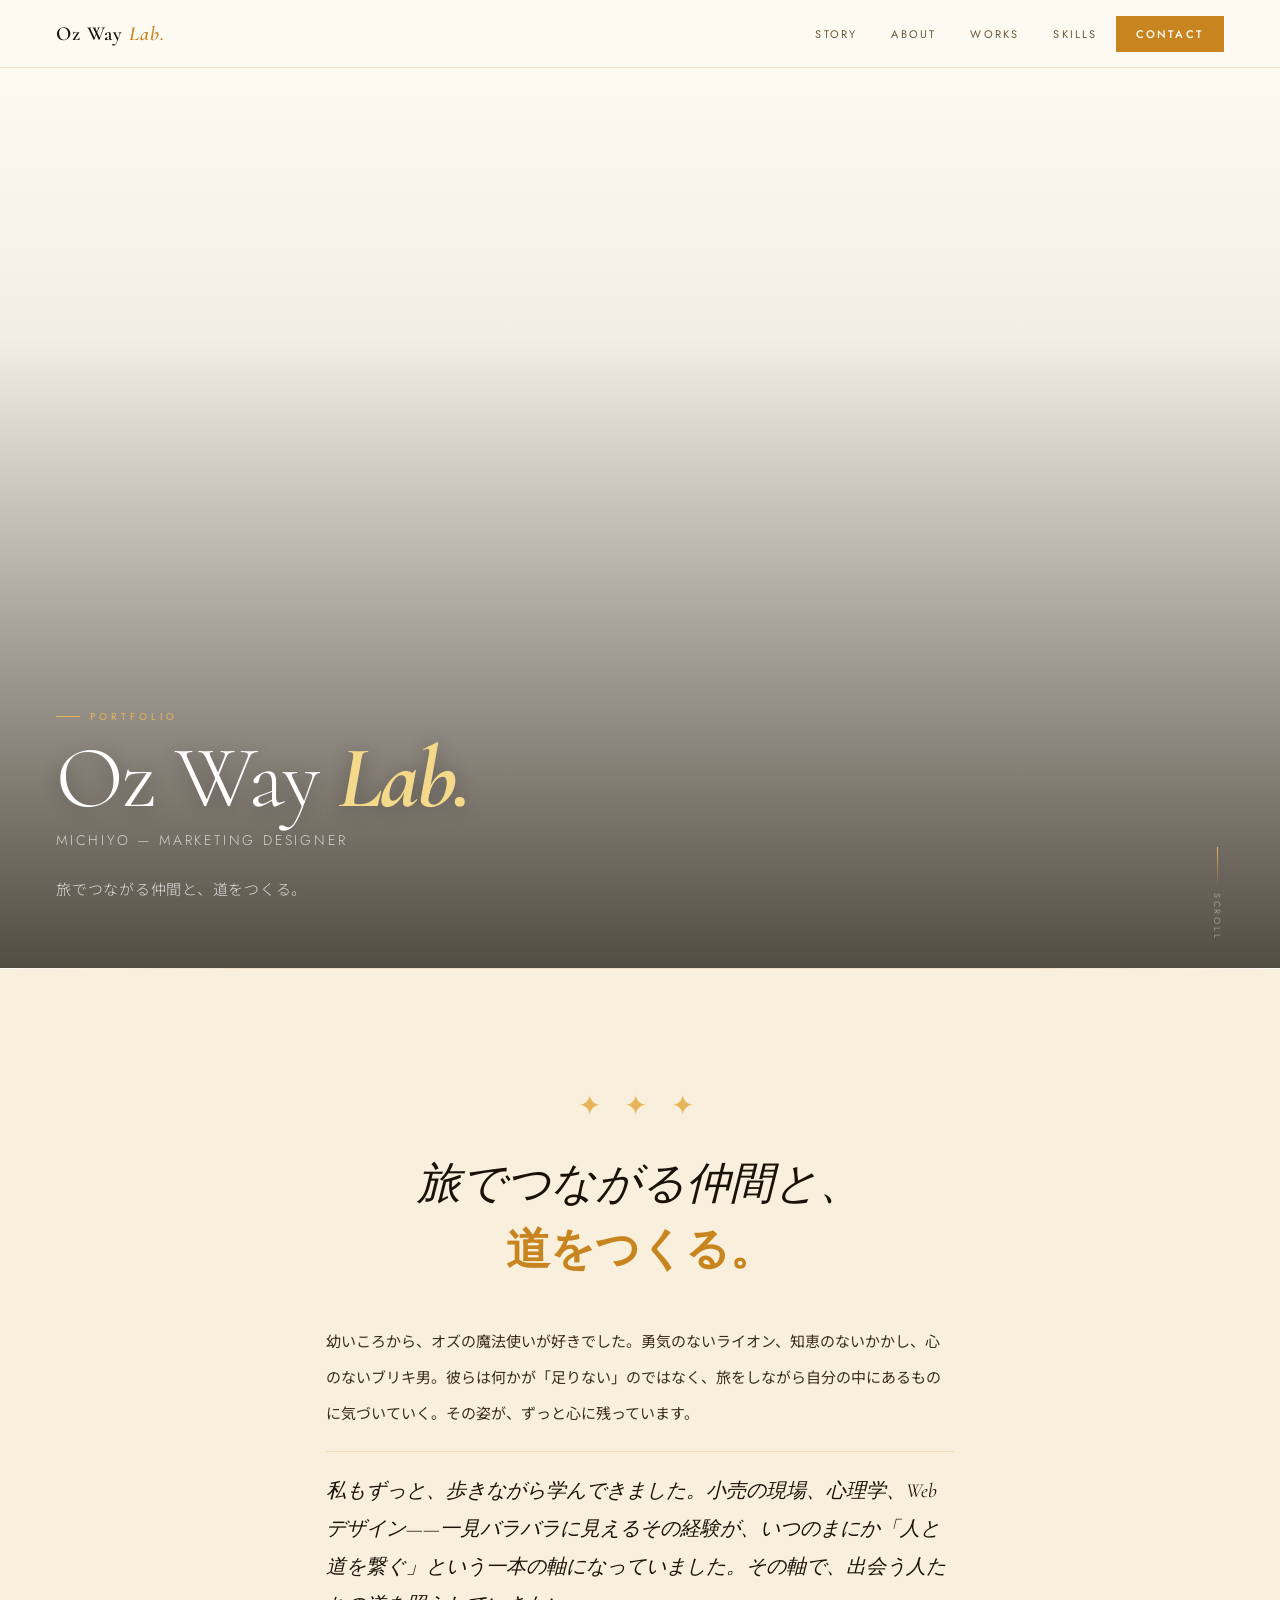
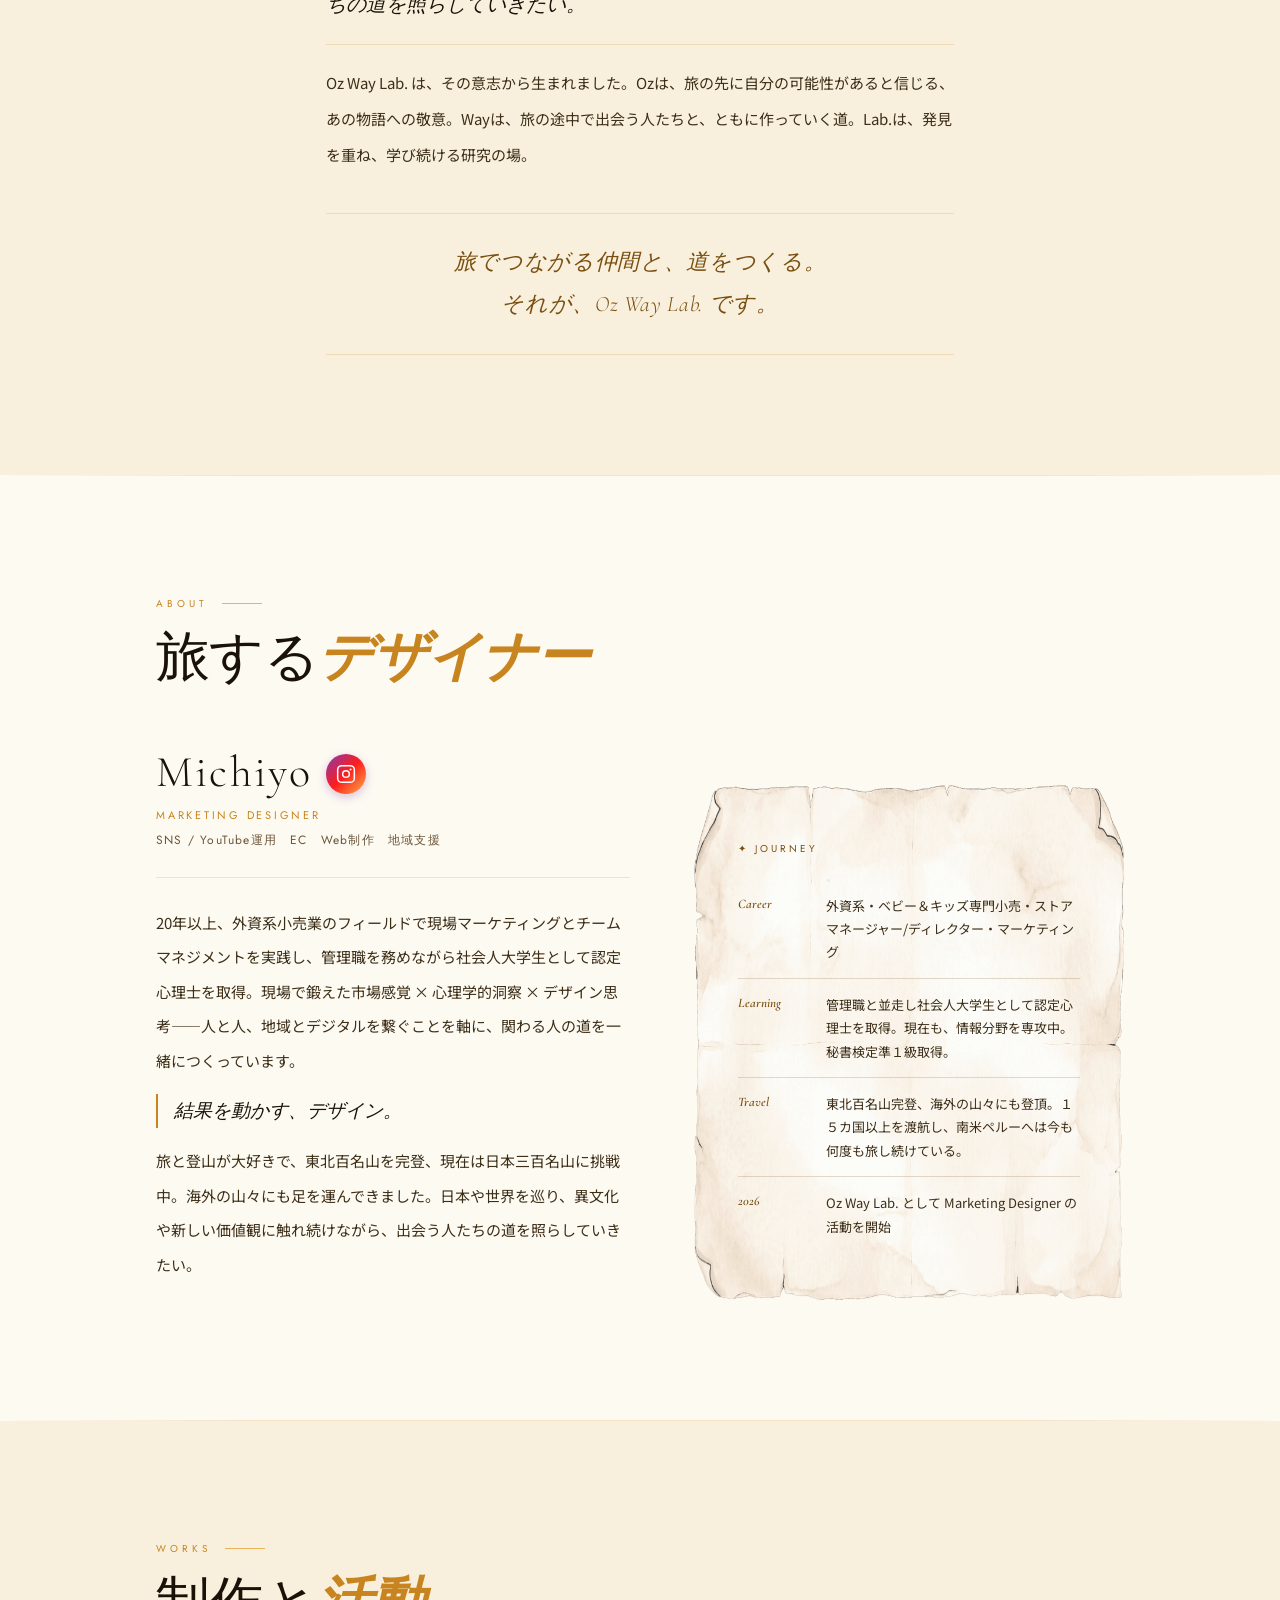
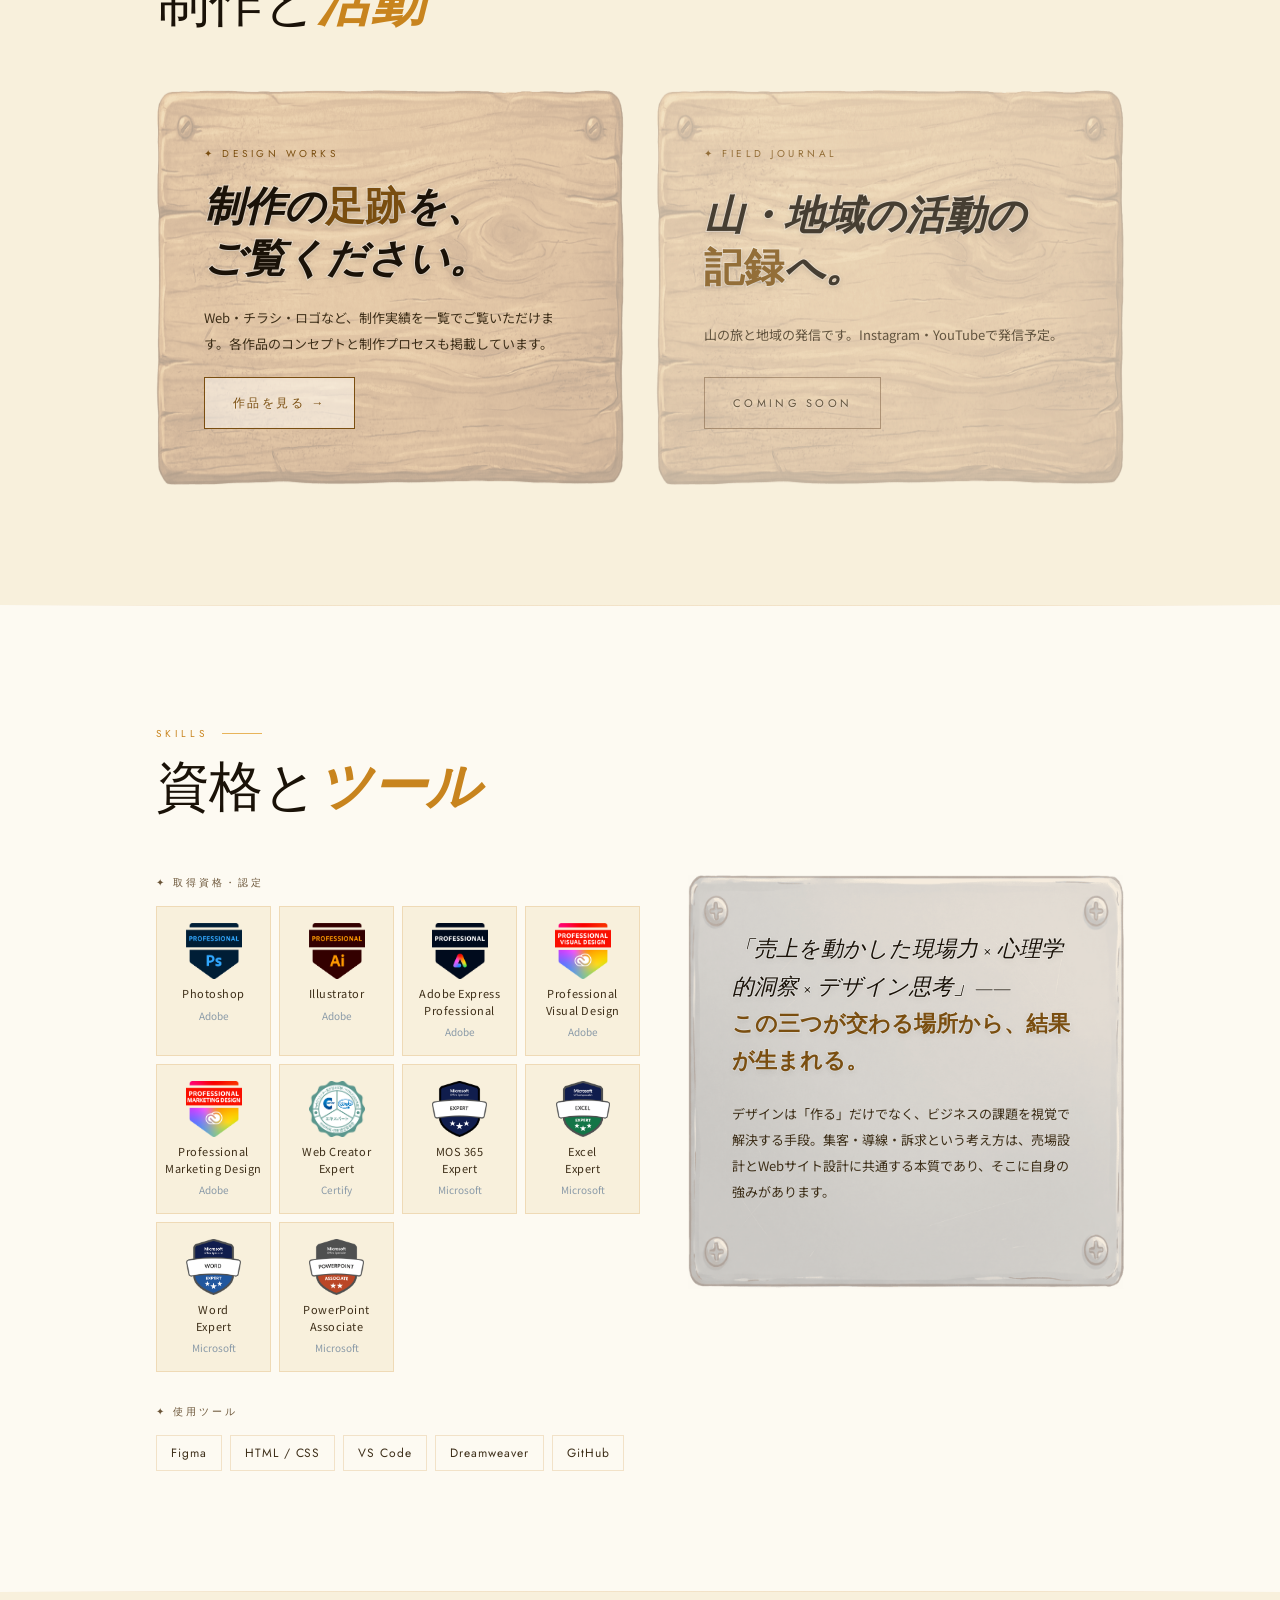
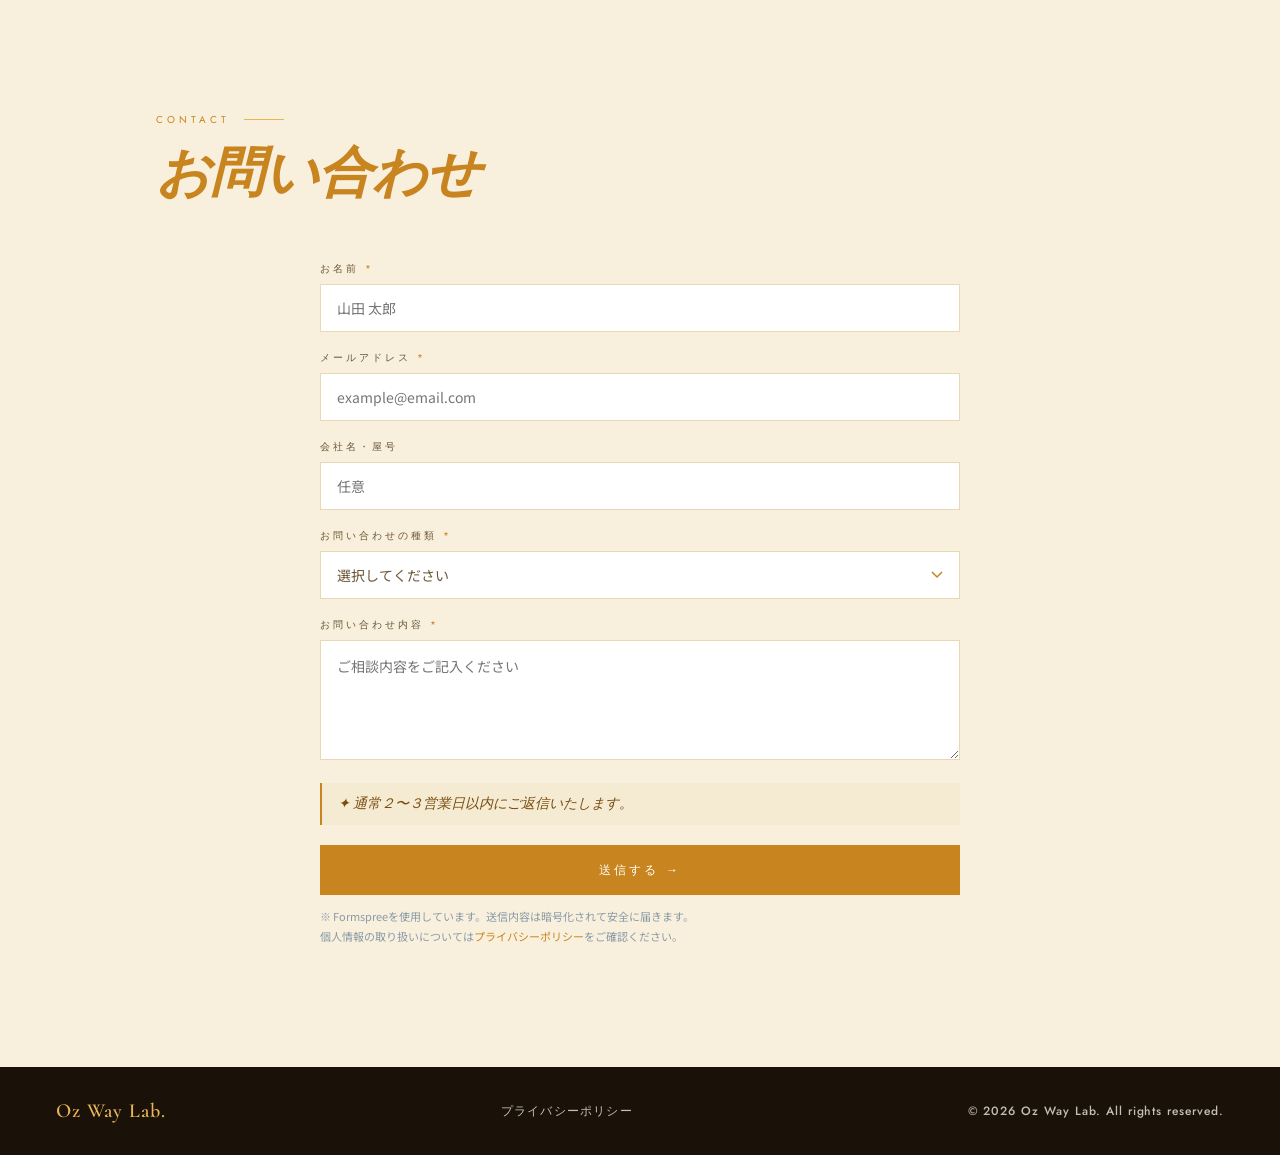
==== index.html @ de1e9f5f "Update index.html" ====
<!DOCTYPE html>
<html lang="ja">
<head>
<meta charset="UTF-8">
<meta name="viewport" content="width=device-width, initial-scale=1.0">
<title>Oz Way Lab. | Michiyo — Marketing Designer</title>
<link href="https://fonts.googleapis.com/css2?family=Cormorant:ital,wght@0,300;0,400;0,600;0,700;1,300;1,400;1,600&family=Jost:wght@200;300;400;500&family=Noto+Sans+JP:wght@300;400;500&display=swap" rel="stylesheet">
<link rel="icon" href="favicon.png" type="image/png"> <link rel="stylesheet" href="style.css">
</head>
<body>

<!-- ===== NAV ===== -->
<header class="nav">
  <div class="nav__inner">
    <a href="#" class="nav__logo">Oz Way <em>Lab.</em></a>

    <!-- PC用リンク -->
    <ul class="nav__links">
      <li><a href="#story">Story</a></li>
      <li><a href="#about">About</a></li>
      <li><a href="#works">Works</a></li>
      <li><a href="#skills">Skills</a></li>
      <li><a href="#contact" class="nav__cta">Contact</a></li>
    </ul>

    <!-- ハンバーガー（モバイル） -->
    <button class="nav__hamburger" id="hamburger" aria-label="メニューを開く">
      <span></span>
      <span></span>
      <span></span>
    </button>
  </div>
</header>

<!-- ドロワー（モバイル） -->
<nav class="nav__drawer" id="drawer">
  <ul>
    <li><a href="#story">Story</a></li>
    <li><a href="#about">About</a></li>
    <li><a href="#works">Works</a></li>
    <li><a href="#skills">Skills</a></li>
  </ul>
  <a href="#contact" class="nav__cta-mobile">Contact</a>
</nav>

<!-- ===== HERO ===== -->
<section class="hero" id="hero">
  <!-- 背景画像：images/hero.png に差し替えてください -->
  <div class="hero__bg"></div>
  <div class="hero__overlay"></div>

  <div class="hero__content">
    <p class="hero__eyebrow">Portfolio</p>
    <h1 class="hero__title">Oz Way <strong>Lab.</strong></h1>
    <p class="hero__sub">Michiyo — Marketing Designer</p>
    <p class="hero__tagline">
      旅でつながる仲間と、道をつくる。
    </p>
  </div>

  <div class="hero__scroll">
    <div class="hero__scroll-line"></div>
    <span>Scroll</span>
  </div>
</section>

<div class="divider"></div>

<!-- ===== BRAND STORY ===== -->
<section class="story" id="story">
  <div class="story__inner">
    <span class="story__ornament">✦ ✦ ✦</span>
    <h2 class="story__heading">旅でつながる仲間と、<br><strong>道をつくる。</strong></h2>

    <div class="story__body">
      <p>幼いころから、オズの魔法使いが好きでした。勇気のないライオン、知恵のないかかし、心のないブリキ男。彼らは何かが「足りない」のではなく、旅をしながら自分の中にあるものに気づいていく。その姿が、ずっと心に残っています。</p>
      <p class="story__highlight">私もずっと、歩きながら学んできました。小売の現場、心理学、Webデザイン——一見バラバラに見えるその経験が、いつのまにか「人と道を繋ぐ」という一本の軸になっていました。その軸で、出会う人たちの道を照らしていきたい。</p>
      <p>Oz Way Lab. は、その意志から生まれました。Ozは、旅の先に自分の可能性があると信じる、あの物語への敬意。Wayは、旅の途中で出会う人たちと、ともに作っていく道。Lab.は、発見を重ね、学び続ける研究の場。</p>
    </div>

    <div class="story__sign">
      <p class="story__sign-text">旅でつながる仲間と、道をつくる。<br>それが、Oz Way Lab. です。</p>
    </div>
  </div>
</section>

<div class="divider"></div>

<!-- ===== ABOUT ===== -->
<section class="about" id="about">
  <div class="container">
    <div class="section-label">About</div>
    <h2 class="section-heading">旅する<em>デザイナー</em></h2>

    <div class="about__grid">
      <div>
        <div class="about__name-row">
          <p class="about__name">Michiyo</p>
          <a href="https://www.instagram.com/michiyo.kus?igsh=MWtmdW4xaXFlOHZxbQ%3D%3D&utm_source=qr" target="_blank" rel="noopener" class="instagram-btn" aria-label="Instagramを見る">
            <svg width="20" height="20" viewBox="0 0 24 24" fill="none" stroke="currentColor" stroke-width="1.8" stroke-linecap="round" stroke-linejoin="round"><rect x="2" y="2" width="20" height="20" rx="5"/><circle cx="12" cy="12" r="4"/><circle cx="17.5" cy="6.5" r="1.2" fill="currentColor" stroke="none"/></svg>
          </a>
        </div>
        <p class="about__role">Marketing Designer</p>
        <p class="about__services">SNS / YouTube運用　EC　Web制作　地域支援</p>
        <div class="about__bio">
          <p>20年以上、外資系小売業のフィールドで現場マーケティングとチームマネジメントを実践し、管理職を務めながら社会人大学生として認定心理士を取得。現場で鍛えた市場感覚 × 心理学的洞察 × デザイン思考——人と人、地域とデジタルを繋ぐことを軸に、関わる人の道を一緒につくっています。</p>
          <p class="about__feature">結果を動かす、デザイン。</p>
          <p>旅と登山が大好きで、東北百名山を完登、現在は日本三百名山に挑戦中。海外の山々にも足を運んできました。日本や世界を巡り、異文化や新しい価値観に触れ続けながら、出会う人たちの道を照らしていきたい。</p>
        </div>
      </div>

      <div class="about__sidebar">
        <div class="about__timeline">
          <p class="about__timeline-label">✦ Journey</p>
          <div class="about__timeline-item">
            <span class="timeline__year">Career</span>
            <span class="timeline__text">外資系・ベビー＆キッズ専門小売・ストアマネージャー/ディレクター・マーケティング</span>
          </div>
          <div class="about__timeline-item">
            <span class="timeline__year">Learning</span>
            <span class="timeline__text">管理職と並走し社会人大学生として認定心理士を取得。現在も、情報分野を専攻中。秘書検定準１級取得。</span>
          </div>
          <div class="about__timeline-item">
            <span class="timeline__year">Travel</span>
            <span class="timeline__text">東北百名山完登、海外の山々にも登頂。１５カ国以上を渡航し、南米ペルーへは今も何度も旅し続けている。</span>
          </div>
          <div class="about__timeline-item">
            <span class="timeline__year">2026</span>
            <span class="timeline__text">Oz Way Lab. として Marketing Designer の活動を開始</span>
          </div>
        </div>
      </div>
    </div>
  </div>
</section>

<div class="divider"></div>

<!-- ===== WORKS ===== -->
<section class="works" id="works">
  <div class="container">
    <div class="section-label">Works</div>
    <h2 class="section-heading">制作と<em>活動</em></h2>

    <div class="works__layout">
      <div class="works__cta">
        <p class="works__cta-label">✦ Design Works</p>
        <h3 class="works__cta-heading">制作の<strong>足跡</strong>を、<br>ご覧ください。</h3>
        <p class="works__cta-desc">Web・チラシ・ロゴなど、制作実績を一覧でご覧いただけます。各作品のコンセプトと制作プロセスも掲載しています。</p>
        <a href="portfolio.html" class="works__cta-btn">作品を見る →</a>
      </div>

      <div class="works__cta works__cta--soon">
        <p class="works__cta-label">✦ Field Journal</p>
        <h3 class="works__cta-heading">山・地域の活動の<br><strong>記録</strong>へ。</h3>
        <p class="works__cta-desc">山の旅と地域の発信です。Instagram・YouTubeで発信予定。</p>
        <span class="works__coming">Coming Soon</span>
      </div>
    </div>
  </div>
</section>

<div class="divider"></div>

<!-- ===== SKILLS ===== -->
<section class="skills" id="skills">
  <div class="container">
    <div class="section-label">Skills</div>
    <h2 class="section-heading">資格と<em>ツール</em></h2>

    <div class="skills__layout">
      <div>
        <p class="skills__sub-label">✦ 取得資格・認定</p>
        <div class="skills__badges">
          <div class="badge">
            <div class="badge__icon"><img src="images/badge_ps.png" alt="Photoshop Professional"></div>
            <p class="badge__name">Photoshop</p>
            <p class="badge__issuer">Adobe</p>
          </div>
          <div class="badge">
            <div class="badge__icon"><img src="images/badge_ai.png" alt="Illustrator Professional"></div>
            <p class="badge__name">Illustrator</p>
            <p class="badge__issuer">Adobe</p>
          </div>
          <div class="badge">
            <div class="badge__icon"><img src="images/badge_express.png" alt="Adobe Express Professional"></div>
            <p class="badge__name">Adobe Express<br>Professional</p>
            <p class="badge__issuer">Adobe</p>
          </div>
          <div class="badge">
            <div class="badge__icon"><img src="images/badge_visual.png" alt="Professional Visual Design"></div>
            <p class="badge__name">Professional<br>Visual Design</p>
            <p class="badge__issuer">Adobe</p>
          </div>
          <div class="badge">
            <div class="badge__icon"><img src="images/badge_marketing.png" alt="Professional Marketing Design"></div>
            <p class="badge__name">Professional<br>Marketing Design</p>
            <p class="badge__issuer">Adobe</p>
          </div>
          <div class="badge">
            <div class="badge__icon"><img src="images/badge_web.png" alt="Webクリエイター能力認定"></div>
            <p class="badge__name">Web Creator<br>Expert</p>
            <p class="badge__issuer">Certify</p>
          </div>
          <div class="badge">
            <div class="badge__icon"><img src="images/badge_mos_expert.png" alt="MOS 365 Expert"></div>
            <p class="badge__name">MOS 365<br>Expert</p>
            <p class="badge__issuer">Microsoft</p>
          </div>
          <div class="badge">
            <div class="badge__icon"><img src="images/badge_mos_excel.png" alt="MOS Excel Expert"></div>
            <p class="badge__name">Excel<br>Expert</p>
            <p class="badge__issuer">Microsoft</p>
          </div>
          <div class="badge">
            <div class="badge__icon"><img src="images/badge_mos_word.png" alt="MOS Word Expert"></div>
            <p class="badge__name">Word<br>Expert</p>
            <p class="badge__issuer">Microsoft</p>
          </div>
          <div class="badge">
            <div class="badge__icon"><img src="images/badge_mos_pow.png" alt="MOS PowerPoint Associate"></div>
            <p class="badge__name">PowerPoint<br>Associate</p>
            <p class="badge__issuer">Microsoft</p>
          </div>
        </div>

        <p class="skills__sub-label">✦ 使用ツール</p>
        <div class="skills__tools">
          <span class="tool">Figma</span>
          <span class="tool">HTML / CSS</span>
          <span class="tool">VS Code</span>
          <span class="tool">Dreamweaver</span>
          <span class="tool">GitHub</span>
        </div>
      </div>

      <div class="skills__feature">
        <p class="skills__quote">「売上を動かした現場力 × 心理学的洞察 × デザイン思考」——<br><strong>この三つが交わる場所から、結果が生まれる。</strong></p>
        <p class="skills__desc">デザインは「作る」だけでなく、ビジネスの課題を視覚で解決する手段。集客・導線・訴求という考え方は、売場設計とWebサイト設計に共通する本質であり、そこに自身の強みがあります。</p>
      </div>
    </div>
  </div>
</section>

<div class="divider"></div>

<!-- ===== CONTACT ===== -->
<section class="contact" id="contact">
  <div class="container">
    <div class="section-label">Contact</div>
    <h2 class="section-heading"><em>お問い合わせ</em></h2>

    <div class="contact__layout">
      <!-- ★ TODO: FormspreeでフォームIDを取得し、下記のYOUR_FORM_IDを置き換えてください
           手順: https://formspree.io/ でアカウント作成 → New Form → 発行されたIDをコピー
           例: https://formspree.io/f/xpwzabcd  ← この「xpwzabcd」部分 -->
      <form action="https://formspree.io/f/mdajnlqb" method="POST">
        <div class="form__row">
          <label class="form__label">お名前<span> *</span></label>
          <input class="form__input" type="text" name="name" placeholder="山田 太郎" required>
        </div>
        <div class="form__row">
          <label class="form__label">メールアドレス<span> *</span></label>
          <input class="form__input" type="email" name="email" placeholder="example@email.com" required>
        </div>
        <div class="form__row">
          <label class="form__label">会社名・屋号</label>
          <input class="form__input" type="text" name="company" placeholder="任意">
        </div>
        <div class="form__row">
          <label class="form__label">お問い合わせの種類<span> *</span></label>
          <select class="form__select" name="type" required>
            <option value="">選択してください</option>
            <option value="web">Web制作</option>
            <option value="graphic">グラフィックデザイン</option>
            <option value="estimate">お見積もり</option>
            <option value="other">その他</option>
          </select>
        </div>
        <div class="form__row">
          <label class="form__label">お問い合わせ内容<span> *</span></label>
          <textarea class="form__textarea" name="message" placeholder="ご相談内容をご記入ください" required></textarea>
        </div>
        <p class="form__reply-note">✦ 通常２〜３営業日以内にご返信いたします。</p>
        <button type="submit" class="form__submit">送信する →</button>
        <p class="form__note">※ Formspreeを使用しています。送信内容は暗号化されて安全に届きます。<br>個人情報の取り扱いについては<a href="privacy.html" style="color:var(--amber);">プライバシーポリシー</a>をご確認ください。</p>
      </form>
    </div>
  </div>
</section>

<!-- ===== TOPに戻るボタン ===== -->
<div class="top-btn" id="topBtn">
  <a href="#hero" aria-label="TOPに戻る"></a>
  <span class="top-btn__label">Top</span>
</div>

<!-- ===== FOOTER ===== -->
<footer class="footer">
  <div class="footer__logo">Oz Way Lab.</div>
  <div class="footer__links">
    <a href="privacy.html" class="footer__link">プライバシーポリシー</a>
  </div>
  <p class="footer__copy">© 2026 Oz Way Lab. All rights reserved.</p>
</footer>

<!-- ===== JS ===== -->
<script>
  // ハンバーガーメニュー
  const hamburger = document.getElementById('hamburger');
  const drawer = document.getElementById('drawer');

  hamburger.addEventListener('click', function() {
    hamburger.classList.toggle('is-open');
    drawer.classList.toggle('is-open');
  });

  // TOPボタン表示制御
  const topBtn = document.getElementById('topBtn');
  window.addEventListener('scroll', function() {
    if (window.scrollY > 400) {
      topBtn.classList.add('is-visible');
    } else {
      topBtn.classList.remove('is-visible');
    }
  });
</script>

</body>
</html>
---- style.css ----
/* ============================================
   CSS変数
============================================ */
:root {
  --amber: #C8841E;
  --amber-light: #E8B45A;
  --amber-pale: #F5D98A;
  --amber-ultra: #FDF3DC;
  --amber-dark: #7A4E10;
  --terracotta: #B85A2A;
  --forest: #3A6148;
  --forest-light: #5A8A68;
  --sky: #4A8AA8;
  --cream: #FDFAF2;
  --cream-warm: #F8F0DC;
  --cream-deep: #EFE4C4;
  --parchment: #E8D9B4;
  --ink: #1A1208;
  --ink-mid: #3D2E18;
  --ink-light: #6B5538;
  --silver: #8A9AA8;
  --gold-line: rgba(200,132,30,0.2);

  /* スペーシング */
  --section-py: clamp(64px, 10vw, 120px);
  --container-px: clamp(20px, 5vw, 56px);
  --max-width: 1080px;
}

/* ============================================
   リセット・ベース
============================================ */
*, *::before, *::after { margin: 0; padding: 0; box-sizing: border-box; }
html { scroll-behavior: smooth; }

body {
  background: var(--cream);
  color: var(--ink);
  font-family: 'Noto Sans JP', sans-serif;
  font-weight: 400;
  overflow-x: hidden;
  -webkit-font-smoothing: antialiased;
}

img { max-width: 100%; height: auto; display: block; }

a { color: inherit; text-decoration: none; }

/* ============================================
   共通レイアウト
============================================ */
.container {
  max-width: var(--max-width);
  margin: 0 auto;
  padding: 0 var(--container-px);
}

.section-label {
  font-family: 'Jost', sans-serif;
  font-size: 10px;
  font-weight: 400;
  letter-spacing: 0.4em;
  text-transform: uppercase;
  color: var(--amber);
  display: flex;
  align-items: center;
  gap: 14px;
  margin-bottom: 16px;
}

.section-label::after {
  content: '';
  display: block;
  width: 40px;
  height: 1px;
  background: var(--amber-light);
}

.section-heading {
  font-family: 'Cormorant', serif;
  font-size: clamp(32px, 5vw, 54px);
  font-weight: 300;
  line-height: 1.15;
  color: var(--ink);
  letter-spacing: -0.01em;
}

.section-heading em {
  font-style: italic;
  font-weight: 600;
  color: var(--amber);
}

.divider {
  height: 1px;
  background: linear-gradient(90deg, transparent, var(--gold-line) 20%, var(--gold-line) 80%, transparent);
}

/* ============================================
   ナビゲーション（モバイルファースト）
============================================ */
.nav {
  position: fixed;
  top: 0; left: 0; right: 0;
  z-index: 500;
  background: rgba(253,250,242,0.95);
  backdrop-filter: blur(12px);
  -webkit-backdrop-filter: blur(12px);
  border-bottom: 1px solid var(--gold-line);
  height: 60px;
  display: flex;
  align-items: center;
}

.nav__inner {
  width: 100%;
  padding: 0 var(--container-px);
  display: flex;
  align-items: center;
  justify-content: space-between;
}

.nav__logo {
  font-family: 'Cormorant', serif;
  font-size: 20px;
  font-weight: 600;
  letter-spacing: 0.05em;
  color: var(--ink);
  line-height: 1;
}

.nav__logo em {
  font-style: italic;
  color: var(--amber);
}

/* ハンバーガー（モバイル） */
.nav__hamburger {
  display: flex;
  flex-direction: column;
  justify-content: center;
  gap: 5px;
  width: 32px;
  height: 32px;
  background: none;
  border: none;
  cursor: pointer;
  padding: 4px;
}

.nav__hamburger span {
  display: block;
  width: 100%;
  height: 1.5px;
  background: var(--ink);
  transition: all 0.3s;
  transform-origin: center;
}

.nav__hamburger.is-open span:nth-child(1) { transform: translateY(6.5px) rotate(45deg); }
.nav__hamburger.is-open span:nth-child(2) { opacity: 0; }
.nav__hamburger.is-open span:nth-child(3) { transform: translateY(-6.5px) rotate(-45deg); }

/* ドロワー（モバイル） */
.nav__drawer {
  position: fixed;
  top: 60px; left: 0; right: 0;
  background: var(--cream);
  border-bottom: 1px solid var(--gold-line);
  padding: 0;
  max-height: 0;
  overflow: hidden;
  transition: max-height 0.4s ease, padding 0.3s;
  z-index: 490;
}

.nav__drawer.is-open {
  max-height: 400px;
  padding: 8px 0 16px;
}

.nav__drawer ul { list-style: none; }

.nav__drawer a {
  display: block;
  padding: 14px var(--container-px);
  font-family: 'Jost', sans-serif;
  font-size: 13px;
  letter-spacing: 0.15em;
  text-transform: uppercase;
  color: var(--ink-mid);
  border-bottom: 1px solid var(--gold-line);
  transition: color 0.2s;
}

.nav__drawer a:hover { color: var(--amber); }

.nav__drawer .nav__cta-mobile {
  margin: 12px var(--container-px) 0;
  display: block;
  padding: 14px 24px;
  background: var(--amber);
  color: white;
  text-align: center;
  font-family: 'Jost', sans-serif;
  font-size: 12px;
  letter-spacing: 0.2em;
  text-transform: uppercase;
  font-weight: 500;
  border-bottom: none;
}

/* PCナビリンク（デスクトップのみ） */
.nav__links {
  display: none;
}

/* ============================================
   HERO（モバイルファースト）
============================================ */
.hero {
  position: relative;
  width: 100%;
  height: 100svh;
  min-height: 500px;
  overflow: hidden;
  margin-top: 60px; /* nav分 */
}

/* Hero背景画像 */
.hero__bg {
  position: absolute;
  inset: 0;
  background-image: url('images/hero.png');
  background-size: cover;
  background-position: center center;
  background-repeat: no-repeat;
  /* モバイルではキャラクターと道が見えるよう中央寄せ */
  transition: background-position 0.3s;
}

/* オーバーレイ：テキスト読みやすさのため */
.hero__overlay {
  position: absolute;
  inset: 0;
  background: linear-gradient(
    to top,
    rgba(26,18,8,0.75) 0%,
    rgba(26,18,8,0.35) 40%,
    rgba(26,18,8,0.05) 70%,
    transparent 100%
  );
}

/* Hero テキストエリア */
.hero__content {
  position: absolute;
  bottom: 0;
  left: 0;
  right: 0;
  padding: clamp(24px, 5vw, 56px) var(--container-px) clamp(32px, 6vw, 64px);
}

.hero__eyebrow {
  font-family: 'Jost', sans-serif;
  font-size: 10px;
  font-weight: 400;
  letter-spacing: 0.4em;
  text-transform: uppercase;
  color: var(--amber-light);
  display: flex;
  align-items: center;
  gap: 10px;
  margin-bottom: 10px;
  animation: fadeUp 0.8s ease 0.1s both;
}

.hero__eyebrow::before {
  content: '';
  display: block;
  width: 24px;
  height: 1px;
  background: var(--amber-light);
}

.hero__title {
  font-family: 'Cormorant', serif;
  font-size: clamp(42px, 10vw, 88px);
  font-weight: 300;
  line-height: 1.0;
  color: white;
  letter-spacing: -0.02em;
  margin-bottom: 8px;
  animation: fadeUp 0.8s ease 0.25s both;
  text-shadow: 0 2px 20px rgba(0,0,0,0.3);
}

.hero__title strong {
  font-weight: 700;
  font-style: italic;
  color: var(--amber-pale);
}

.hero__sub {
  font-family: 'Jost', sans-serif;
  font-size: clamp(11px, 2.5vw, 14px);
  font-weight: 300;
  letter-spacing: 0.2em;
  text-transform: uppercase;
  color: rgba(255,255,255,0.7);
  margin-bottom: 24px;
  animation: fadeUp 0.8s ease 0.4s both;
}

.hero__tagline {
  font-family: 'Noto Sans JP', sans-serif;
  font-size: clamp(12px, 2.5vw, 15px);
  font-weight: 300;
  line-height: 2;
  color: rgba(255,255,255,0.8);
  letter-spacing: 0.05em;
  animation: fadeUp 0.8s ease 0.55s both;
}

/* スクロールヒント */
.hero__scroll {
  position: absolute;
  bottom: clamp(16px, 3vw, 28px);
  right: var(--container-px);
  display: flex;
  flex-direction: column;
  align-items: center;
  gap: 6px;
  animation: fadeUp 0.8s ease 0.7s both;
}

.hero__scroll span {
  font-family: 'Jost', sans-serif;
  font-size: 9px;
  letter-spacing: 0.3em;
  text-transform: uppercase;
  color: rgba(255,255,255,0.4);
  writing-mode: vertical-rl;
}

.hero__scroll-line {
  width: 1px;
  height: 40px;
  background: linear-gradient(to bottom, var(--amber-light), transparent);
  animation: scrollPulse 2s ease infinite;
}

/* ============================================
   BRAND STORY
============================================ */
.story {
  padding: var(--section-py) 0;
  background: var(--cream-warm);
  position: relative;
  overflow: hidden;
}

/* 背景イラスト（マンチキンの町） */
.story::before {
  content: '';
  position: absolute;
  top: -10%;
  left: -10%;
  width: 120%;
  height: 120%;
  background-image: url('images/bg_munchkin.png');
  background-size: cover;
  background-position: center center;
  background-repeat: no-repeat;
  opacity: 0.18;
  pointer-events: none;
  z-index: 0;
}

.story__inner {
  max-width: 740px;
  margin: 0 auto;
  padding: 0 var(--container-px);
  text-align: center;
  position: relative;
}

.story__ornament {
  font-family: 'Cormorant', serif;
  font-size: clamp(20px, 4vw, 28px);
  color: var(--amber-light);
  letter-spacing: 0.3em;
  margin-bottom: 28px;
  display: block;
}

.story__heading {
  font-family: 'Cormorant', serif;
  font-size: clamp(24px, 5vw, 44px);
  font-weight: 300;
  font-style: italic;
  line-height: 1.5;
  color: var(--ink);
  margin-bottom: 40px;
}

.story__heading strong {
  font-weight: 700;
  font-style: normal;
  color: var(--amber);
}

.story__body {
  text-align: left;
  display: flex;
  flex-direction: column;
  gap: 20px;
}

.story__body p {
  font-size: clamp(13px, 2.5vw, 15px);
  line-height: 2.4;
  color: var(--ink-mid);
}

.story__body p.story__highlight {
  font-family: 'Cormorant', serif;
  font-size: clamp(16px, 3vw, 20px);
  font-style: italic;
  line-height: 1.9;
  color: var(--ink);
  padding: 20px 0;
  border-top: 1px solid var(--gold-line);
  border-bottom: 1px solid var(--gold-line);
}

.story__keywords {
  display: flex;
  justify-content: center;
  margin-top: 40px;
  border-top: 1px solid var(--gold-line);
  border-bottom: 1px solid var(--gold-line);
}

.story__keyword {
  flex: 1;
  padding: clamp(16px, 3vw, 24px) 16px;
  text-align: center;
  border-right: 1px solid var(--gold-line);
}

.story__keyword:last-child { border-right: none; }

.story__keyword-en {
  font-family: 'Cormorant', serif;
  font-size: clamp(18px, 3.5vw, 24px);
  font-weight: 600;
  font-style: italic;
  color: var(--amber);
  display: block;
  margin-bottom: 4px;
}

.story__keyword-jp {
  font-size: clamp(9px, 1.5vw, 11px);
  letter-spacing: 0.1em;
  color: var(--ink-light);
}

/* ============================================
   ABOUT
============================================ */
.about {
  padding: var(--section-py) 0;
  background: var(--cream);
}

.about__grid {
  margin-top: clamp(32px, 5vw, 56px);
  display: flex;
  flex-direction: column;
  gap: 40px;
}

.about__name {
  font-family: 'Cormorant', serif;
  font-size: clamp(32px, 6vw, 44px);
  font-weight: 300;
  letter-spacing: 0.05em;
  color: var(--ink);
  margin-bottom: 4px;
}

.about__role {
  font-family: 'Jost', sans-serif;
  font-size: 11px;
  font-weight: 400;
  letter-spacing: 0.25em;
  text-transform: uppercase;
  color: var(--amber);
  margin-bottom: 8px;
}

.about__services {
  font-family: 'Jost', sans-serif;
  font-size: 12px;
  letter-spacing: 0.1em;
  color: var(--ink-light);
  margin-bottom: 28px;
  padding-bottom: 28px;
  border-bottom: 1px solid var(--gold-line);
}

.about__bio {
  display: flex;
  flex-direction: column;
  gap: 16px;
}

.about__bio p {
  font-size: clamp(13px, 2.5vw, 15px);
  line-height: 2.3;
  color: var(--ink-mid);
}

.about__bio p.about__feature {
  font-family: 'Cormorant', serif;
  font-size: clamp(16px, 3vw, 19px);
  font-style: italic;
  line-height: 1.8;
  color: var(--ink);
  padding-left: 16px;
  border-left: 2px solid var(--amber);
}

.about__sidebar {
  display: flex;
  flex-direction: column;
  gap: 16px;
}

.about__strength {
  background: var(--cream-warm);
  border: 1px solid var(--gold-line);
  border-left: 3px solid var(--amber);
  padding: clamp(20px, 4vw, 32px);
}

.strength__formula {
  font-family: 'Cormorant', serif;
  font-size: clamp(14px, 2.5vw, 17px);
  font-weight: 600;
  color: var(--ink);
  line-height: 1.8;
  margin-bottom: 12px;
}

.strength__formula span { color: var(--amber); font-style: italic; }

.strength__desc {
  font-size: 13px;
  line-height: 2;
  color: var(--ink-light);
}

.about__adventure {
  background: var(--ink);
  padding: clamp(20px, 4vw, 32px);
  position: relative;
  overflow: hidden;
}

.about__adventure::after {
  content: '⛰';
  position: absolute;
  right: 12px;
  bottom: 4px;
  font-size: 70px;
  opacity: 0.05;
  pointer-events: none;
}

.adventure__label {
  font-family: 'Jost', sans-serif;
  font-size: 10px;
  letter-spacing: 0.3em;
  text-transform: uppercase;
  color: var(--amber-light);
  margin-bottom: 10px;
}

.adventure__text {
  font-size: 13px;
  line-height: 2.2;
  color: rgba(253,250,242,0.65);
}

.adventure__text strong { color: var(--amber-pale); font-weight: 500; }

/* Story サイン */
.story__sign {
  margin-top: 40px;
  padding: 28px 32px;
  border-top: 1px solid var(--gold-line);
  border-bottom: 1px solid var(--gold-line);
  text-align: center;
}

.story__sign-text {
  font-family: 'Cormorant', serif;
  font-size: clamp(16px, 3vw, 22px);
  font-style: italic;
  font-weight: 300;
  line-height: 1.9;
  color: var(--amber-dark);
  letter-spacing: 0.03em;
}

/* Aboutタイムライン（張り紙スタイル） */
.about__timeline {
  position: relative;
  background-image: url('images/bg_notice_paper.png');
  background-size: 100% 100%;
  background-repeat: no-repeat;
  background-color: transparent;
  padding: clamp(40px, 6vw, 56px) clamp(28px, 4vw, 44px) clamp(32px, 5vw, 48px);
  margin-top: 40px;
  border: none;
  border-radius: 0;
  box-shadow: none;
}

/* 画鋲・上下装飾は非表示 */
.about__timeline::before,
.about__timeline::after {
  display: none;
}

@media (max-width: 767px) {
  .about__timeline {
    margin-top: 24px;
    padding: 40px 20px 32px;
  }
  .works__layout {
    grid-template-columns: 1fr;
  }
}

.about__timeline-label {
  font-family: 'Jost', sans-serif;
  font-size: 10px;
  letter-spacing: 0.3em;
  text-transform: uppercase;
  color: var(--amber-dark);
  margin-bottom: 24px;
}

.about__timeline-item {
  display: grid;
  grid-template-columns: 72px 1fr;
  gap: 16px;
  padding: 14px 0;
  border-bottom: 1px solid rgba(122,78,16,0.2);
  align-items: start;
}

.about__timeline-item:last-child { border-bottom: none; }

.timeline__year {
  font-family: 'Cormorant', serif;
  font-size: 13px;
  font-weight: 600;
  font-style: italic;
  color: var(--amber-dark);
  padding-top: 1px;
  line-height: 1.4;
}

.timeline__text {
  font-size: 13px;
  line-height: 1.8;
  color: var(--ink-mid);
}

/* ============================================
   WORKS
============================================ */
.works {
  padding: var(--section-py) 0;
  background: var(--cream-warm);
}

.works__layout {
  margin-top: clamp(32px, 5vw, 56px);
  display: grid;
  grid-template-columns: 1fr;
  gap: 32px;
  align-items: stretch;
}

.works__desc p {
  font-size: clamp(13px, 2.5vw, 15px);
  line-height: 2.3;
  color: var(--ink-mid);
  margin-bottom: 24px;
}

.works__cats {
  display: flex;
  flex-direction: column;
}

.works__cat {
  display: flex;
  align-items: center;
  gap: 16px;
  padding: 14px 0;
  border-bottom: 1px solid var(--gold-line);
  font-family: 'Cormorant', serif;
  font-size: clamp(16px, 3vw, 20px);
  font-weight: 300;
  color: var(--ink);
  transition: color 0.3s;
}

.works__cat:first-child { border-top: 1px solid var(--gold-line); }
.works__cat:hover { color: var(--amber); }

.works__cat-num {
  font-family: 'Jost', sans-serif;
  font-size: 11px;
  letter-spacing: 0.1em;
  color: var(--amber);
  min-width: 28px;
}

/* CTAボックス */
.works__cta {
  background-color: transparent;
  padding: clamp(36px, 7vw, 56px) clamp(24px, 5vw, 48px);
  position: relative;
  overflow: visible;
  display: flex;
  flex-direction: column;
  gap: 20px;
  border: none;
  box-shadow: none;
}

/* 看板画像を::beforeで敷いてblend-mode適用 → 四隅が背景に馴染む＋薄く見せる */
.works__cta::before {
  content: '';
  position: absolute;
  inset: 0;
  background-image: url('images/bg_wood_sign.png');
  background-size: 100% 100%;
  background-repeat: no-repeat;
  opacity: 0.4;
  mix-blend-mode: multiply;
  z-index: 0;
  pointer-events: none;
}

/* テキストを看板画像の前面に */
.works__cta::after {
  display: none;
}

.works__cta > * {
  position: relative;
  z-index: 1;
}

.works__cta-label {
  font-family: 'Jost', sans-serif;
  font-size: 10px;
  letter-spacing: 0.35em;
  text-transform: uppercase;
  color: var(--amber-dark);
  text-shadow: none;
}

.works__cta-heading {
  font-family: 'Cormorant', serif;
  font-size: clamp(28px, 6vw, 40px);
  font-weight: 700;
  font-style: italic;
  color: var(--ink);
  line-height: 1.3;
  -webkit-text-stroke: 2px rgba(255,255,255,0.45);
  paint-order: stroke fill;
  text-shadow:
    0 2px 6px rgba(0,0,0,0.18);
}

.works__cta-heading strong {
  font-weight: 700;
  color: var(--amber-dark);
  font-style: normal;
  -webkit-text-stroke: 2px rgba(255,255,255,0.45);
  paint-order: stroke fill;
  text-shadow:
    0 2px 6px rgba(0,0,0,0.18);
}

.works__cta-desc {
  font-size: 13px;
  line-height: 2;
  color: var(--ink-mid);
  text-shadow: none;
}

.works__cta-btn {
  display: inline-flex;
  align-items: center;
  justify-content: center;
  gap: 10px;
  padding: 0 28px;
  height: 52px;
  border: 1px solid var(--amber-dark);
  background: rgba(253,250,242,0.55);
  font-family: 'Jost', sans-serif;
  font-size: 12px;
  font-weight: 400;
  letter-spacing: 0.2em;
  text-transform: uppercase;
  color: var(--amber-dark);
  transition: all 0.3s;
  align-self: flex-start;
  position: relative;
  z-index: 1;
}

.works__cta-btn:hover {
  background: var(--amber);
  color: white;
  border-color: var(--amber);
}

.works__cta--soon {
  opacity: 0.85;
  justify-content: space-between;
}

.works__coming {
  display: inline-flex;
  align-items: center;
  justify-content: center;
  height: 52px;
  padding: 0 28px;
  border: 1px solid rgba(90,56,20,0.5);
  font-family: 'Jost', sans-serif;
  font-size: 11px;
  letter-spacing: 0.3em;
  text-transform: uppercase;
  color: var(--ink-mid);
  text-shadow: 0 1px 2px rgba(255,255,255,0.5);
  align-self: flex-start;
  position: relative;
  z-index: 1;
}

/* ============================================
   SKILLS
============================================ */
.skills {
  padding: var(--section-py) 0;
  background: var(--cream);
}

.skills__layout {
  margin-top: clamp(32px, 5vw, 56px);
  display: flex;
  flex-direction: column;
  gap: 40px;
}

.skills__sub-label {
  font-family: 'Jost', sans-serif;
  font-size: 10px;
  letter-spacing: 0.3em;
  text-transform: uppercase;
  color: var(--ink-light);
  margin-bottom: 16px;
}

.skills__badges {
  display: grid;
  grid-template-columns: repeat(4, 1fr);
  gap: 8px;
  margin-bottom: 32px;
}

.badge {
  background: var(--cream-warm);
  border: 1px solid var(--gold-line);
  padding: clamp(10px, 2vw, 16px) 8px;
  display: flex;
  flex-direction: column;
  align-items: center;
  gap: 6px;
  transition: border-color 0.3s, transform 0.3s;
  text-align: center;
}

.badge:hover {
  border-color: var(--amber);
  transform: translateY(-2px);
}

.badge__icon {
  width: 56px;
  height: 56px;
  display: flex;
  align-items: center;
  justify-content: center;
}

.badge__icon img {
  width: 100%;
  height: 100%;
  object-fit: contain;
}

.badge__name {
  font-size: 11px;
  letter-spacing: 0.05em;
  color: var(--ink-mid);
  line-height: 1.5;
}

.badge__issuer {
  font-size: 10px;
  color: var(--silver);
}

.skills__tools {
  display: flex;
  flex-wrap: wrap;
  gap: 8px;
}

.tool {
  padding: 8px 14px;
  border: 1px solid var(--gold-line);
  font-family: 'Jost', sans-serif;
  font-size: 12px;
  letter-spacing: 0.08em;
  color: var(--ink-mid);
  transition: all 0.2s;
}

.tool:hover {
  border-color: var(--amber);
  color: var(--amber);
}

/* スキルフィーチャーカード */
.skills__feature {
  background-color: transparent;
  border: none;
  border-top: none;
  padding: clamp(40px, 6vw, 56px) clamp(28px, 4vw, 44px);
  display: flex;
  flex-direction: column;
  justify-content: center;
  position: relative;
}

/* ブリキ看板画像をmix-blend-modeで背景に馴染ませる */
.skills__feature::before {
  content: '';
  position: absolute;
  inset: 0;
  background-image: url('images/bg_tin_sign.png');
  background-size: 100% 100%;
  background-repeat: no-repeat;
  opacity: 0.45;
  mix-blend-mode: multiply;
  z-index: 0;
  pointer-events: none;
}

/* テキストを看板より前面に */
.skills__feature > * {
  position: relative;
  z-index: 1;
}

.skills__quote {
  font-family: 'Cormorant', serif;
  font-size: clamp(18px, 3.5vw, 22px);
  font-style: italic;
  font-weight: 300;
  line-height: 1.7;
  color: var(--ink);
  margin-bottom: 20px;
  -webkit-text-stroke: 1.5px rgba(255,255,255,0.4);
  paint-order: stroke fill;
  text-shadow: 0 2px 6px rgba(0,0,0,0.12);
}

.skills__quote strong {
  font-weight: 600;
  color: var(--amber-dark);
  font-style: normal;
  -webkit-text-stroke: 1.5px rgba(255,255,255,0.4);
  paint-order: stroke fill;
}

.skills__desc {
  font-size: 13px;
  line-height: 2;
  color: var(--ink-mid);
  margin-bottom: 28px;
}

.skills__pillars {
  display: grid;
  grid-template-columns: repeat(3, 1fr);
  gap: 1px;
  background: var(--gold-line);
  border: 1px solid var(--gold-line);
}

.pillar {
  background: var(--cream);
  padding: clamp(16px, 3vw, 24px) 12px;
  text-align: center;
}

.pillar__icon { font-size: 24px; margin-bottom: 8px; display: block; }
.pillar__name {
  font-family: 'Cormorant', serif;
  font-size: clamp(13px, 2.5vw, 15px);
  font-weight: 600;
  color: var(--ink);
  margin-bottom: 4px;
}
.pillar__desc { font-size: 10px; color: var(--silver); line-height: 1.6; }

/* ============================================
   CONTACT
============================================ */
.contact {
  padding: var(--section-py) 0;
  background: var(--cream-warm);
}

.contact__layout {
  margin-top: clamp(32px, 5vw, 56px);
  display: flex;
  flex-direction: column;
  gap: 40px;
  max-width: 640px;
  margin-left: auto;
  margin-right: auto;
}

.contact__headline {
  font-family: 'Cormorant', serif;
  font-size: clamp(28px, 5vw, 48px);
  font-weight: 300;
  line-height: 1.3;
  color: var(--ink);
  margin-bottom: 20px;
}

.contact__headline em {
  font-style: italic;
  font-weight: 600;
  color: var(--amber);
}

.contact__desc {
  font-size: clamp(13px, 2.5vw, 15px);
  line-height: 2.3;
  color: var(--ink-mid);
  margin-bottom: 28px;
}

.contact__services {
  display: flex;
  flex-direction: column;
}

.contact__service {
  display: flex;
  align-items: center;
  gap: 14px;
  padding: 12px 0;
  border-bottom: 1px solid var(--gold-line);
  font-family: 'Cormorant', serif;
  font-size: clamp(15px, 2.5vw, 17px);
  color: var(--ink-mid);
}

.contact__service-dot {
  width: 5px; height: 5px;
  border-radius: 50%;
  background: var(--amber);
  flex-shrink: 0;
}

/* フォーム */
.form__row { margin-bottom: 18px; }

.form__label {
  display: block;
  font-family: 'Jost', sans-serif;
  font-size: 10px;
  font-weight: 400;
  letter-spacing: 0.3em;
  text-transform: uppercase;
  color: var(--ink-light);
  margin-bottom: 8px;
}

.form__label span { color: var(--amber); }

.form__input,
.form__select,
.form__textarea {
  width: 100%;
  background: white;
  border: 1px solid var(--parchment);
  padding: 13px 16px;
  font-size: 14px;
  font-family: 'Noto Sans JP', sans-serif;
  color: var(--ink);
  outline: none;
  transition: border-color 0.2s;
  border-radius: 0;
  -webkit-appearance: none;
  appearance: none;
}

.form__input:focus,
.form__select:focus,
.form__textarea:focus { border-color: var(--amber); }

.form__select {
  background-image: url("data:image/svg+xml,%3Csvg xmlns='http://www.w3.org/2000/svg' width='12' height='8' viewBox='0 0 12 8'%3E%3Cpath d='M1 1l5 5 5-5' stroke='%23C8841E' stroke-width='1.5' fill='none'/%3E%3C/svg%3E");
  background-repeat: no-repeat;
  background-position: right 16px center;
  background-color: white;
  cursor: pointer;
  color: var(--ink-light);
}

.form__textarea {
  resize: vertical;
  min-height: 120px;
  line-height: 1.8;
}

.form__submit {
  width: 100%;
  padding: 16px;
  background: var(--amber);
  border: none;
  font-family: 'Jost', sans-serif;
  font-size: 12px;
  font-weight: 500;
  letter-spacing: 0.25em;
  text-transform: uppercase;
  color: white;
  cursor: pointer;
  transition: background 0.3s;
  margin-top: 8px;
  -webkit-appearance: none;
  appearance: none;
}

.form__submit:hover { background: var(--amber-dark); }

.form__note {
  font-size: 11px;
  color: var(--silver);
  margin-top: 12px;
  line-height: 1.8;
}

/* ============================================
   セクション背景イラスト
============================================ */

/* story__innerのz-index（背景より前面に） */
.story__inner {
  position: relative;
  z-index: 1;
}

/* About — 希望の一本道 */
.about {
  position: relative;
  overflow: hidden;
}
.about::before {
  content: '';
  position: absolute;
  top: -10%;
  left: -10%;
  width: 120%;
  height: 120%;
  background-image: url('images/bg_about.png');
  background-size: cover;
  background-position: center center;
  opacity: 0.13;
  pointer-events: none;
  z-index: 0;
}
.about .container {
  position: relative;
  z-index: 1;
}

/* Works — リンゴの木 */
.works {
  position: relative;
  overflow: hidden;
}
.works::before {
  content: '';
  position: absolute;
  top: -10%;
  left: -10%;
  width: 120%;
  height: 120%;
  background-image: url('images/bg_works.png');
  background-size: cover;
  background-position: center center;
  opacity: 0.13;
  pointer-events: none;
  z-index: 0;
}
.works .container {
  position: relative;
  z-index: 1;
}

/* Skills — ケシの花畑 */
.skills {
  position: relative;
  overflow: hidden;
}
.skills::before {
  content: '';
  position: absolute;
  top: -10%;
  left: -10%;
  width: 120%;
  height: 120%;
  background-image: url('images/bg_skills.png');
  background-size: cover;
  background-position: center center;
  opacity: 0.13;
  pointer-events: none;
  z-index: 0;
}
.skills .container {
  position: relative;
  z-index: 1;
}

/* Contact — エメラルドシティ */
.contact {
  position: relative;
  overflow: hidden;
}
.contact::before {
  content: '';
  position: absolute;
  top: -10%;
  left: -10%;
  width: 120%;
  height: 120%;
  background-image: url('images/bg_contact.png');
  background-size: cover;
  background-position: center center;
  opacity: 0.13;
  pointer-events: none;
  z-index: 0;
}
.contact .container {
  position: relative;
  z-index: 1;
}

.form__reply-note {
  font-family: 'Cormorant', serif;
  font-size: 14px;
  font-style: italic;
  color: var(--amber-dark);
  margin-bottom: 12px;
  padding: 12px 16px;
  border-left: 2px solid var(--amber);
  background: rgba(200,132,30,0.05);
}

/* 名前横レイアウト */
.about__name-row {
  display: flex;
  align-items: center;
  gap: 14px;
  margin-bottom: 4px;
}

/* Instagramボタン（名前横・小さめ） */
.about__instagram {
  display: none; /* 旧位置は非表示 */
}

.instagram-btn {
  display: inline-flex;
  align-items: center;
  justify-content: center;
  width: 40px;
  height: 40px;
  border-radius: 50%;
  background: linear-gradient(135deg, #833ab4, #fd1d1d, #fcb045);
  color: white;
  text-decoration: none;
  transition: opacity 0.3s, transform 0.2s;
  box-shadow: 0 3px 10px rgba(131,58,180,0.3);
  flex-shrink: 0;
}

.instagram-btn:hover {
  opacity: 0.85;
  transform: translateY(-2px);
  box-shadow: 0 6px 16px rgba(131,58,180,0.4);
}

/* ============================================
   Works・Skillsの木製風ブロック
============================================ */

.works__cta--soon {
  opacity: 0.8;
}

/* ツールチップ背景色追加 */
.tool {
  padding: 8px 14px;
  border: 1px solid var(--gold-line);
  font-family: 'Jost', sans-serif;
  font-size: 12px;
  letter-spacing: 0.08em;
  color: var(--ink-mid);
  font-weight: 400;
  transition: all 0.2s;
  background: rgba(253,250,242,0.85);
  backdrop-filter: blur(4px);
}

.tool:hover {
  border-color: var(--amber);
  color: var(--amber);
  background: rgba(253,250,242,0.95);
}

/* フッターリンク */
.footer__links {
  display: flex;
  gap: 20px;
}

.footer__link {
  font-family: 'Jost', sans-serif;
  font-size: 12px;
  font-weight: 500;
  letter-spacing: 0.1em;
  color: rgba(253,250,242,0.75);
  text-decoration: none;
  transition: color 0.2s;
}

.footer__link:hover { color: var(--amber-light); }

/* ============================================
   TOPに戻るボタン
============================================ */
.top-btn {
  position: fixed;
  bottom: 24px;
  right: 24px;
  width: 100px;
  height: 120px;
  z-index: 200;
  opacity: 0;
  pointer-events: none;
  transition: opacity 0.4s, transform 0.3s;
  display: flex;
  flex-direction: column;
  align-items: center;
  gap: 6px;
}

.top-btn.is-visible {
  opacity: 1;
  pointer-events: auto;
}

.top-btn a {
  display: block;
  width: 100px;
  height: 100px;
  background-image: url('images/btn_top_normal.png');
  background-size: contain;
  background-repeat: no-repeat;
  background-position: center;
  transition: transform 0.3s, background-image 0.1s;
  filter: drop-shadow(2px 4px 6px rgba(0,0,0,0.25));
}

.top-btn a:hover {
  background-image: url('images/btn_top_hover.png');
  transform: translateY(-4px);
  filter: drop-shadow(2px 8px 10px rgba(0,0,0,0.3));
}

.top-btn__label {
  font-family: 'Jost', sans-serif;
  font-size: 10px;
  font-weight: 400;
  letter-spacing: 0.3em;
  text-transform: uppercase;
  color: var(--ink-light);
}

/* ホバー画像をプリロードしてちかちかを防ぐ */
.top-btn::after {
  content: url('images/btn_top_hover.png');
  display: none;
}

@media (min-width: 768px) {
  .top-btn {
    width: 120px;
    height: 140px;
    bottom: 32px;
    right: 32px;
  }

  .top-btn a {
    width: 120px;
    height: 120px;
  }
}

/* ============================================
   FOOTER
============================================ */
.footer {
  background: var(--ink);
  padding: 32px var(--container-px);
  display: flex;
  flex-direction: column;
  gap: 12px;
  align-items: center;
  text-align: center;
}

.footer__logo {
  font-family: 'Cormorant', serif;
  font-size: 20px;
  font-weight: 600;
  color: var(--amber-light);
  letter-spacing: 0.05em;
}

.footer__logo em {
  font-style: italic;
  color: rgba(253,250,242,0.4);
  font-size: 14px;
  margin-left: 10px;
  font-weight: 300;
}

.footer__copy {
  font-family: 'Jost', sans-serif;
  font-size: 12px;
  font-weight: 500;
  letter-spacing: 0.08em;
  color: rgba(253,250,242,0.75);
}

/* ============================================
   アニメーション
============================================ */
@keyframes fadeUp {
  from { opacity: 0; transform: translateY(24px); }
  to { opacity: 1; transform: translateY(0); }
}

@keyframes scrollPulse {
  0%, 100% { opacity: 1; transform: scaleY(1); }
  50% { opacity: 0.3; transform: scaleY(0.7); }
}

/* ============================================
   デスクトップ（768px以上）
============================================ */
@media (min-width: 768px) {

  /* ナビ */
  .nav { height: 68px; }
  .nav__hamburger { display: none; }
  .nav__drawer { display: none; }

  .nav__links {
    display: flex;
    align-items: center;
    gap: 2px;
    list-style: none;
  }

  .nav__links a {
    display: block;
    padding: 8px 16px;
    font-family: 'Jost', sans-serif;
    font-size: 11px;
    font-weight: 400;
    letter-spacing: 0.2em;
    text-transform: uppercase;
    color: var(--ink-light);
    position: relative;
    transition: color 0.3s;
  }

  .nav__links a::after {
    content: '';
    position: absolute;
    bottom: 4px; left: 16px; right: 16px;
    height: 1px;
    background: var(--amber);
    transform: scaleX(0);
    transition: transform 0.3s;
  }

  .nav__links a:hover { color: var(--amber); }
  .nav__links a:hover::after { transform: scaleX(1); }

  .nav__links .nav__cta {
    padding: 10px 20px;
    background: var(--amber);
    color: white;
    font-weight: 500;
  }
  .nav__links .nav__cta::after { display: none; }
  .nav__links .nav__cta:hover { background: var(--amber-dark); color: white; }

  /* Hero */
  .hero { margin-top: 68px; }

  /* Hero: モバイルではキャラが左にいるので左寄せに */
  .hero__bg { background-position: center center; }

  /* About グリッド */
  .about__grid {
    display: grid;
    grid-template-columns: 1.1fr 1fr;
    gap: 64px;
    align-items: start;
  }

  /* Works */
  .works__layout {
    grid-template-columns: 1fr 1fr;
  }
  .works__cta {
    min-height: 340px;
  }
   
  /* Skills */
  .skills__layout {
    display: grid;
    grid-template-columns: 1fr 0.9fr;
    gap: 48px;
    align-items: start;
  }

  /* Contact */
  .contact__layout {
    display: block;
    max-width: 640px;
    margin-left: auto;
    margin-right: auto;
  }

  /* Footer */
  .footer {
    flex-direction: row;
    justify-content: space-between;
    text-align: left;
  }
}

/* ============================================
   大画面（1200px以上）
============================================ */
@media (min-width: 1200px) {
  .hero__bg { background-position: center 30%; }
}
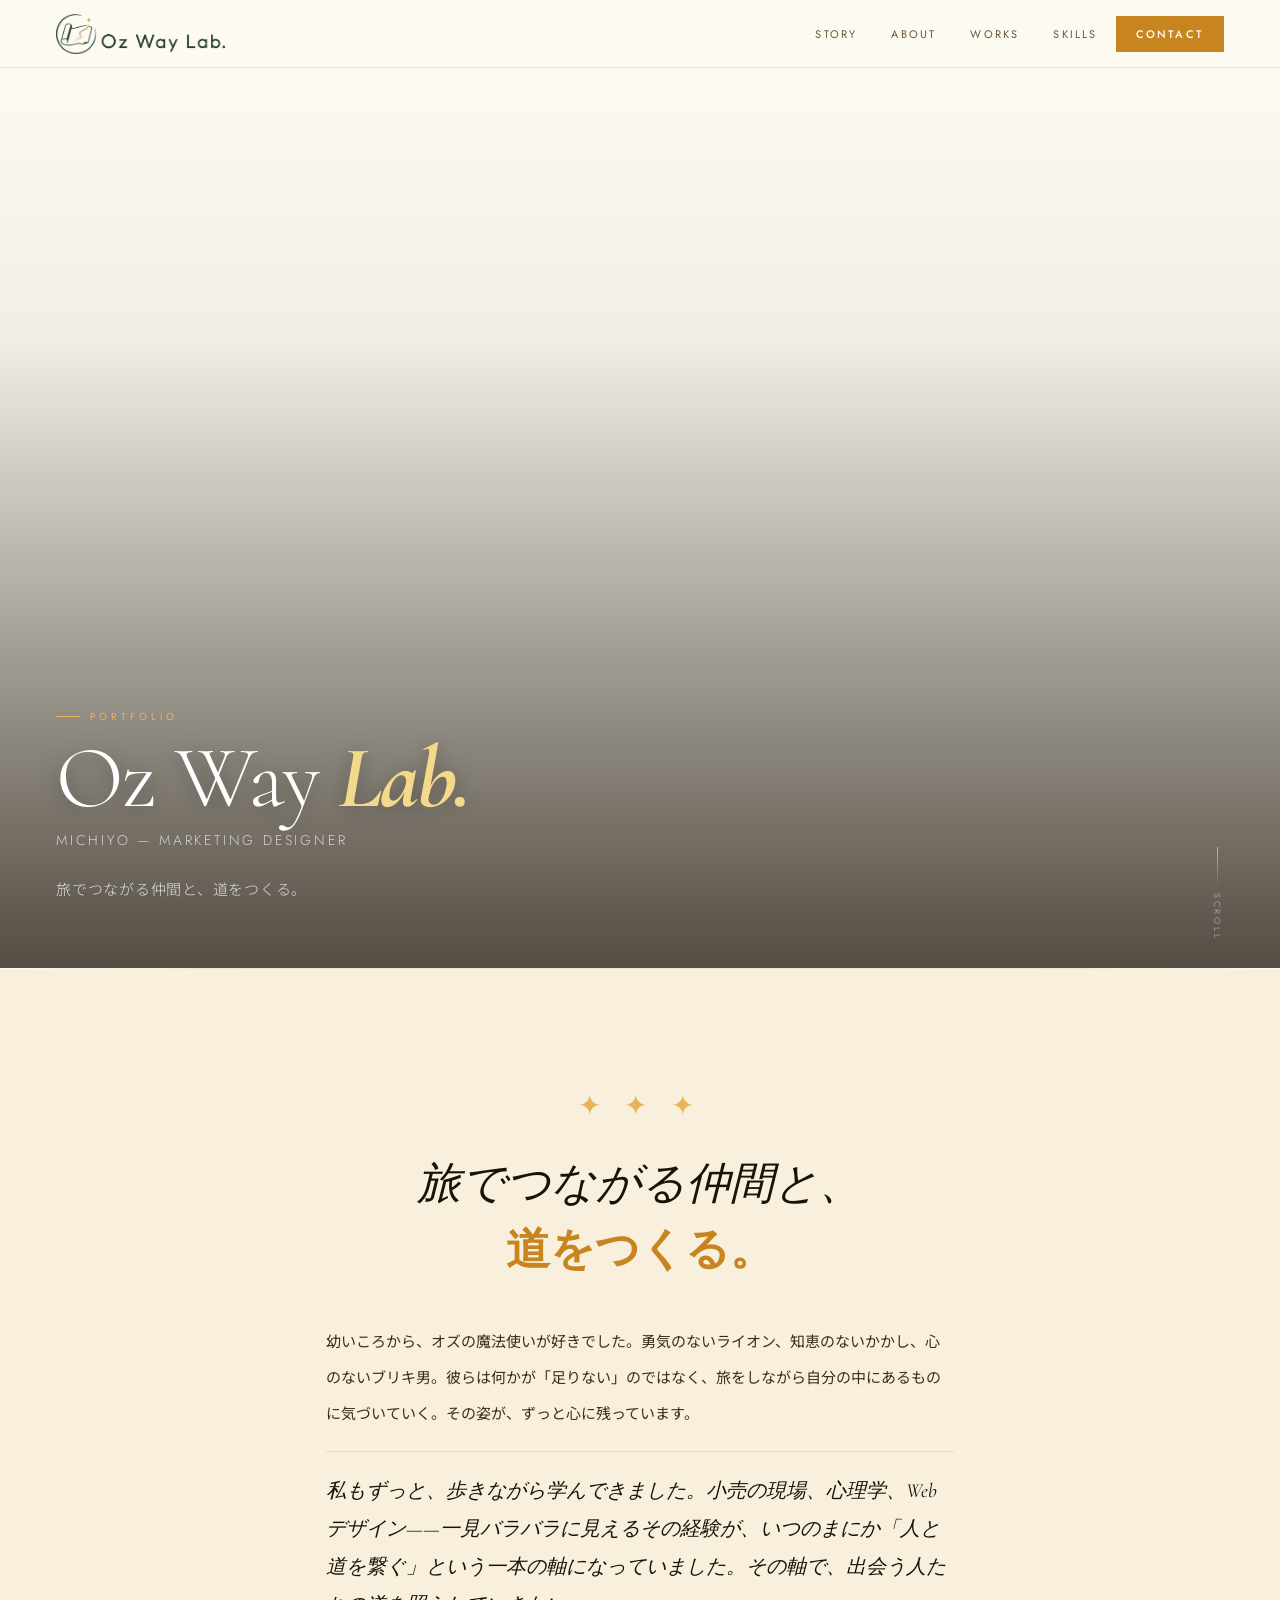
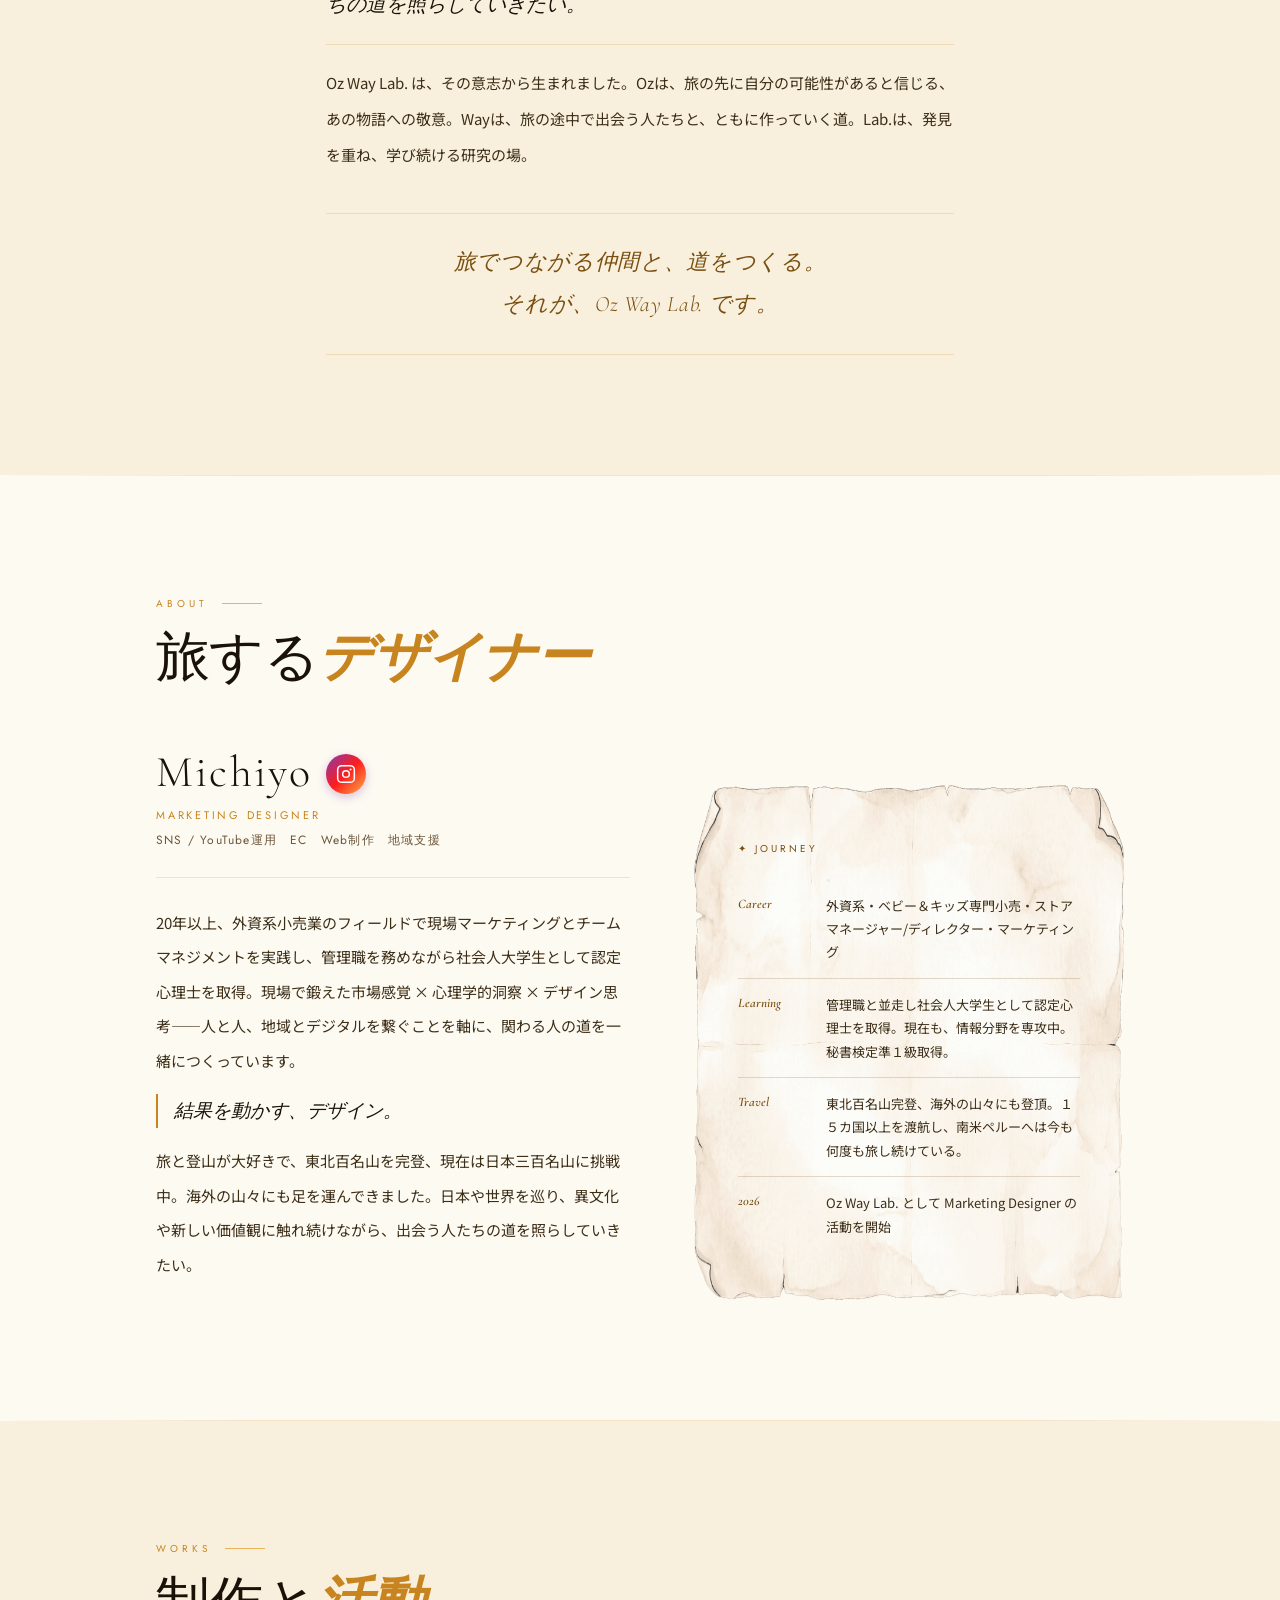
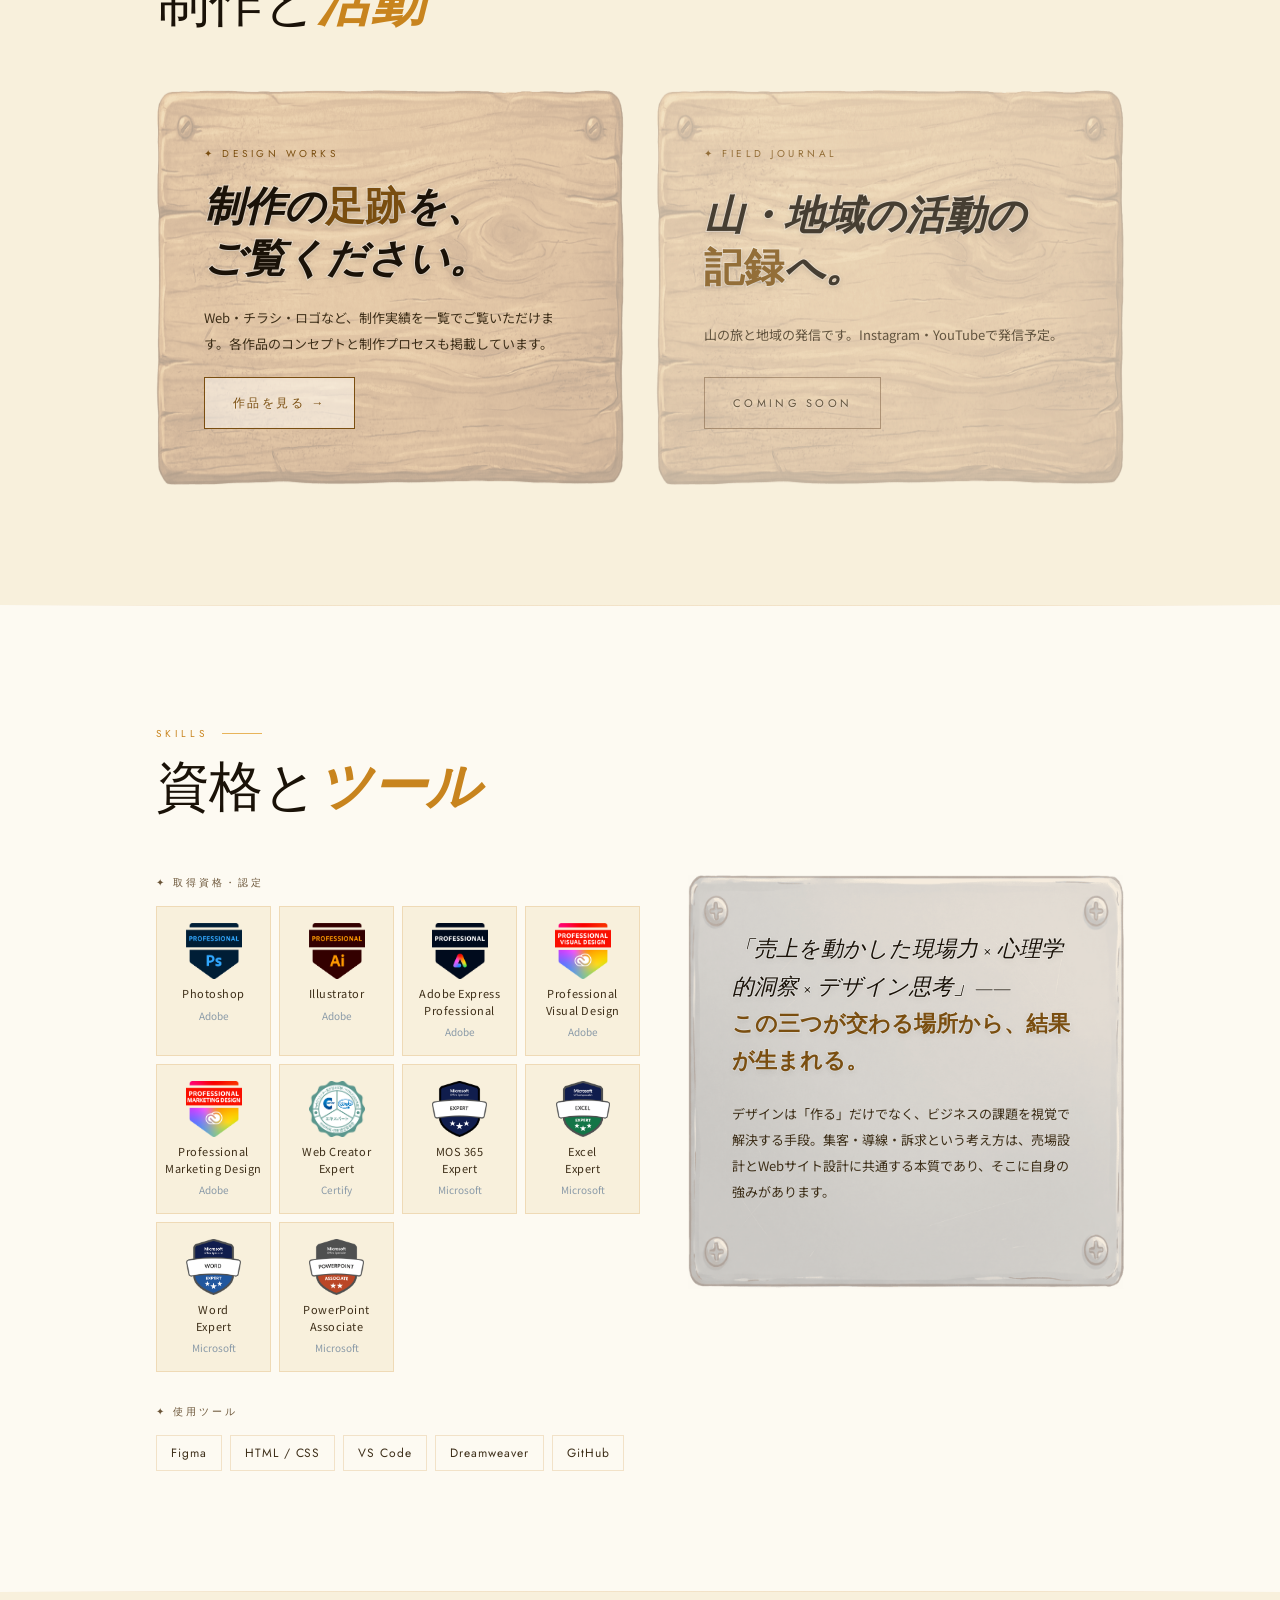
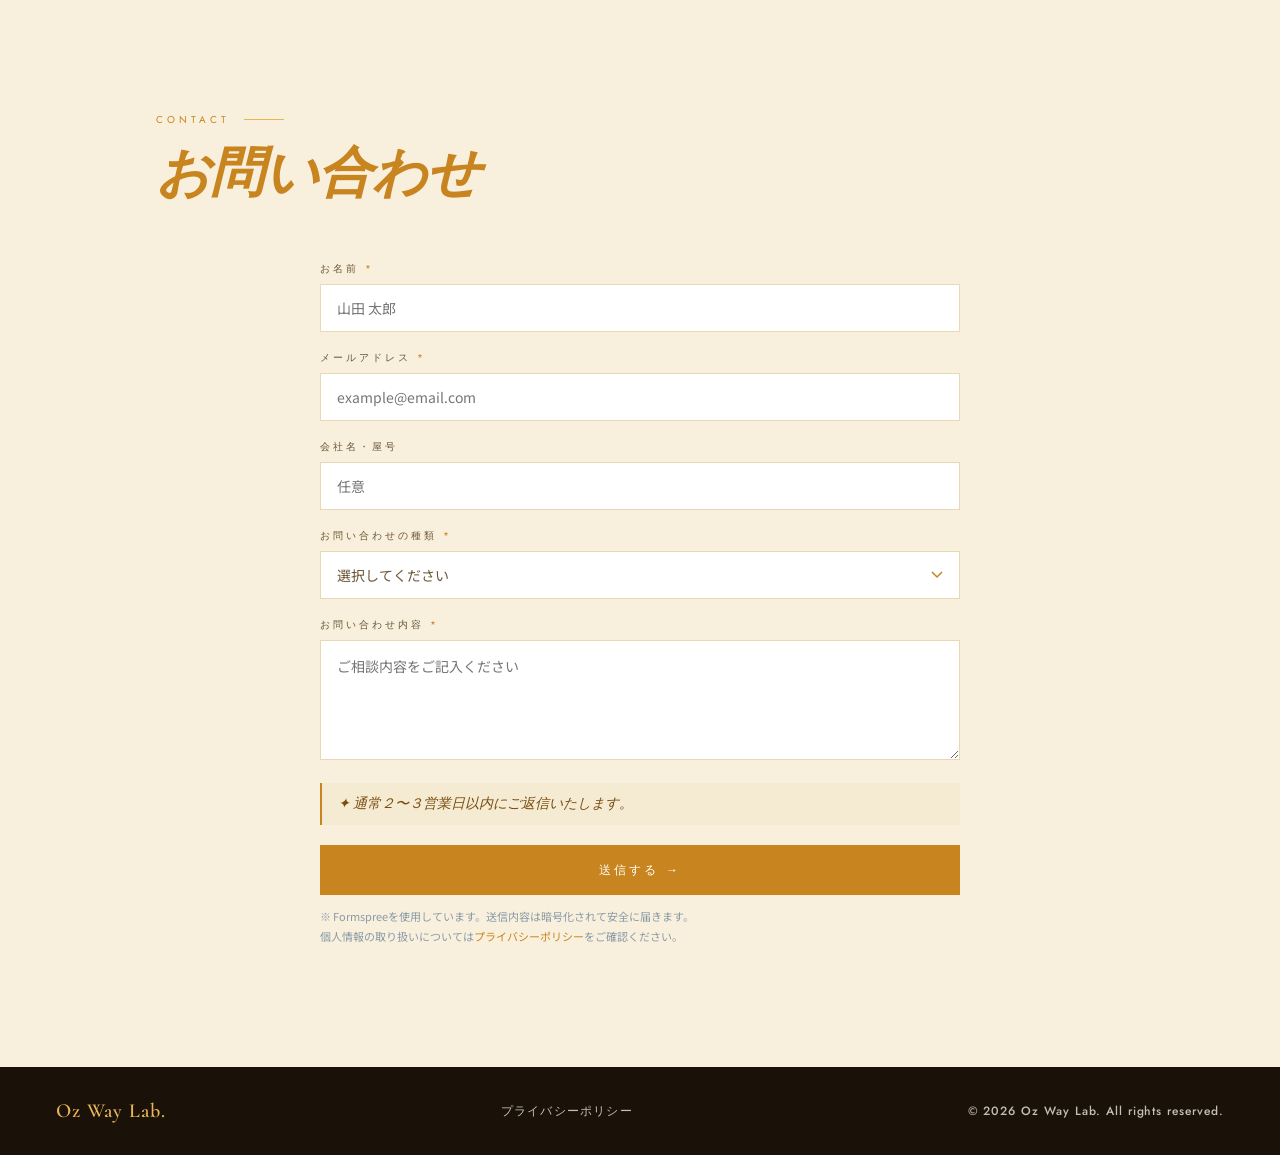
==== commit 687e99bb: "Update index.html" ====
--- a/index.html
+++ b/index.html
@@ -12,7 +12,7 @@
 <!-- ===== NAV ===== -->
 <header class="nav">
   <div class="nav__inner">
-    <a href="#" class="nav__logo">Oz Way <em>Lab.</em></a>
+    <a href="#" class="nav__logo"><img src="logo_nav.png" alt="Oz Way Lab." style="height:40px;width:auto;display:block;"></a>
 
     <!-- PC用リンク -->
     <ul class="nav__links">
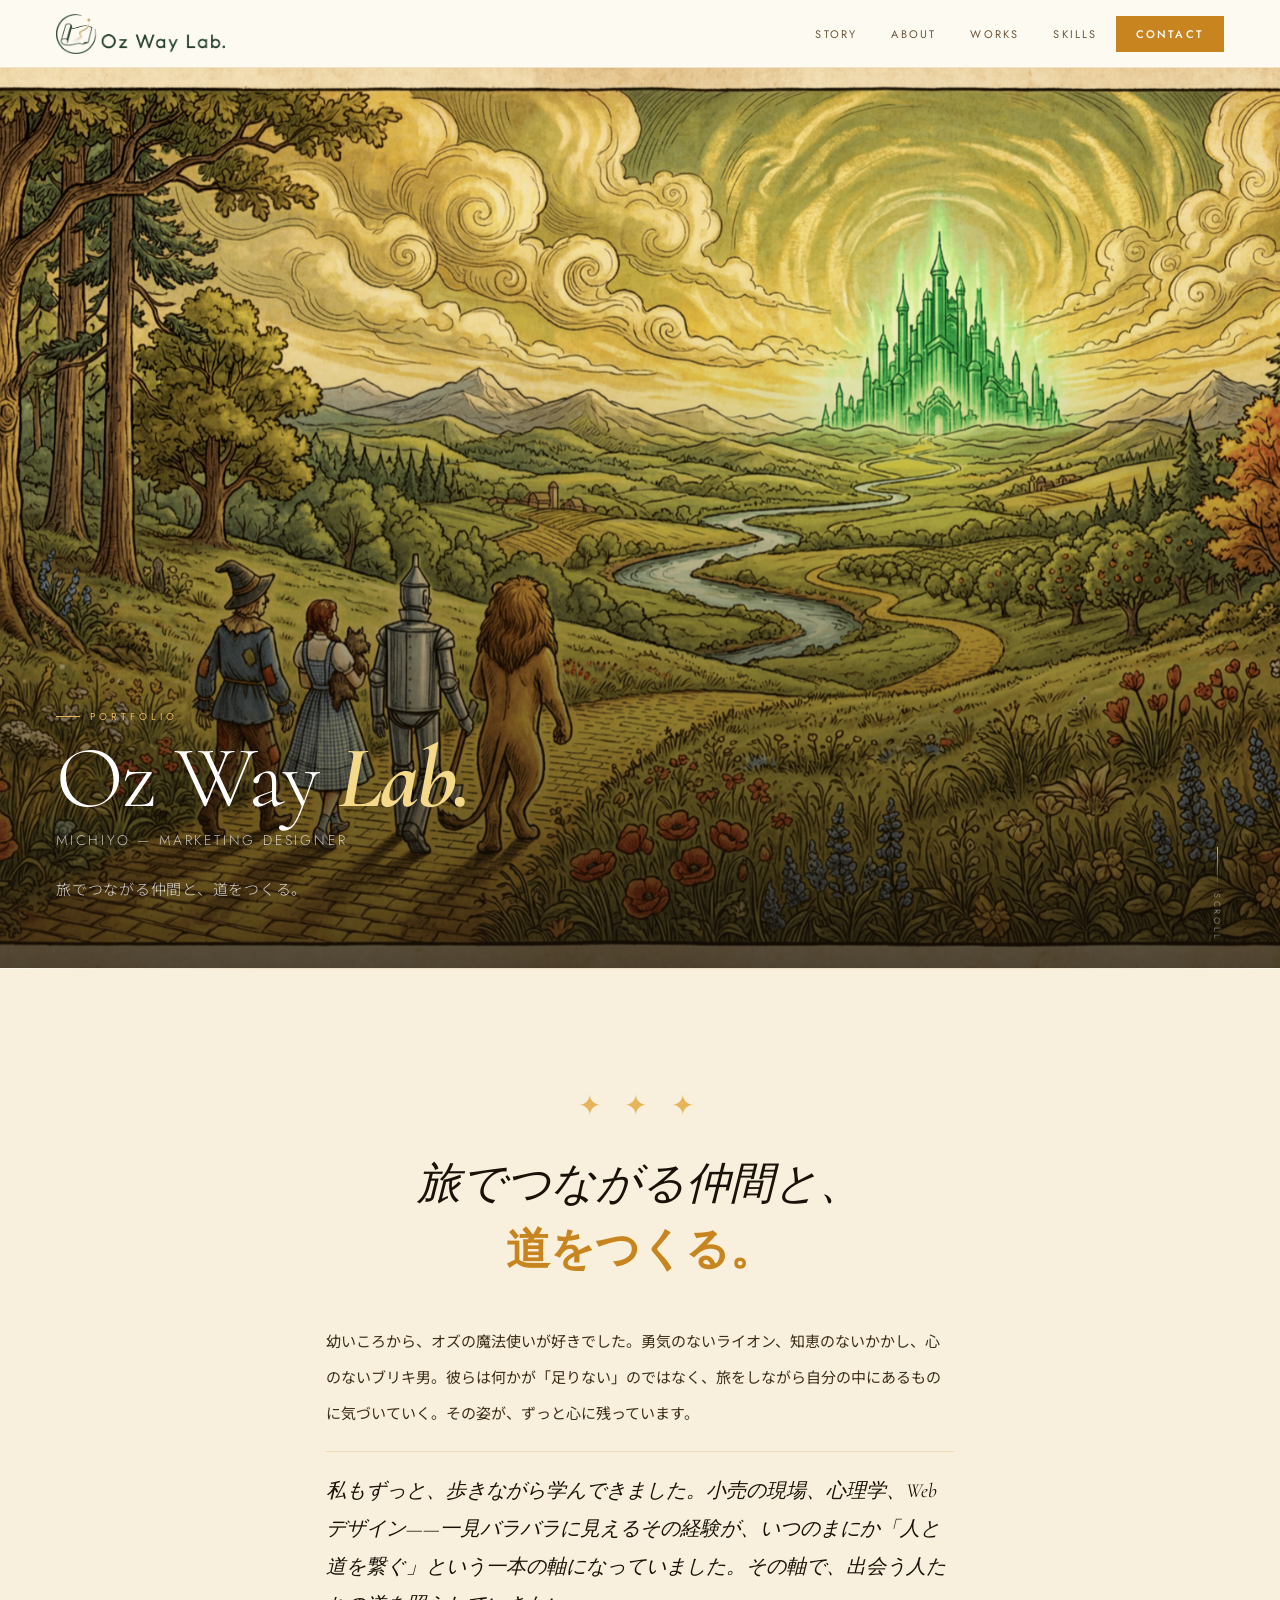
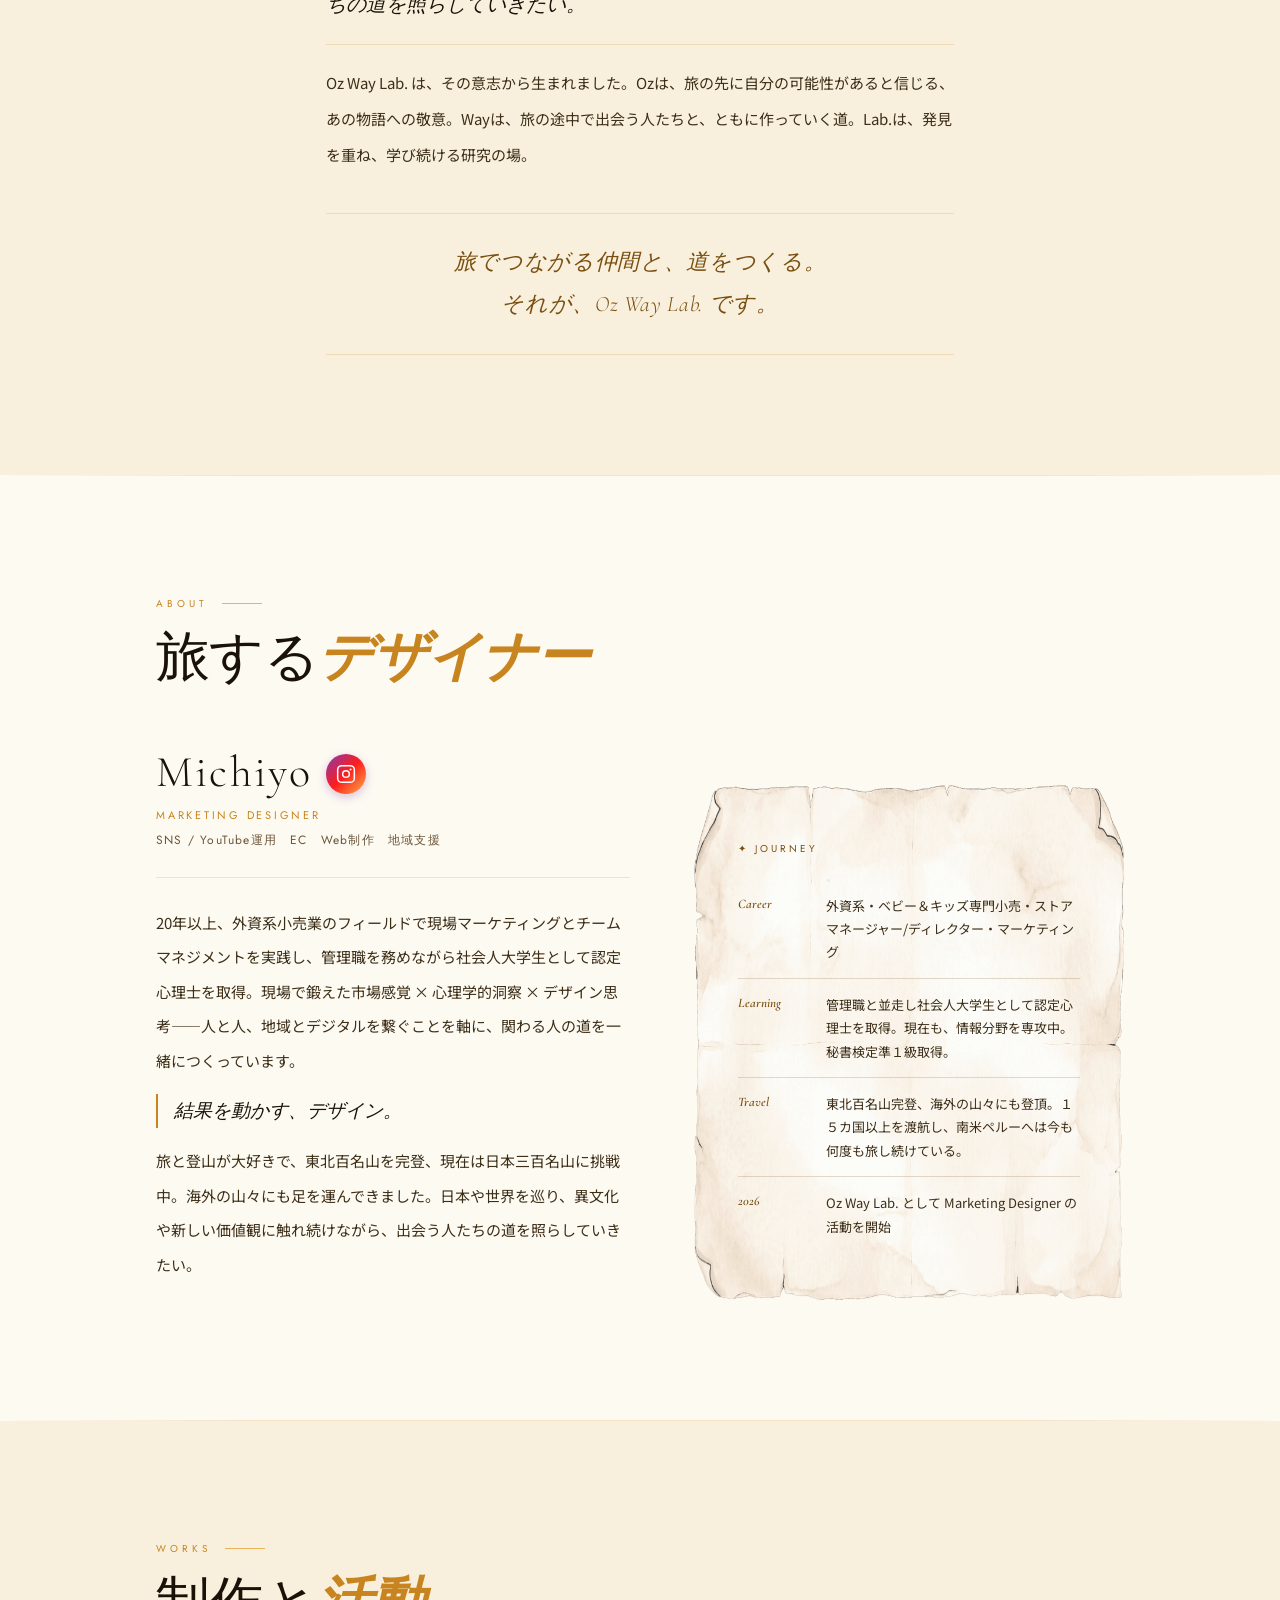
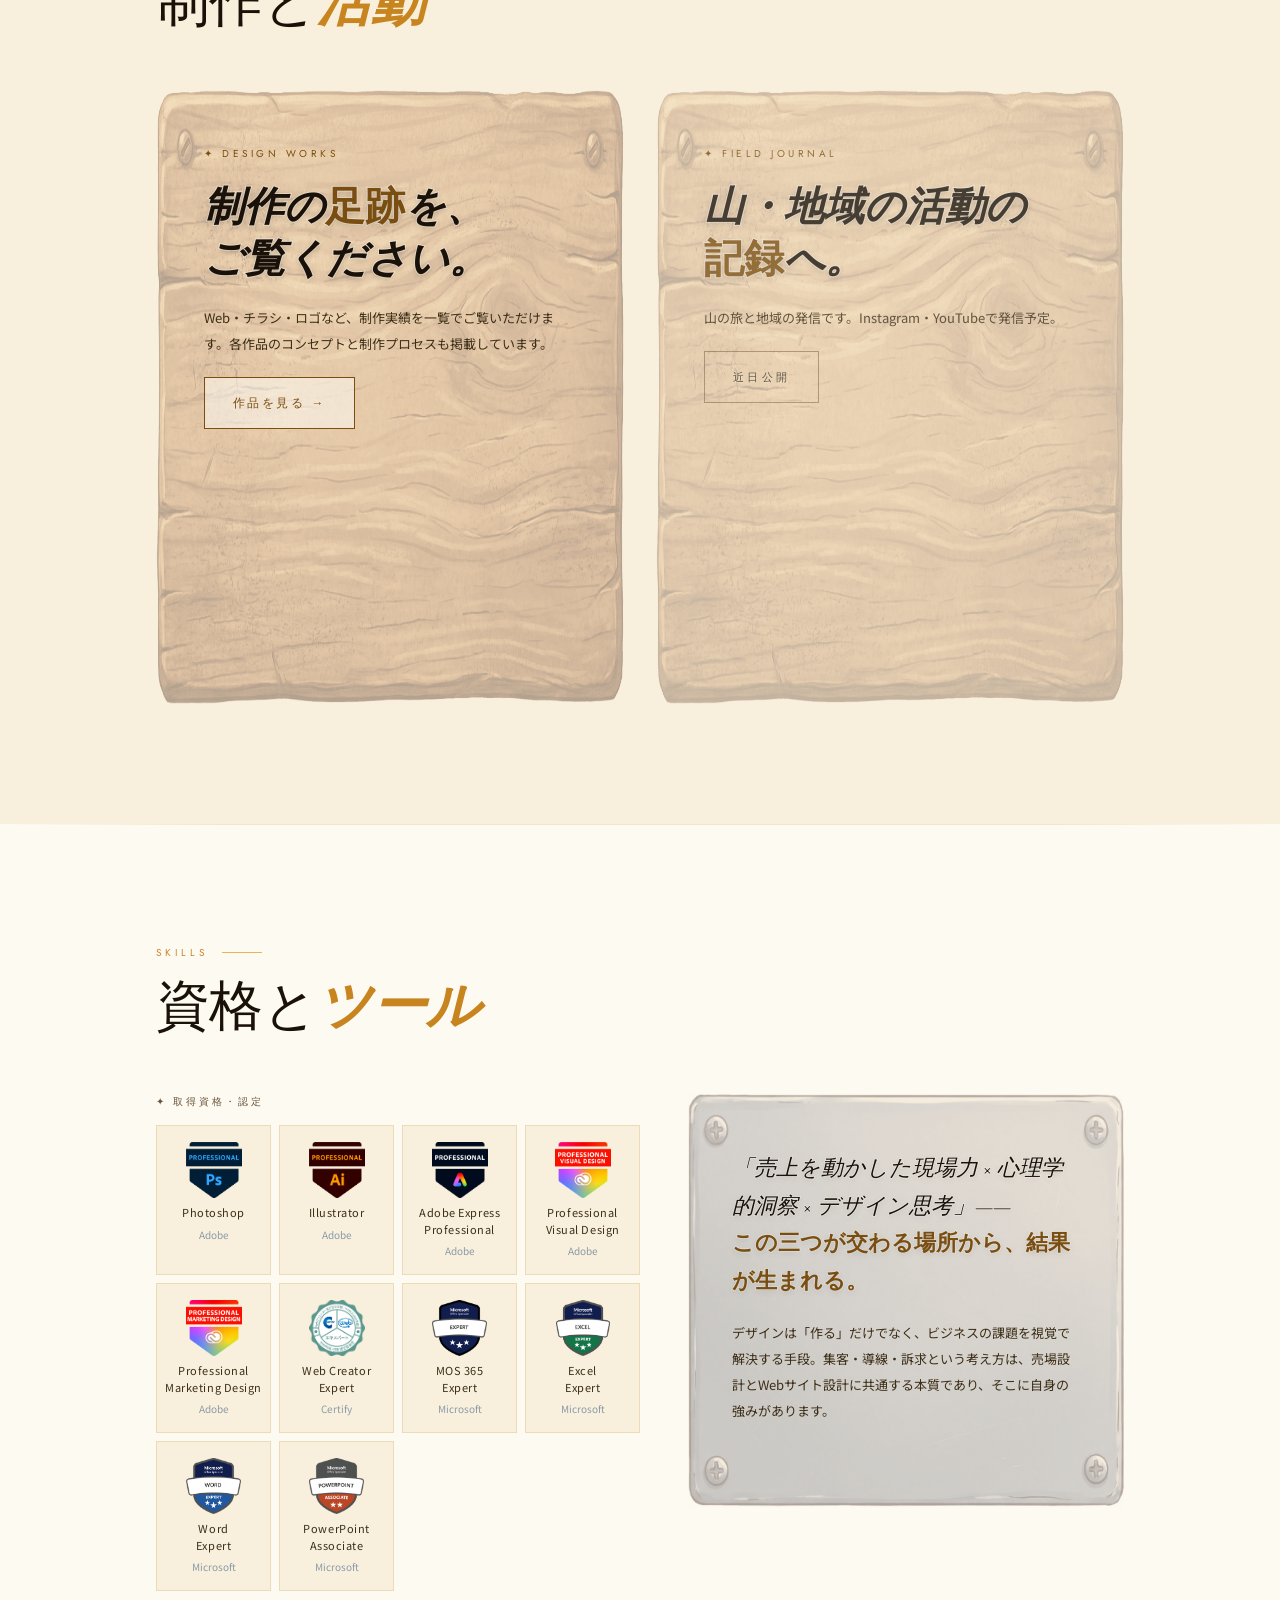
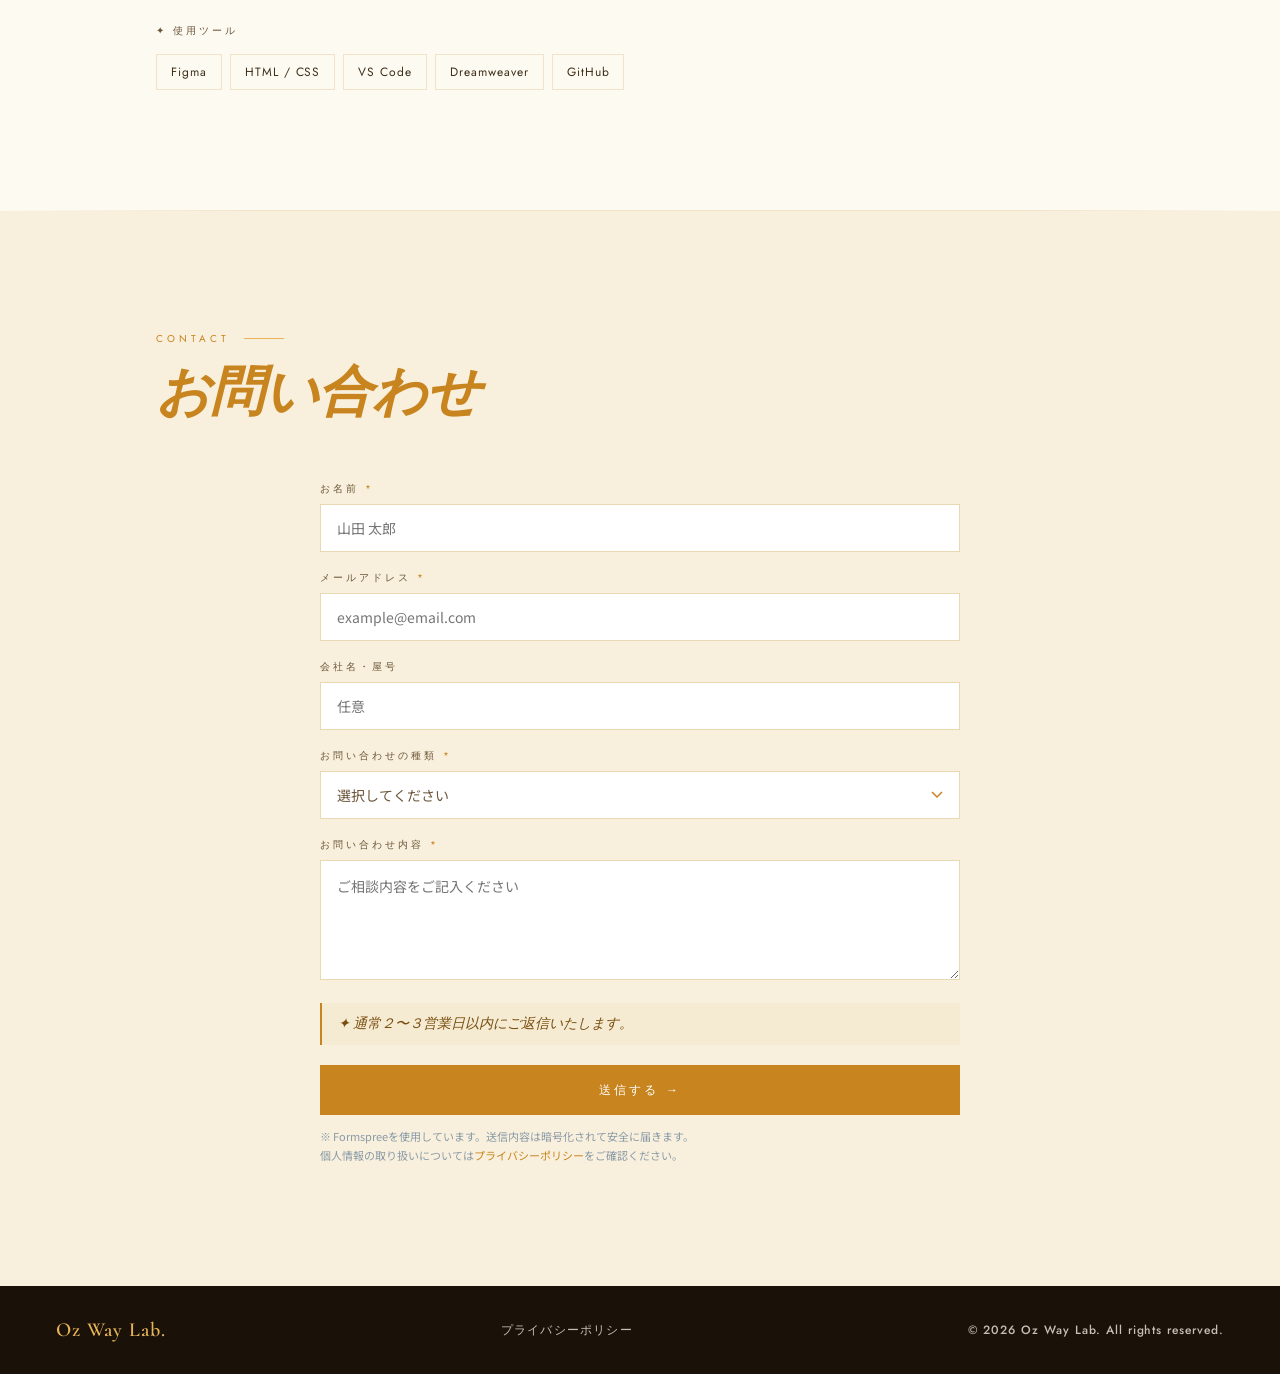
==== commit 0f927e3a: "Change 'Coming Soon' to '近日公開' in index.html" ====
--- a/index.html
+++ b/index.html
@@ -154,7 +154,10 @@
         <p class="works__cta-label">✦ Field Journal</p>
         <h3 class="works__cta-heading">山・地域の活動の<br><strong>記録</strong>へ。</h3>
         <p class="works__cta-desc">山の旅と地域の発信です。Instagram・YouTubeで発信予定。</p>
-        <span class="works__coming">Coming Soon</span>
+        <span class="works__coming">近日公開</span>
+        <div style="margin-top:16px;position:relative;aspect-ratio:16/9;overflow:hidden;border-radius:4px;">
+          <iframe src="https://www.youtube.com/embed/4cswBFP6F7g" width="100%" height="100%" frameborder="0" allow="accelerometer; autoplay; clipboard-write; encrypted-media; gyroscope; picture-in-picture" allowfullscreen style="position:absolute;inset:0;width:100%;height:100%;"></iframe>
+        </div>
       </div>
     </div>
   </div>
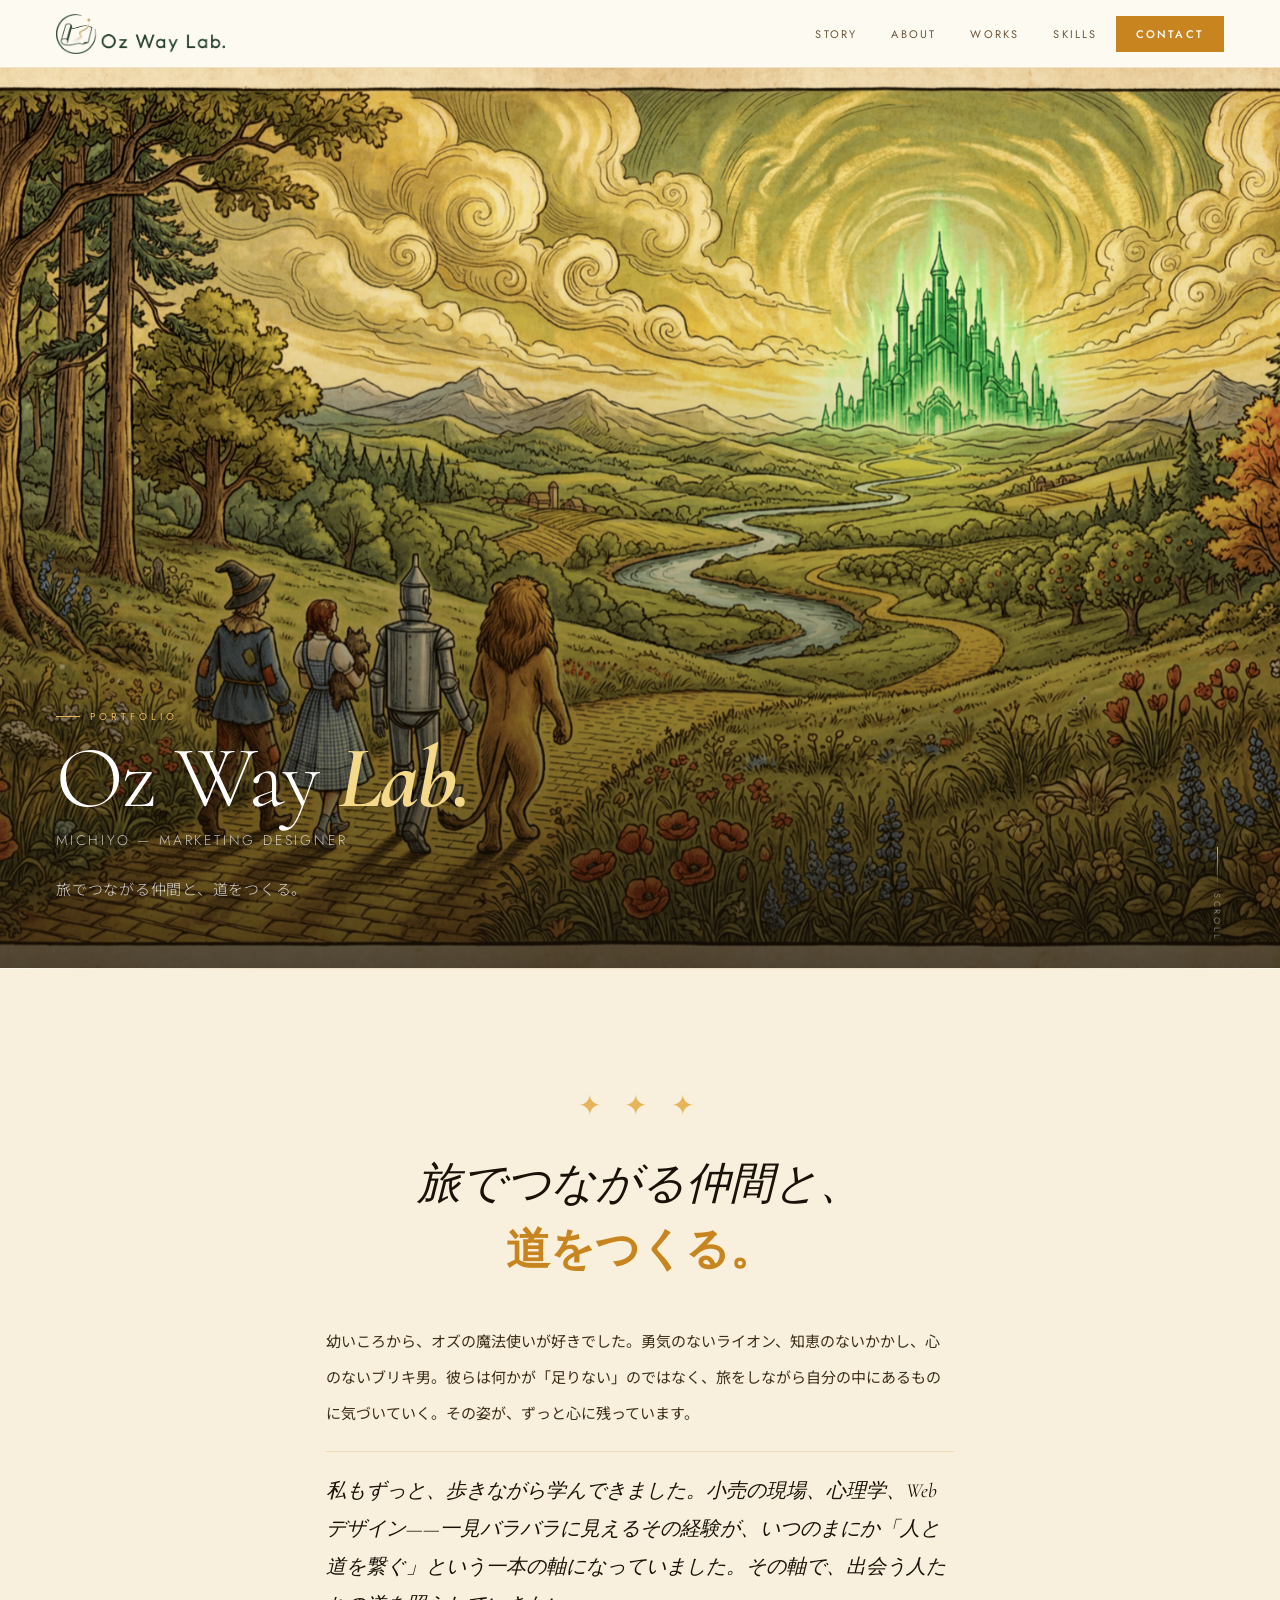
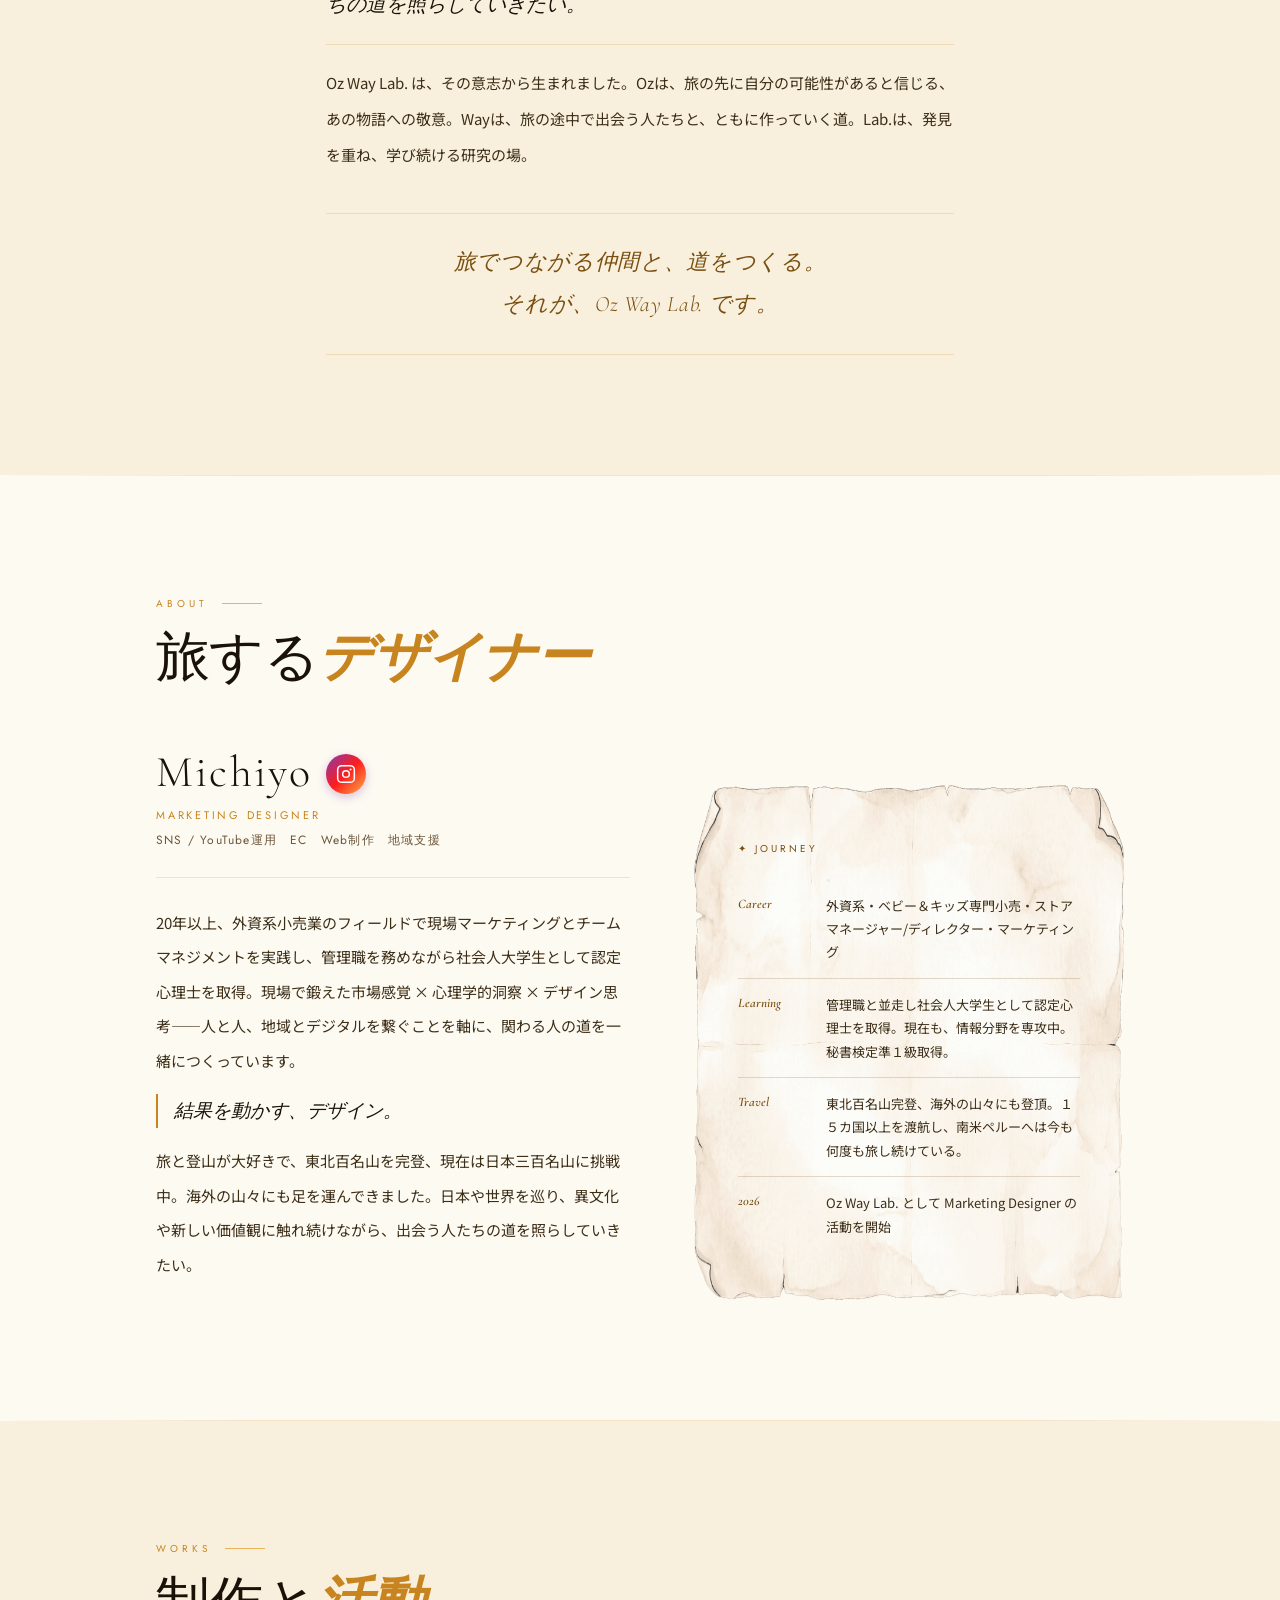
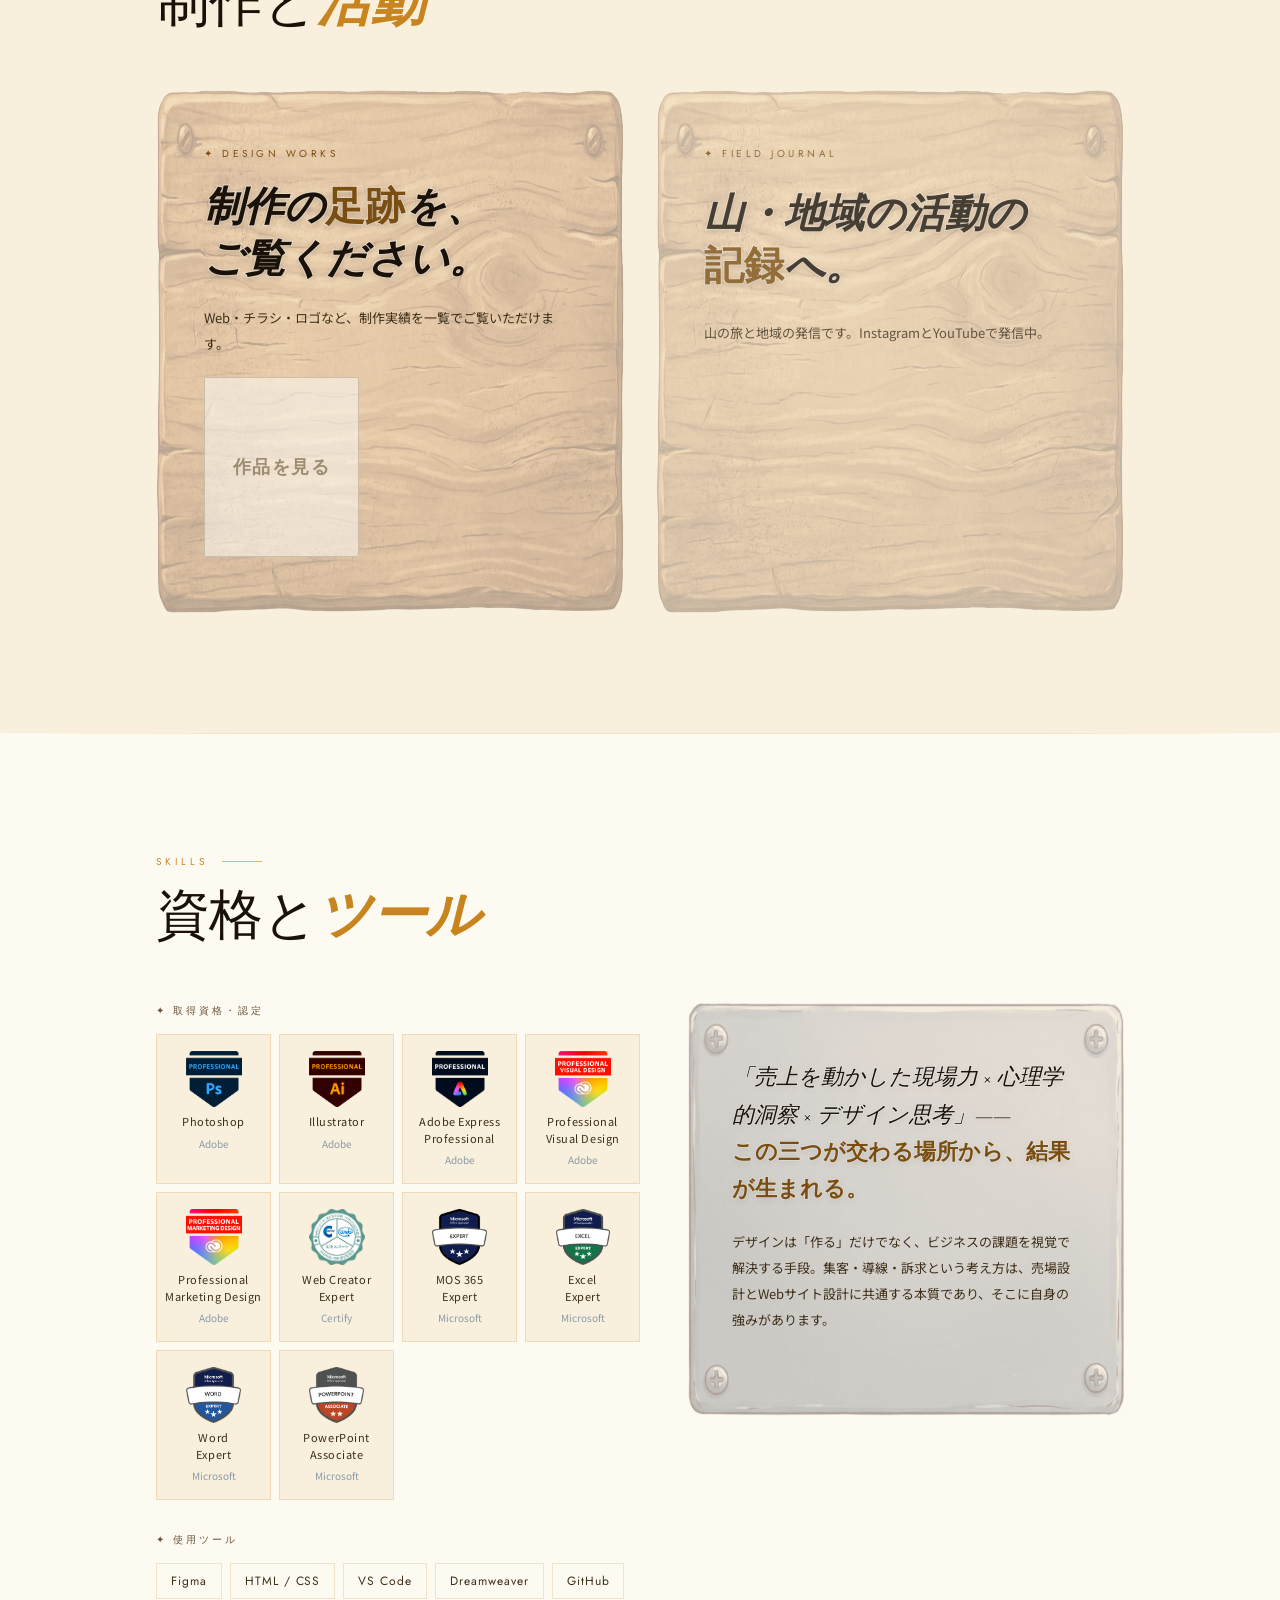
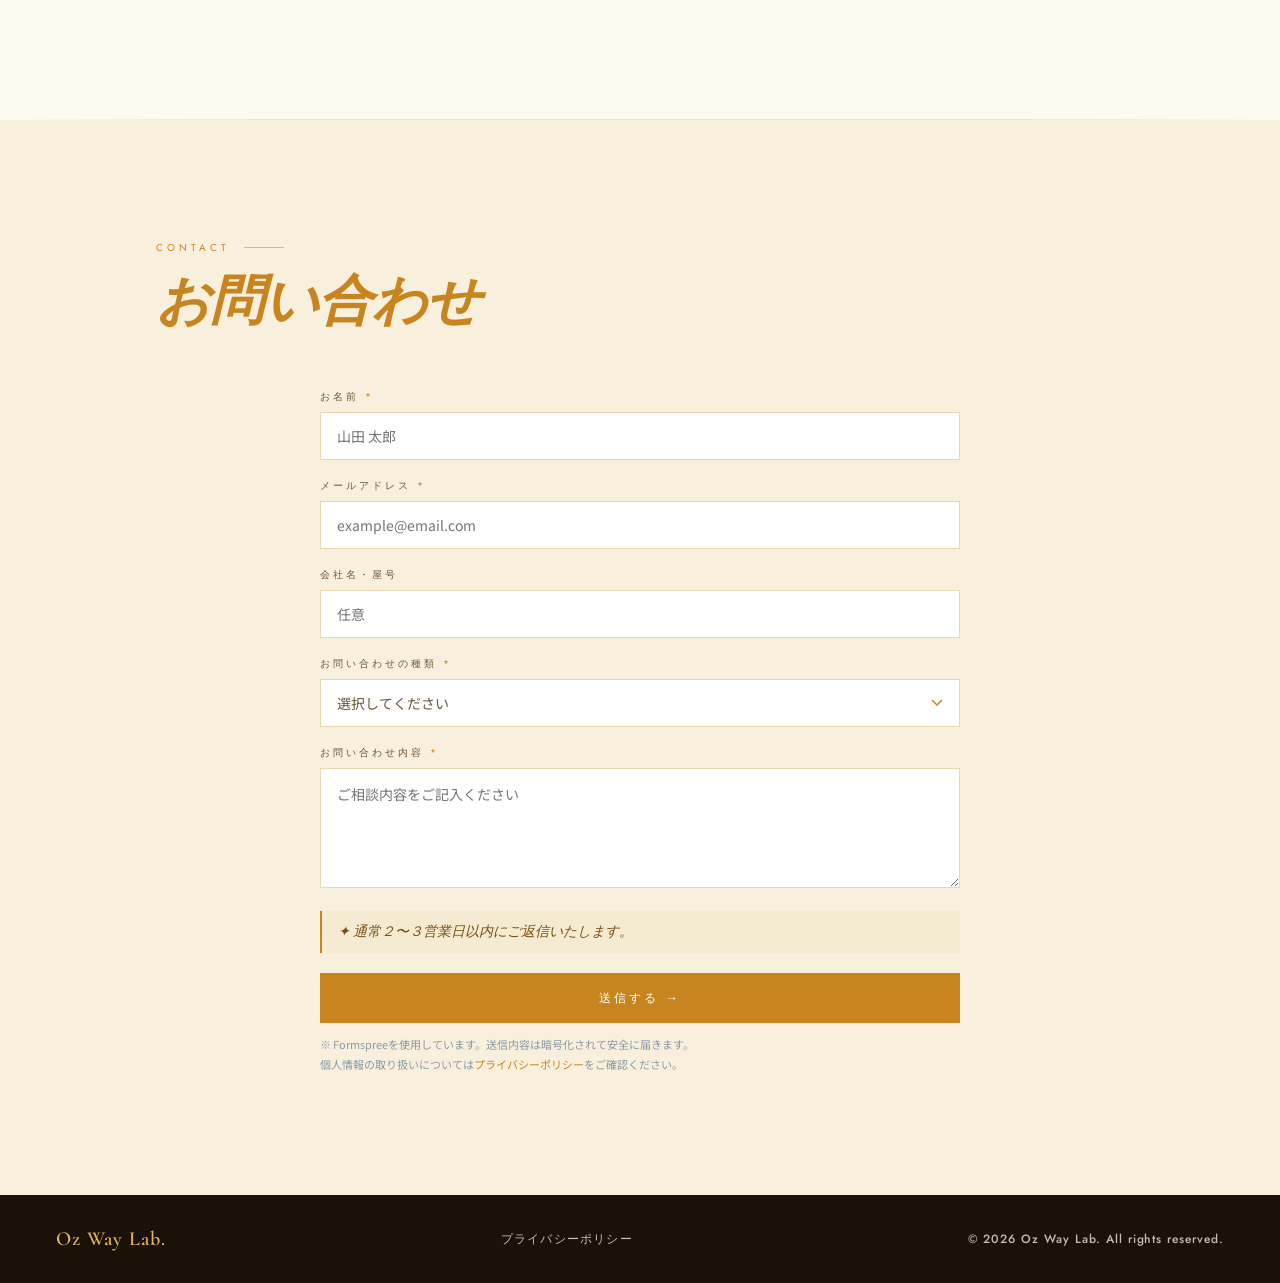
==== commit 4f1bea92: "Update CTA descriptions and YouTube embed links" ====
--- a/index.html
+++ b/index.html
@@ -146,18 +146,17 @@
       <div class="works__cta">
         <p class="works__cta-label">✦ Design Works</p>
         <h3 class="works__cta-heading">制作の<strong>足跡</strong>を、<br>ご覧ください。</h3>
-        <p class="works__cta-desc">Web・チラシ・ロゴなど、制作実績を一覧でご覧いただけます。各作品のコンセプトと制作プロセスも掲載しています。</p>
-        <a href="portfolio.html" class="works__cta-btn">作品を見る →</a>
+        <p class="works__cta-desc">Web・チラシ・ロゴなど、制作実績を一覧でご覧いただけます。</p>
+        <a href="portfolio.html" class="works__cta-btn" style="display:flex;align-items:center;justify-content:center;height:180px;border:1px solid #c9bfa6;text-decoration:none;font-family:'Cormorant',serif;font-size:18px;font-weight:600;color:#9e8c72;letter-spacing:0.08em;border-radius:2px;">作品を見る</a>
       </div>
 
       <div class="works__cta works__cta--soon">
         <p class="works__cta-label">✦ Field Journal</p>
         <h3 class="works__cta-heading">山・地域の活動の<br><strong>記録</strong>へ。</h3>
-        <p class="works__cta-desc">山の旅と地域の発信です。Instagram・YouTubeで発信予定。</p>
-        <span class="works__coming">近日公開</span>
-        <div style="margin-top:16px;position:relative;aspect-ratio:16/9;overflow:hidden;border-radius:4px;">
-          <iframe src="https://www.youtube.com/embed/4cswBFP6F7g" width="100%" height="100%" frameborder="0" allow="accelerometer; autoplay; clipboard-write; encrypted-media; gyroscope; picture-in-picture" allowfullscreen style="position:absolute;inset:0;width:100%;height:100%;"></iframe>
-        </div>
+        <p class="works__cta-desc">山の旅と地域の発信です。InstagramとYouTubeで発信中。</p>
+        <a href="https://www.youtube.com/@michikusa_monogatari" target="_blank" rel="noopener" style="display:block;margin-top:4px;height:180px;border-radius:4px;overflow:hidden;text-decoration:none;">
+          <iframe src="https://www.youtube.com/embed/4cswBFP6F7g" width="100%" height="180" frameborder="0" allow="accelerometer; autoplay; clipboard-write; encrypted-media; gyroscope; picture-in-picture" allowfullscreen style="display:block;width:100%;height:180px;border:none;"></iframe>
+        </a>
       </div>
     </div>
   </div>
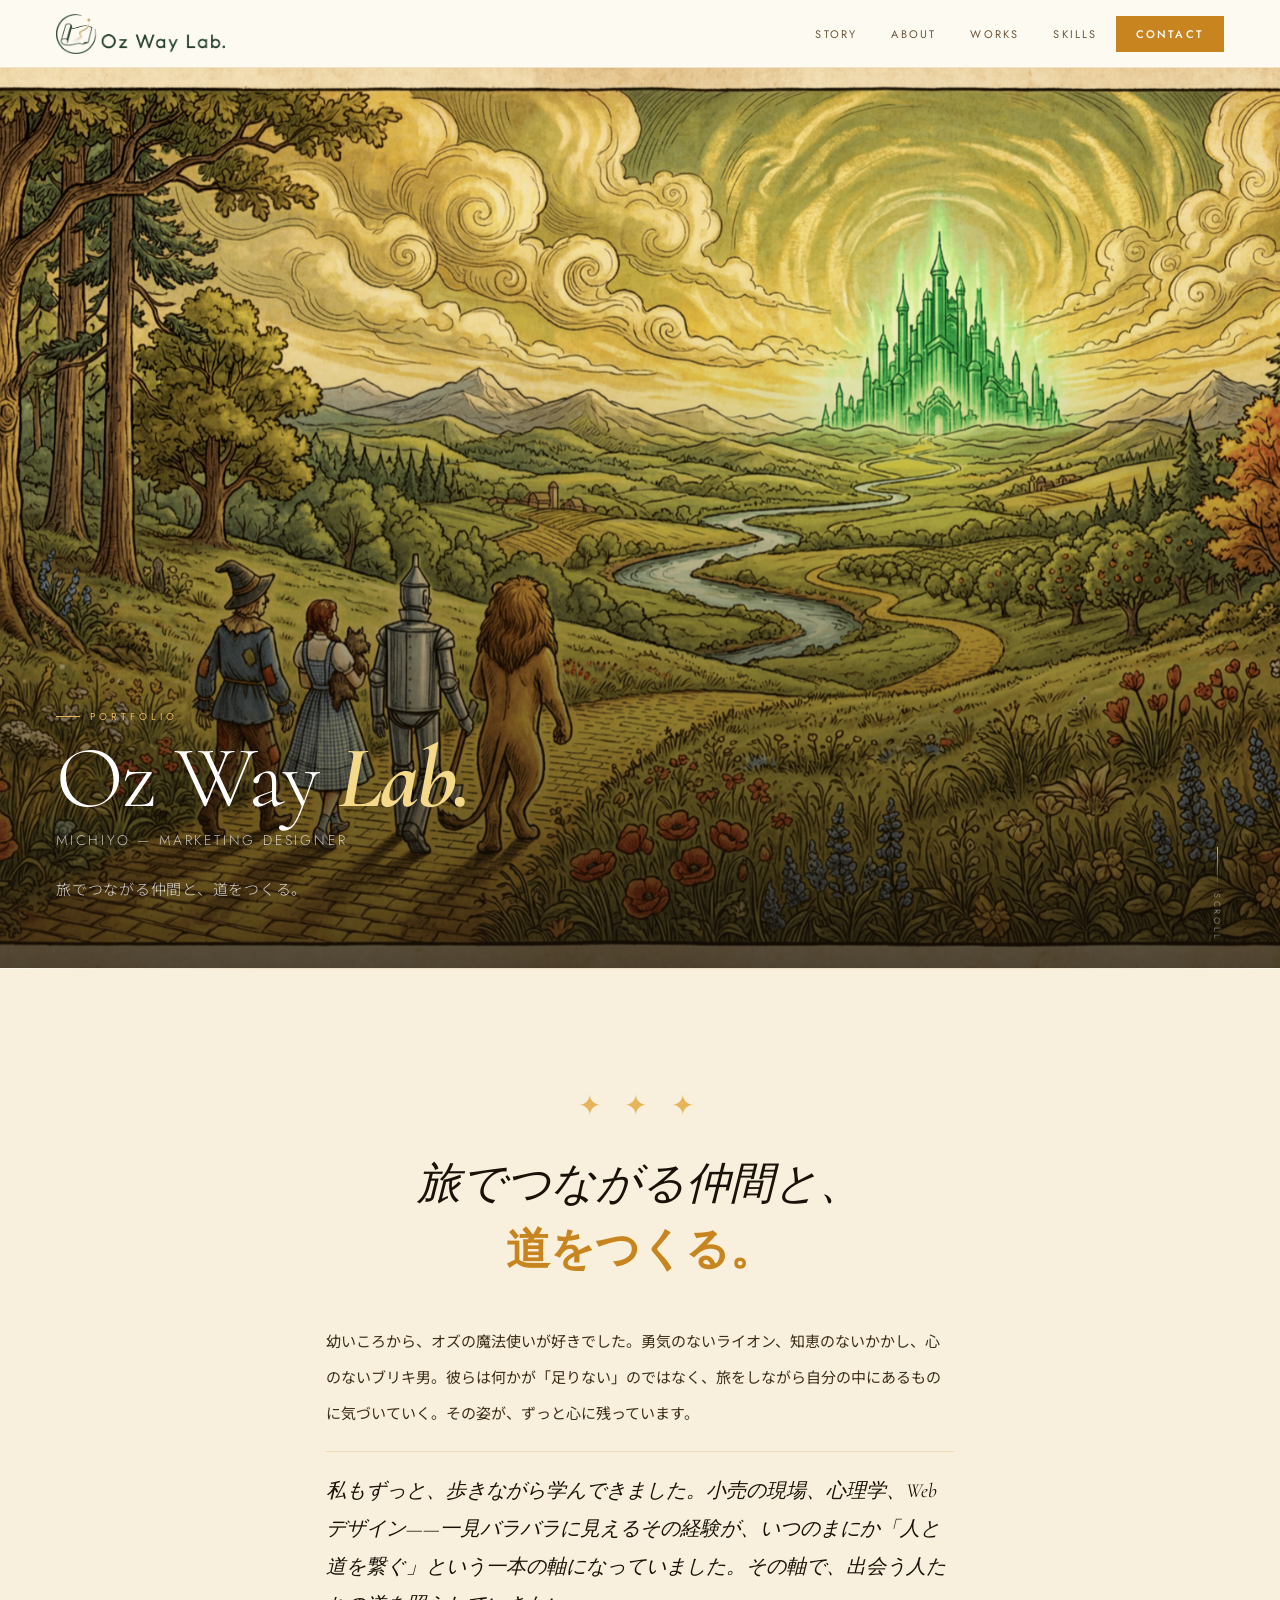
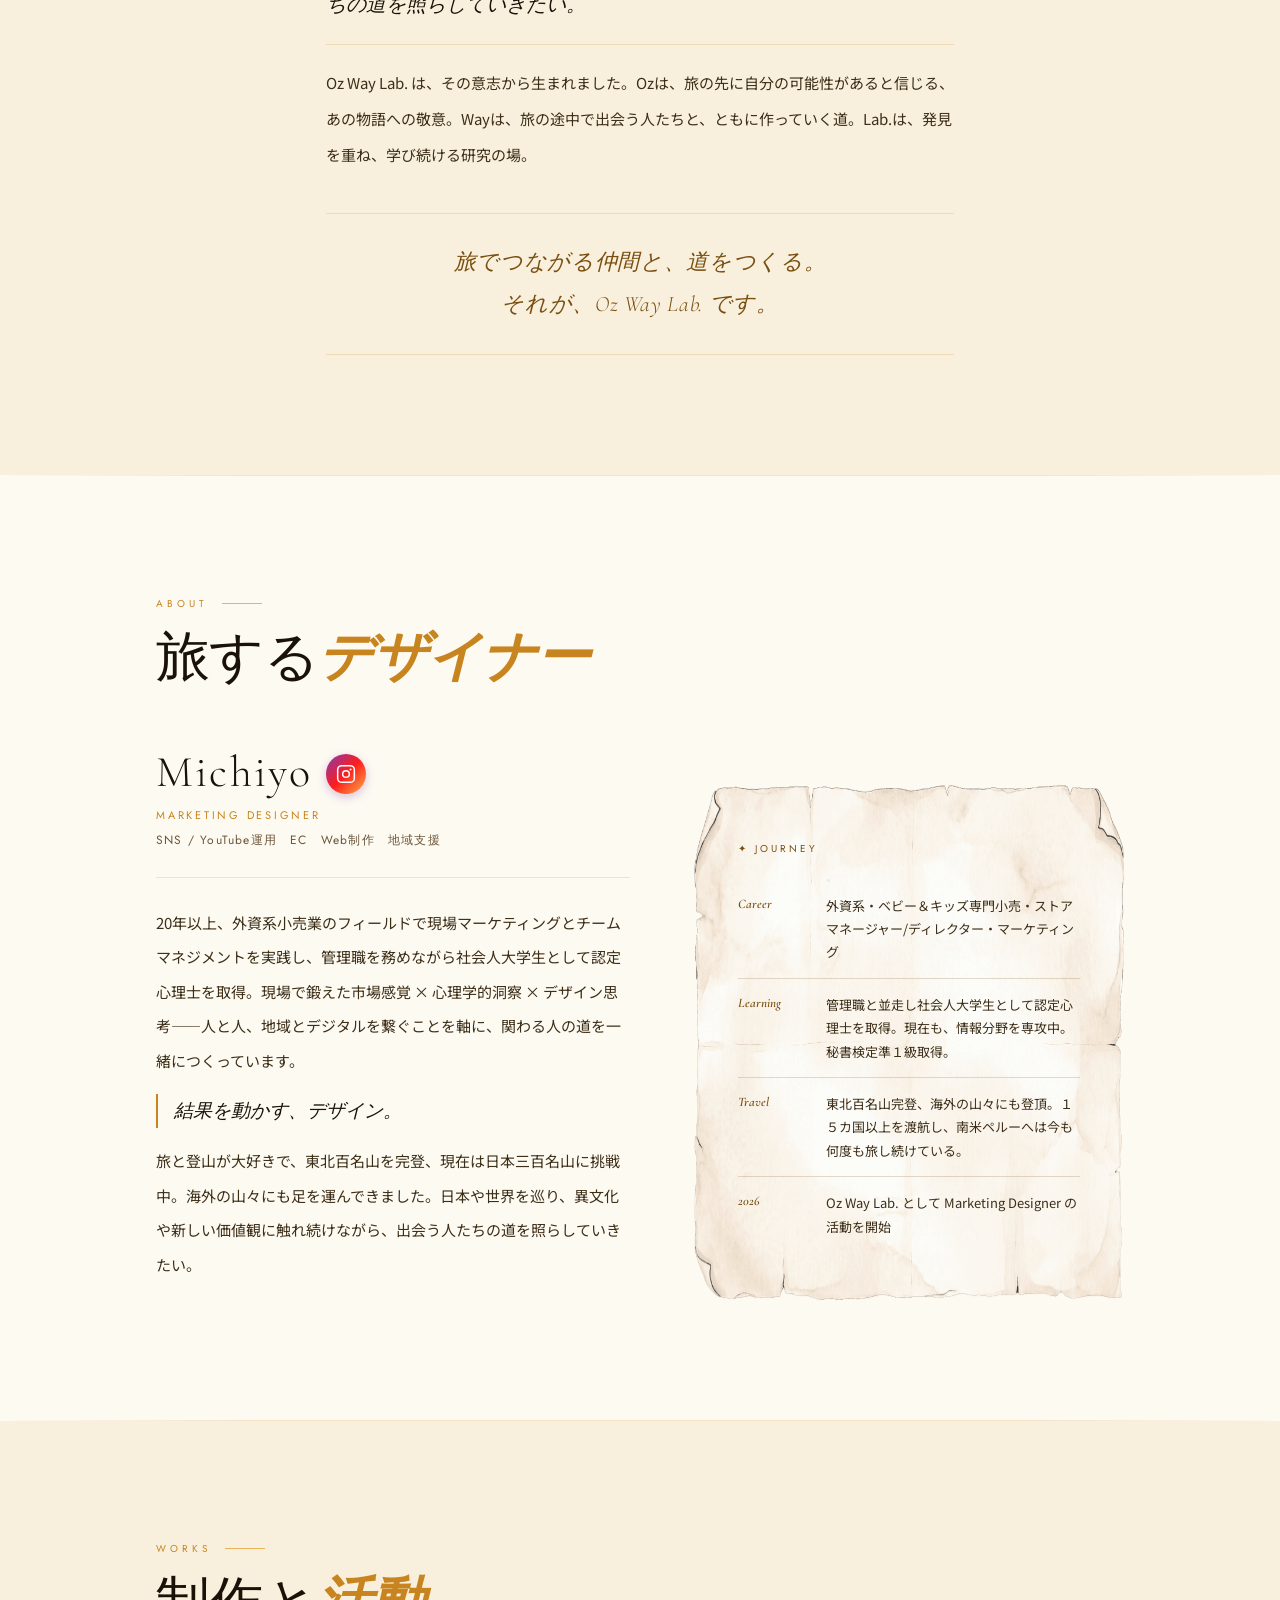
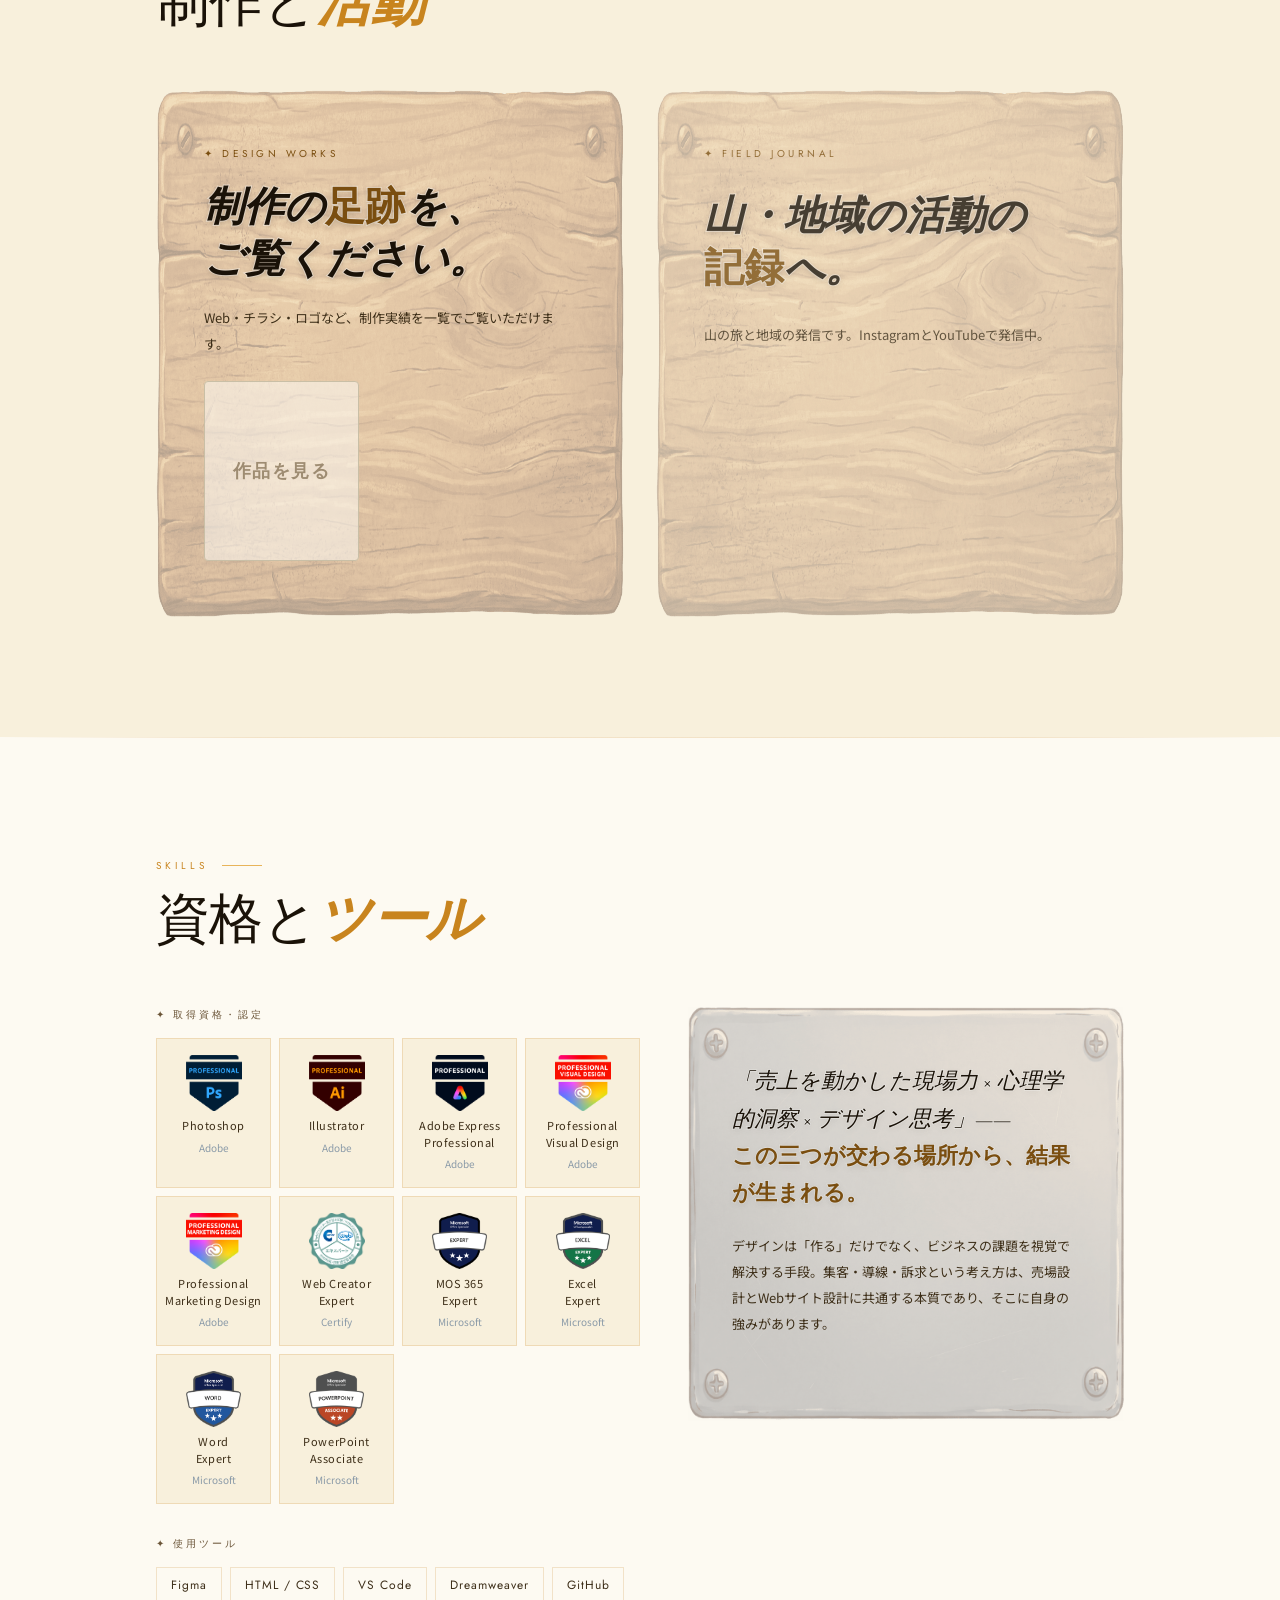
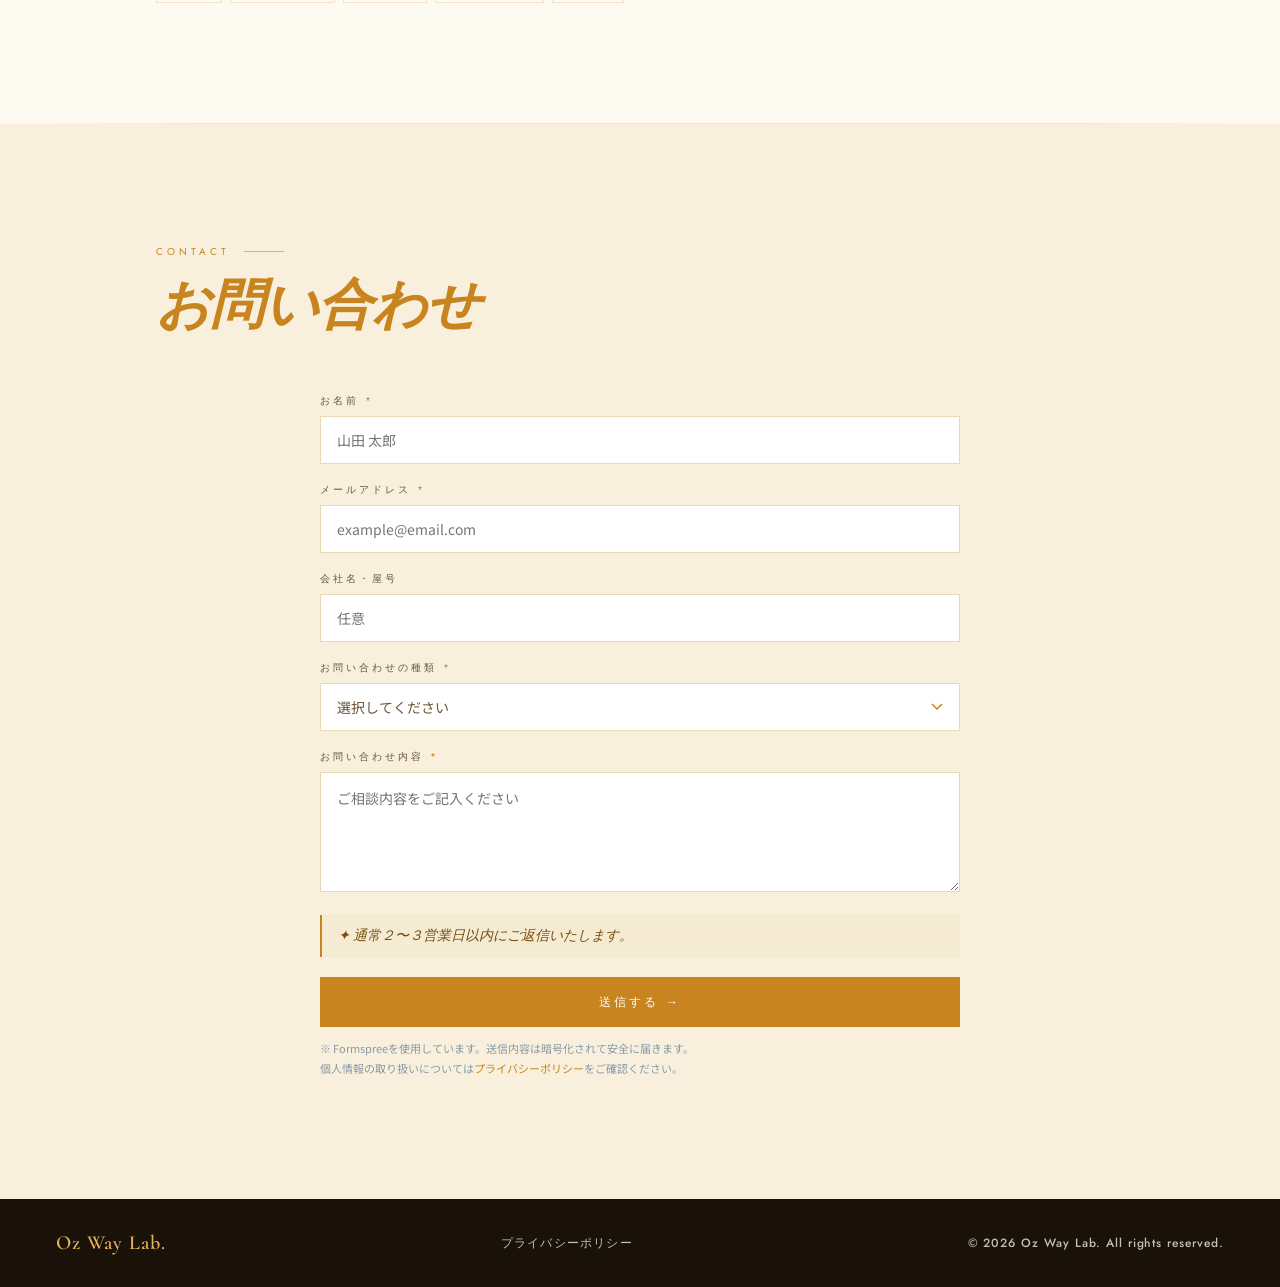
==== commit 67aa9fb4: "Modify works CTA button style and margin Updated button style and margin in the works CTA section." ====
--- a/index.html
+++ b/index.html
@@ -147,7 +147,7 @@
         <p class="works__cta-label">✦ Design Works</p>
         <h3 class="works__cta-heading">制作の<strong>足跡</strong>を、<br>ご覧ください。</h3>
         <p class="works__cta-desc">Web・チラシ・ロゴなど、制作実績を一覧でご覧いただけます。</p>
-        <a href="portfolio.html" class="works__cta-btn" style="display:flex;align-items:center;justify-content:center;height:180px;border:1px solid #c9bfa6;text-decoration:none;font-family:'Cormorant',serif;font-size:18px;font-weight:600;color:#9e8c72;letter-spacing:0.08em;border-radius:2px;">作品を見る</a>
+        <a href="portfolio.html" class="works__cta-btn" style="display:flex;align-items:center;justify-content:center;height:180px;border:1px solid #c9bfa6;text-decoration:none;font-family:'Cormorant',serif;font-size:18px;font-weight:600;color:#9e8c72;letter-spacing:0.08em;border-radius:4px;margin-top:4px;">作品を見る</a>
       </div>
 
       <div class="works__cta works__cta--soon">
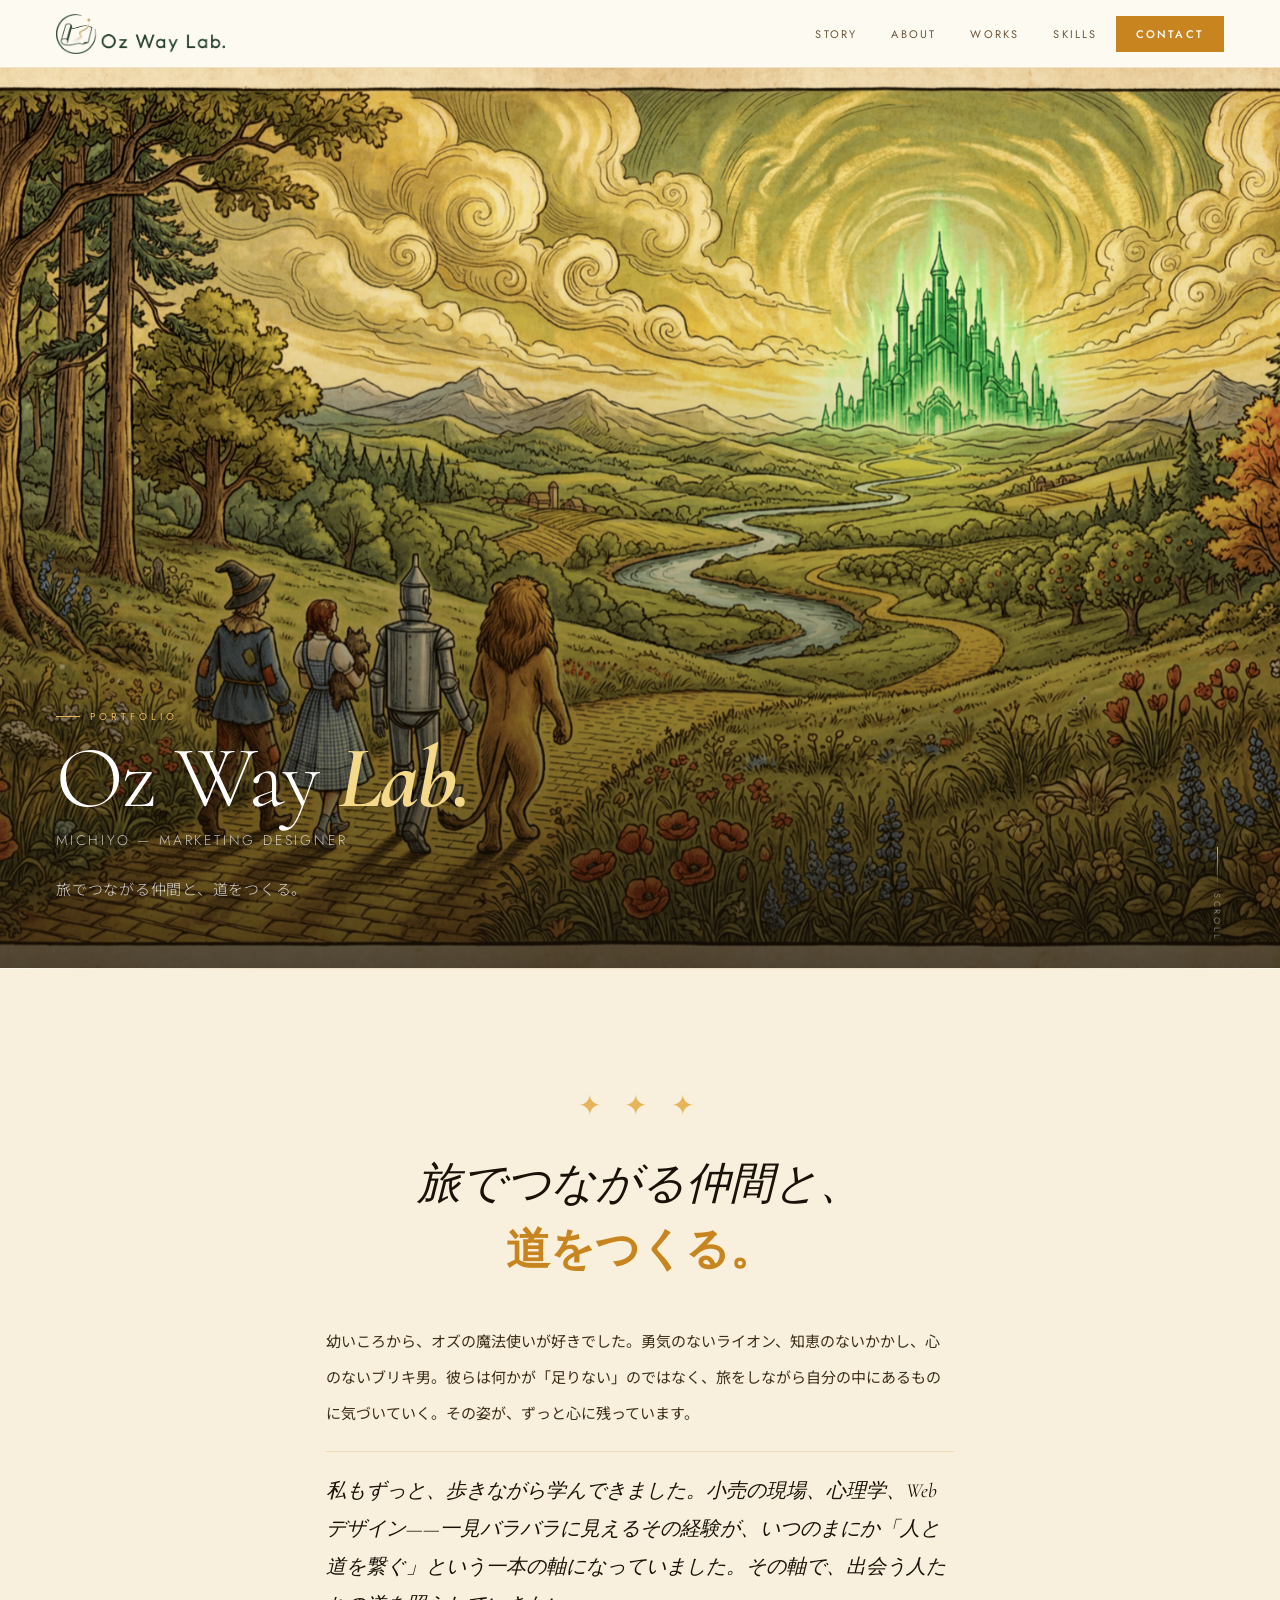
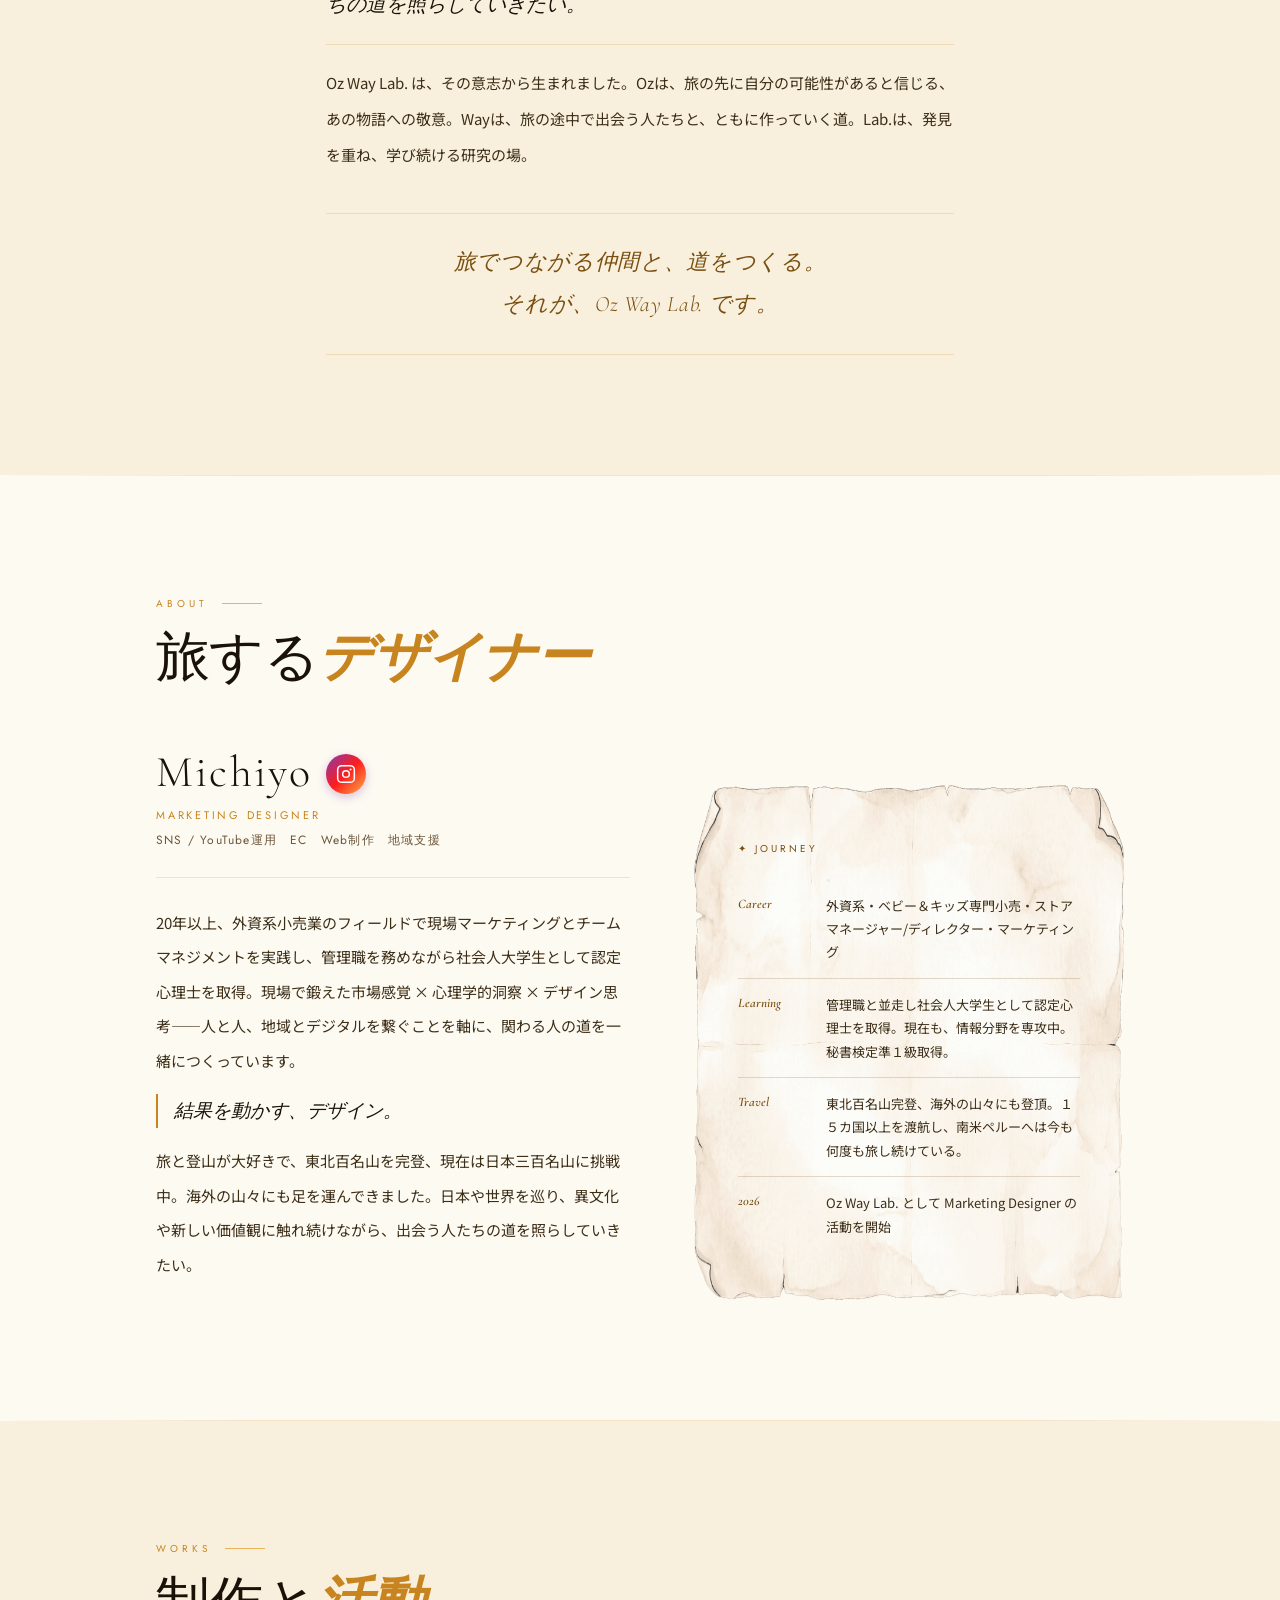
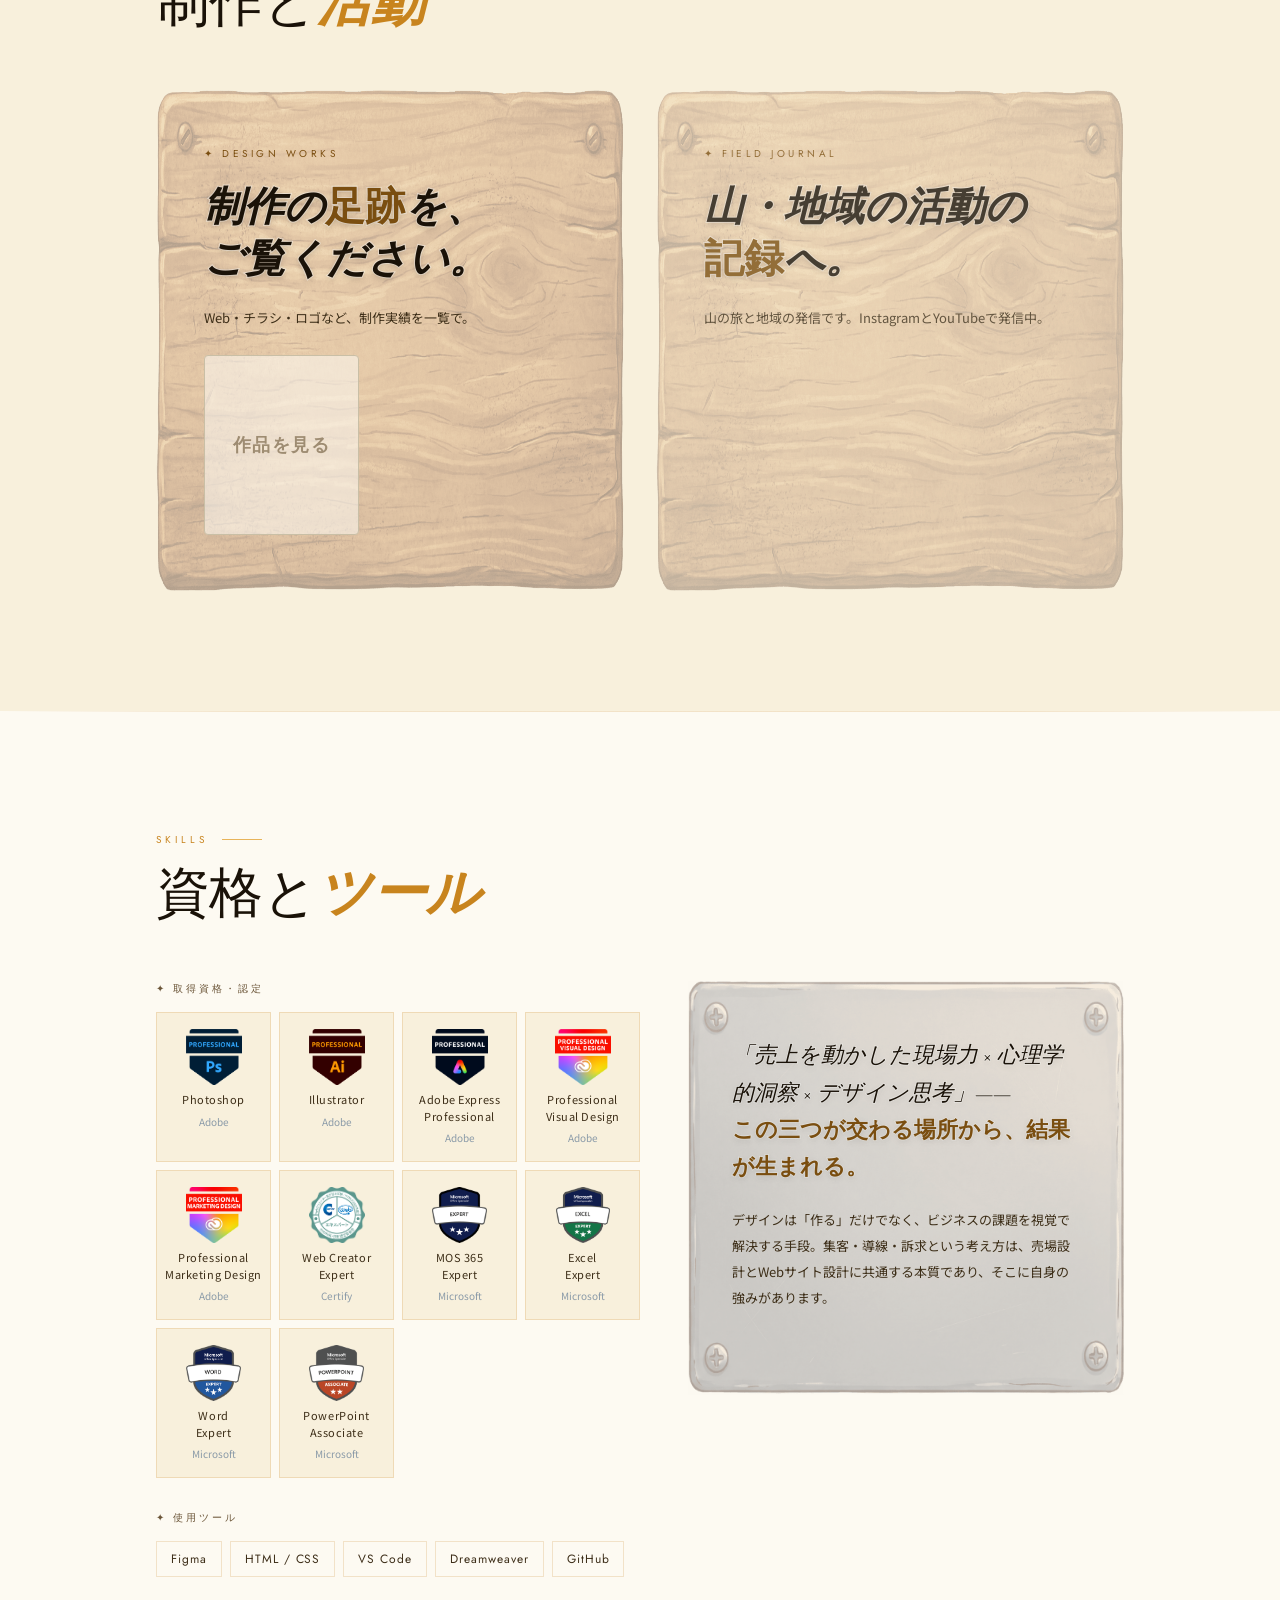
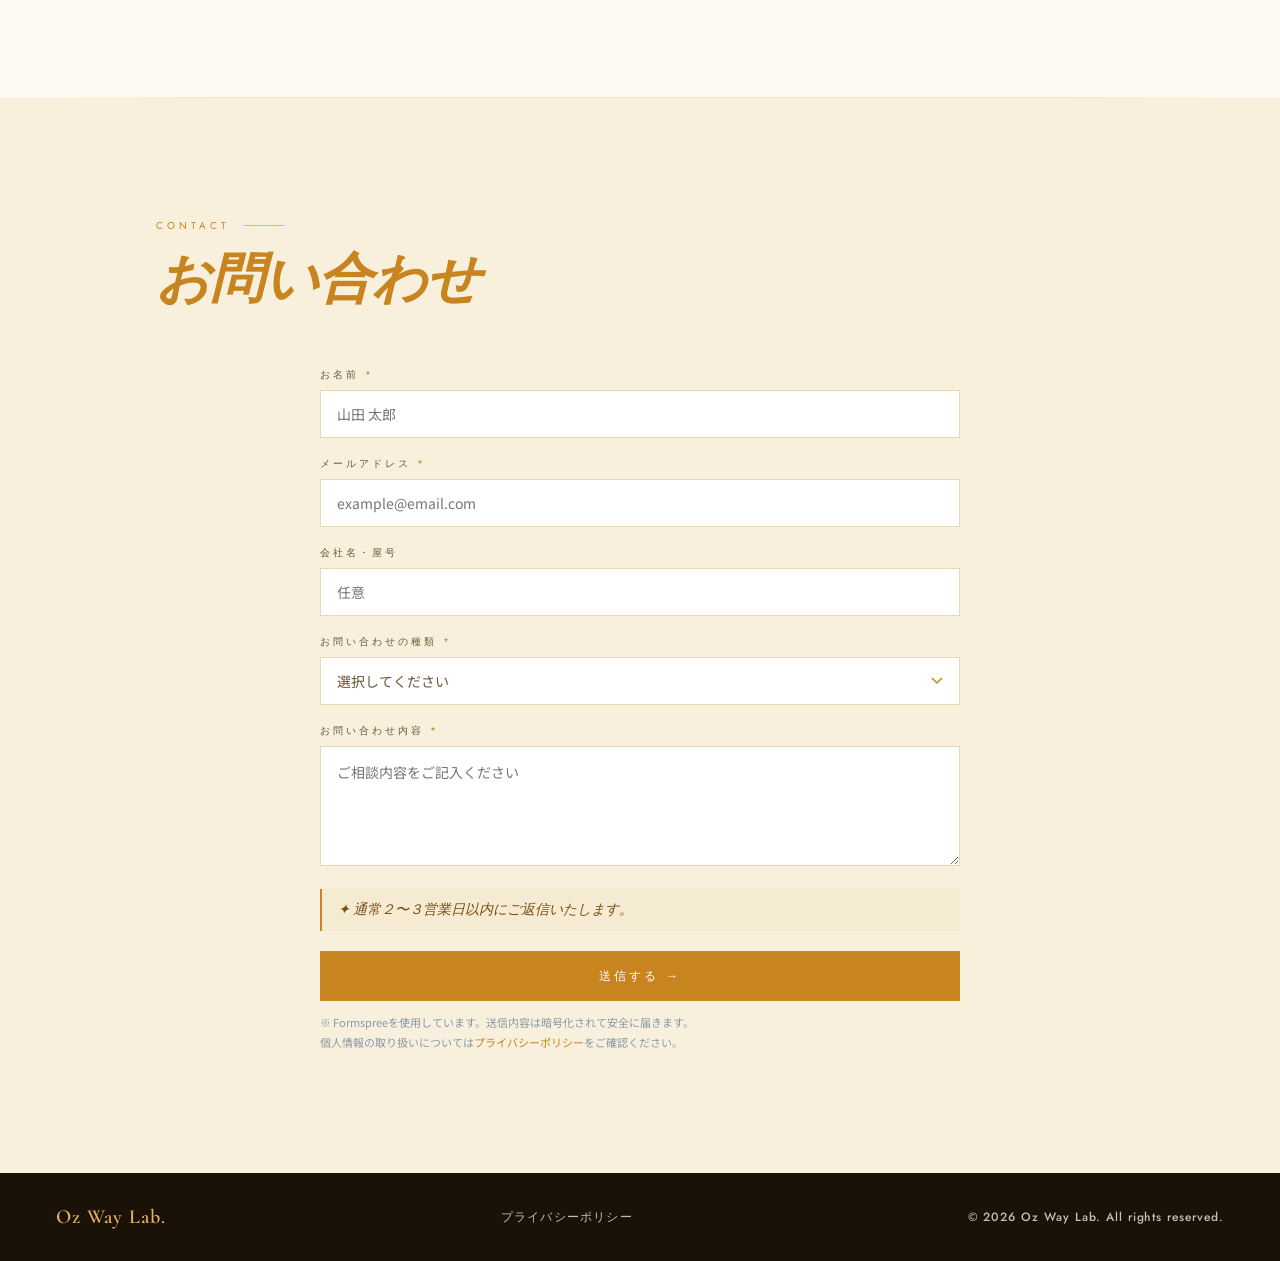
==== commit 85492819: "Update description text in works section" ====
--- a/index.html
+++ b/index.html
@@ -146,7 +146,7 @@
       <div class="works__cta">
         <p class="works__cta-label">✦ Design Works</p>
         <h3 class="works__cta-heading">制作の<strong>足跡</strong>を、<br>ご覧ください。</h3>
-        <p class="works__cta-desc">Web・チラシ・ロゴなど、制作実績を一覧でご覧いただけます。</p>
+        <p class="works__cta-desc">Web・チラシ・ロゴなど、制作実績を一覧で。</p>
         <a href="portfolio.html" class="works__cta-btn" style="display:flex;align-items:center;justify-content:center;height:180px;border:1px solid #c9bfa6;text-decoration:none;font-family:'Cormorant',serif;font-size:18px;font-weight:600;color:#9e8c72;letter-spacing:0.08em;border-radius:4px;margin-top:4px;">作品を見る</a>
       </div>
 
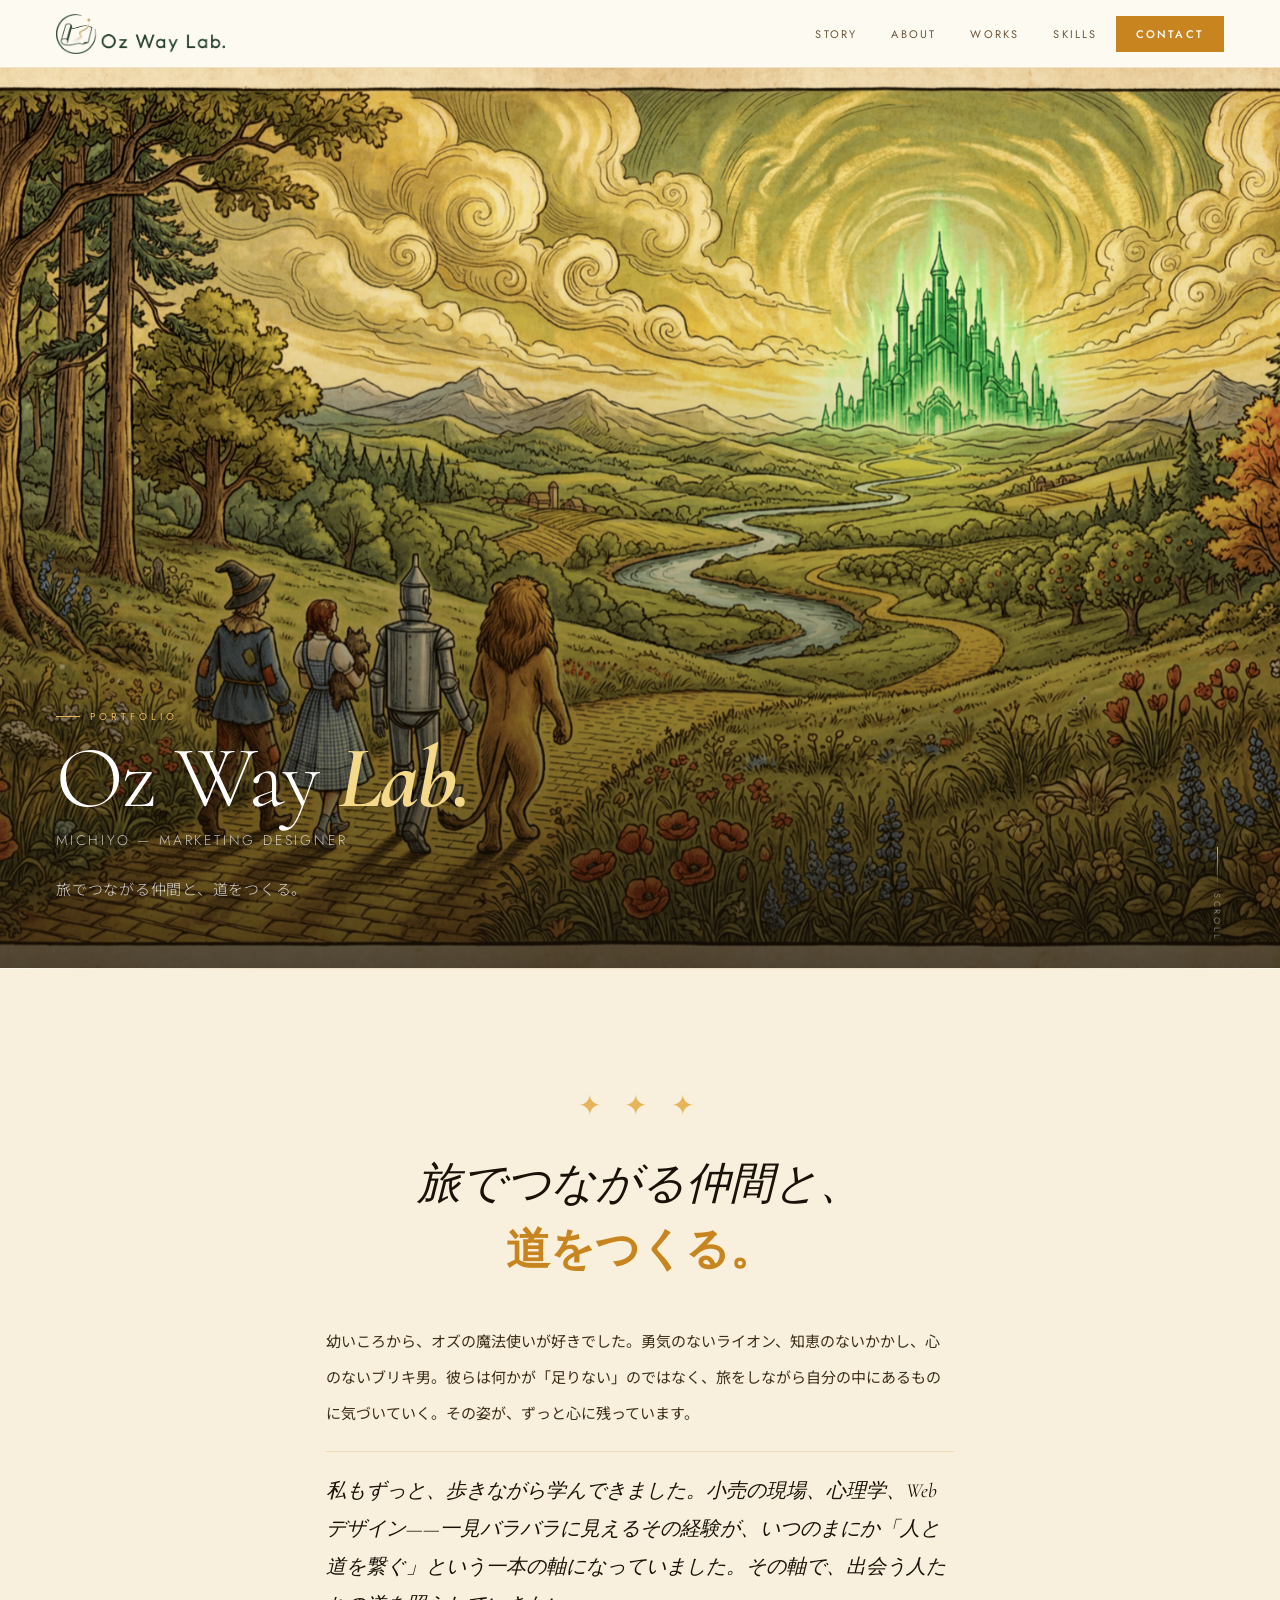
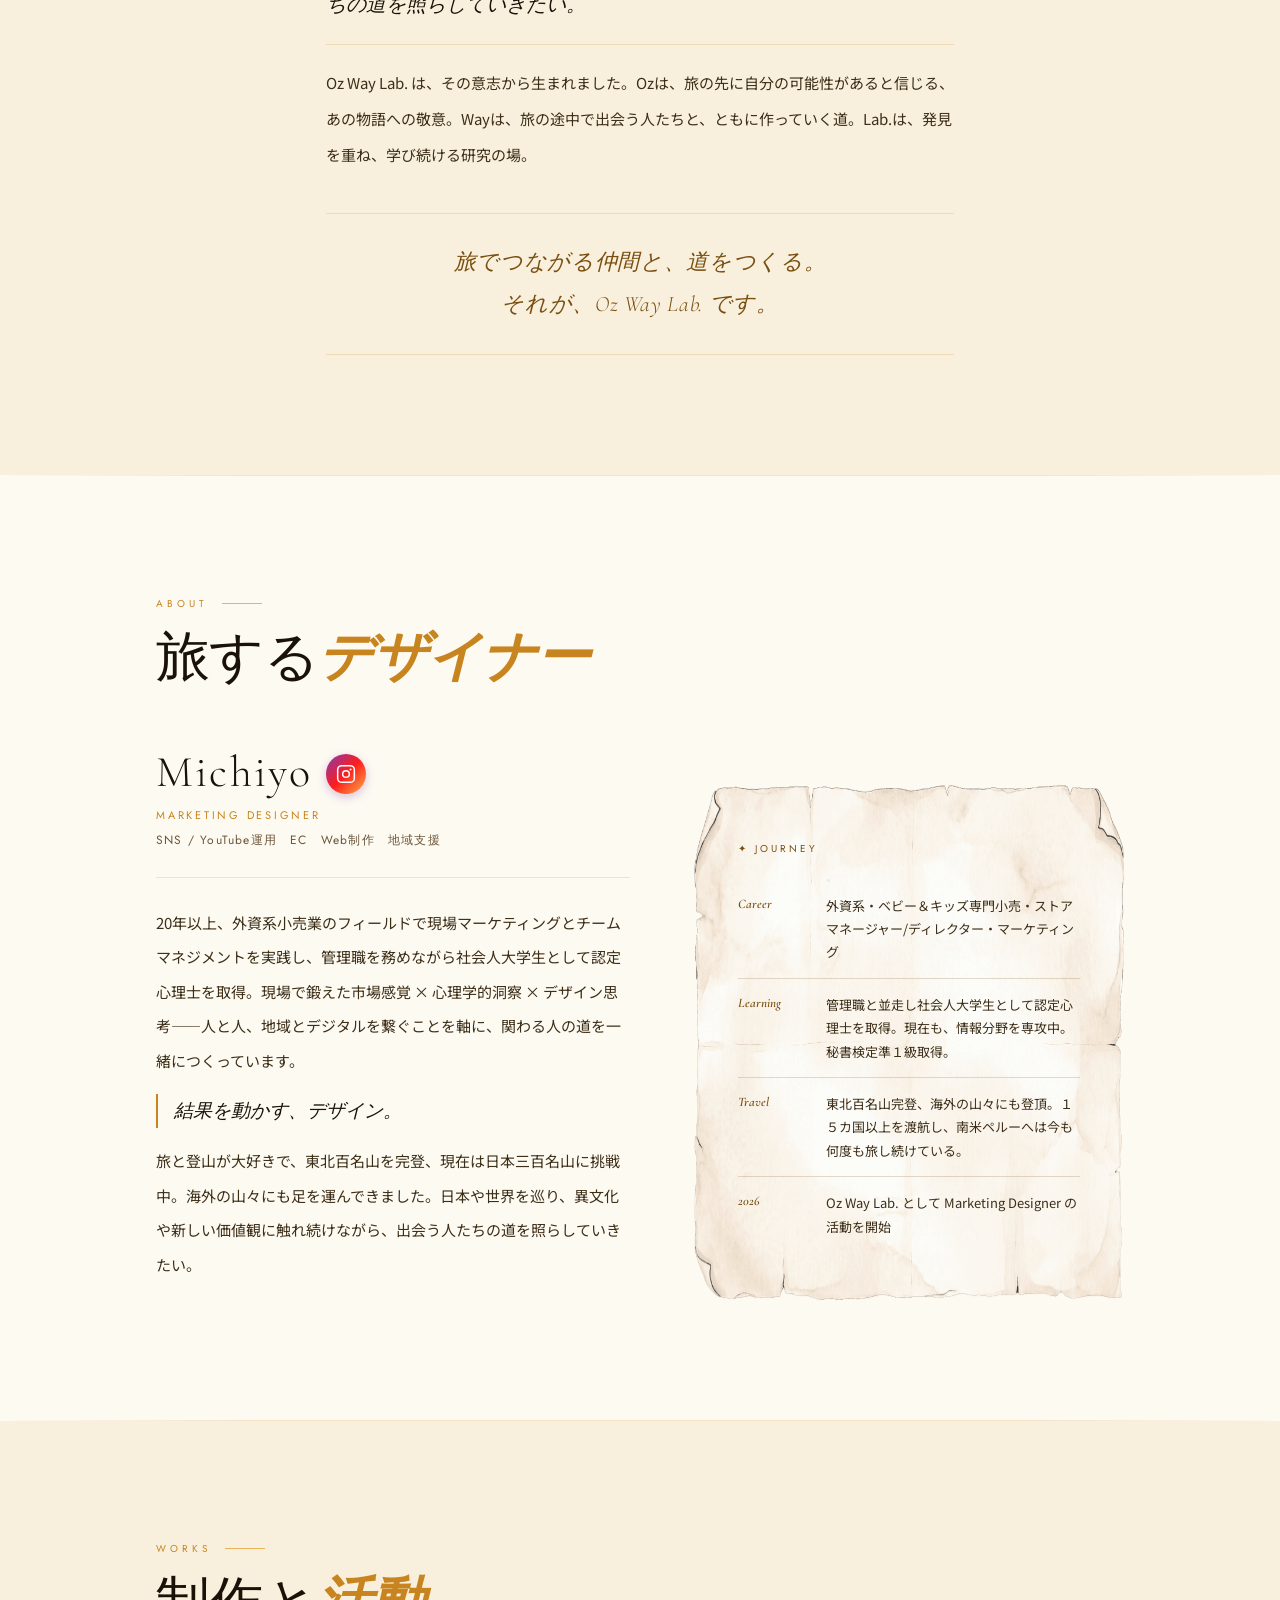
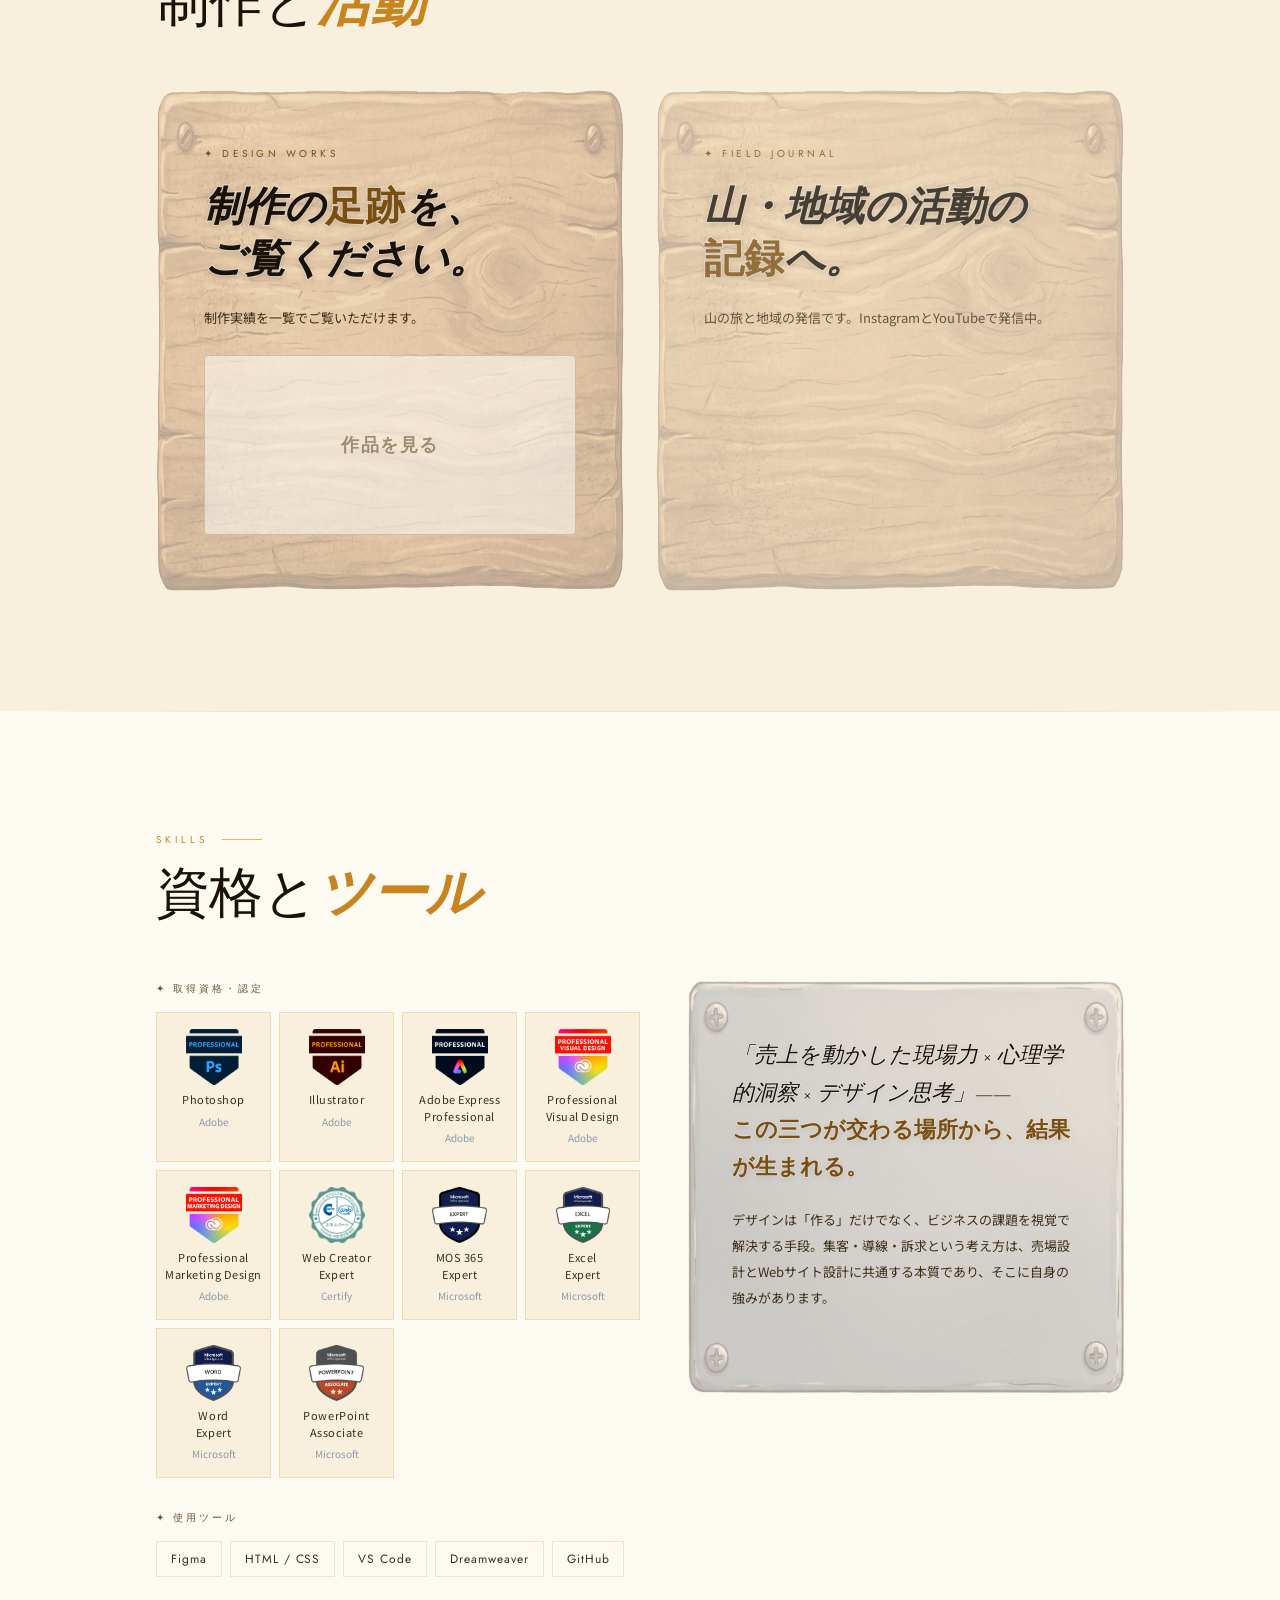
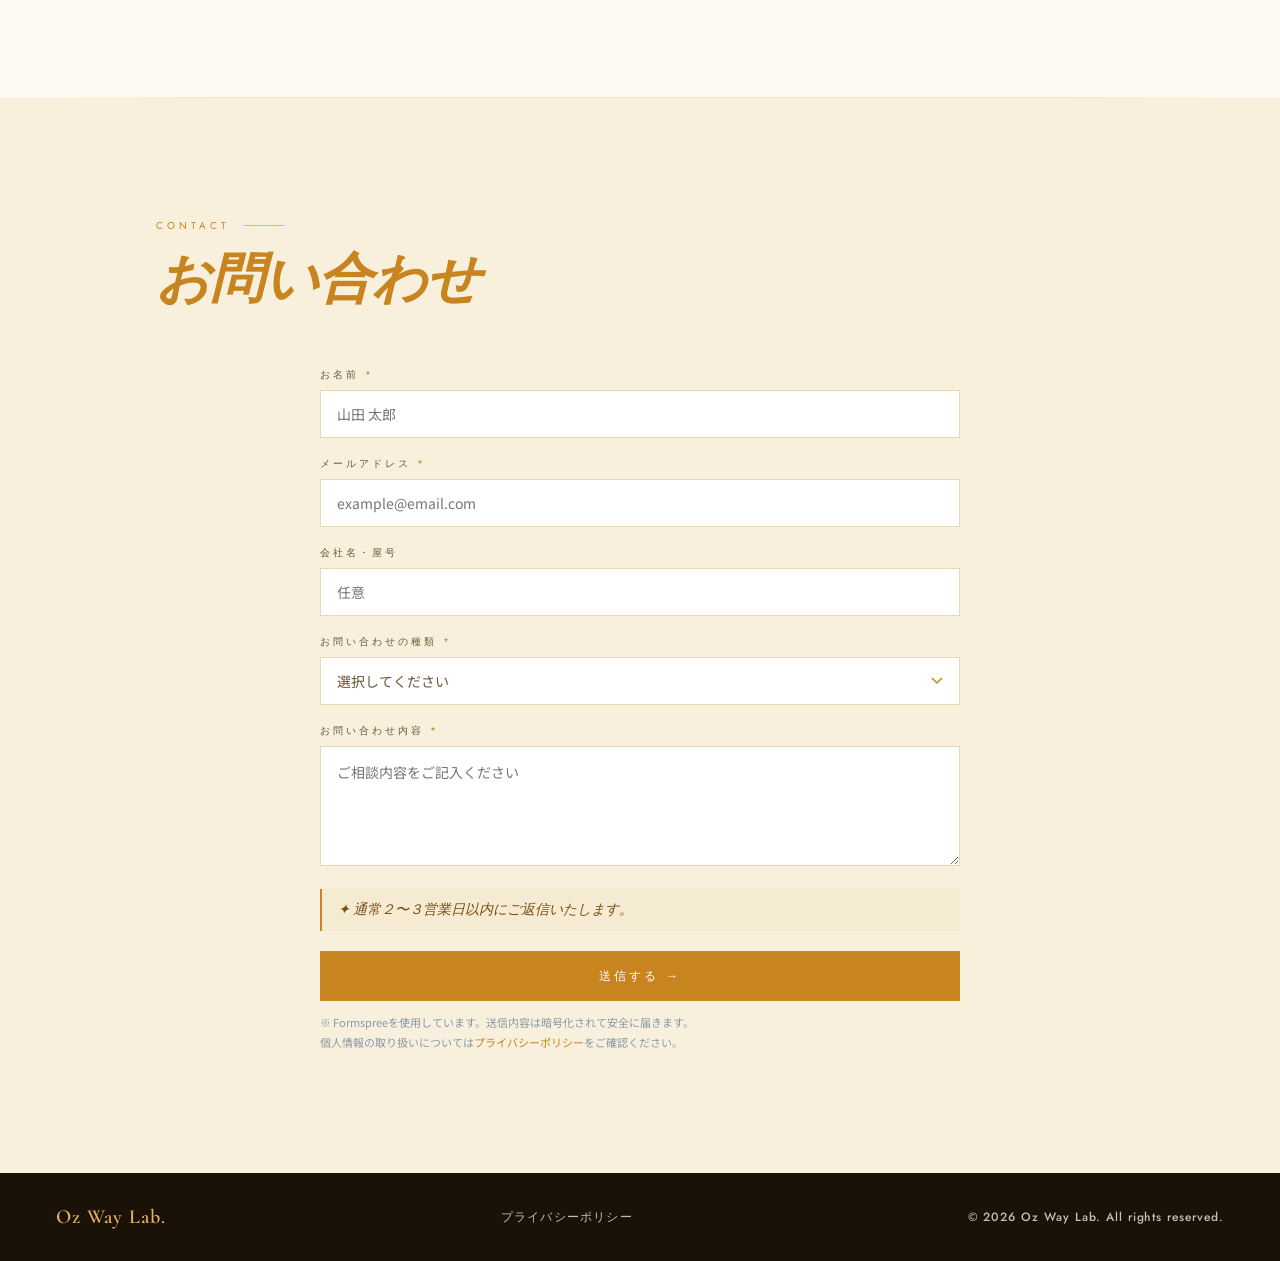
==== commit 228b1866: "Update CTA text and button styles in index.html" ====
--- a/index.html
+++ b/index.html
@@ -146,8 +146,8 @@
       <div class="works__cta">
         <p class="works__cta-label">✦ Design Works</p>
         <h3 class="works__cta-heading">制作の<strong>足跡</strong>を、<br>ご覧ください。</h3>
-        <p class="works__cta-desc">Web・チラシ・ロゴなど、制作実績を一覧で。</p>
-        <a href="portfolio.html" class="works__cta-btn" style="display:flex;align-items:center;justify-content:center;height:180px;border:1px solid #c9bfa6;text-decoration:none;font-family:'Cormorant',serif;font-size:18px;font-weight:600;color:#9e8c72;letter-spacing:0.08em;border-radius:4px;margin-top:4px;">作品を見る</a>
+        <p class="works__cta-desc">制作実績を一覧でご覧いただけます。</p>
+        <a href="portfolio.html" class="works__cta-btn" style="display:flex;align-items:center;justify-content:center;width:100%;height:180px;border:1px solid #c9bfa6;text-decoration:none;font-family:'Cormorant',serif;font-size:18px;font-weight:600;color:#9e8c72;letter-spacing:0.08em;border-radius:4px;margin-top:4px;box-sizing:border-box;">作品を見る</a>
       </div>
 
       <div class="works__cta works__cta--soon">
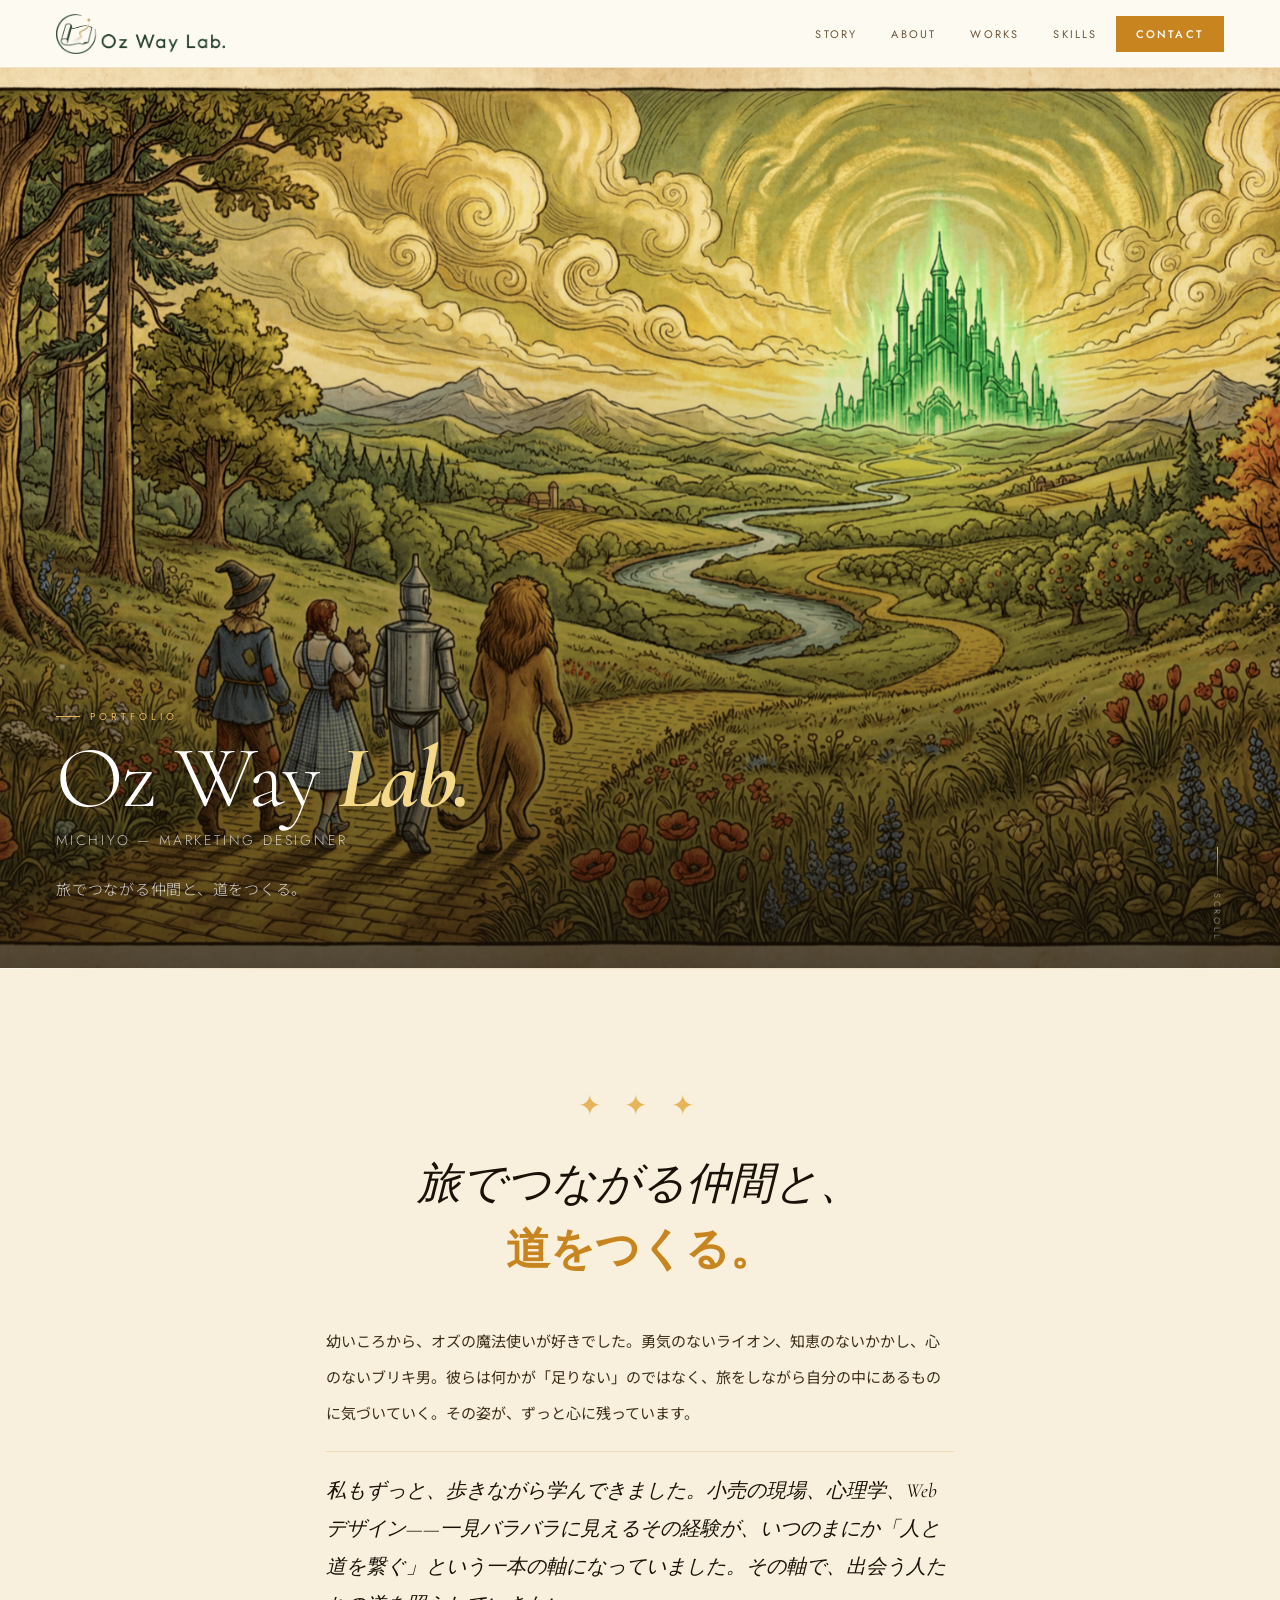
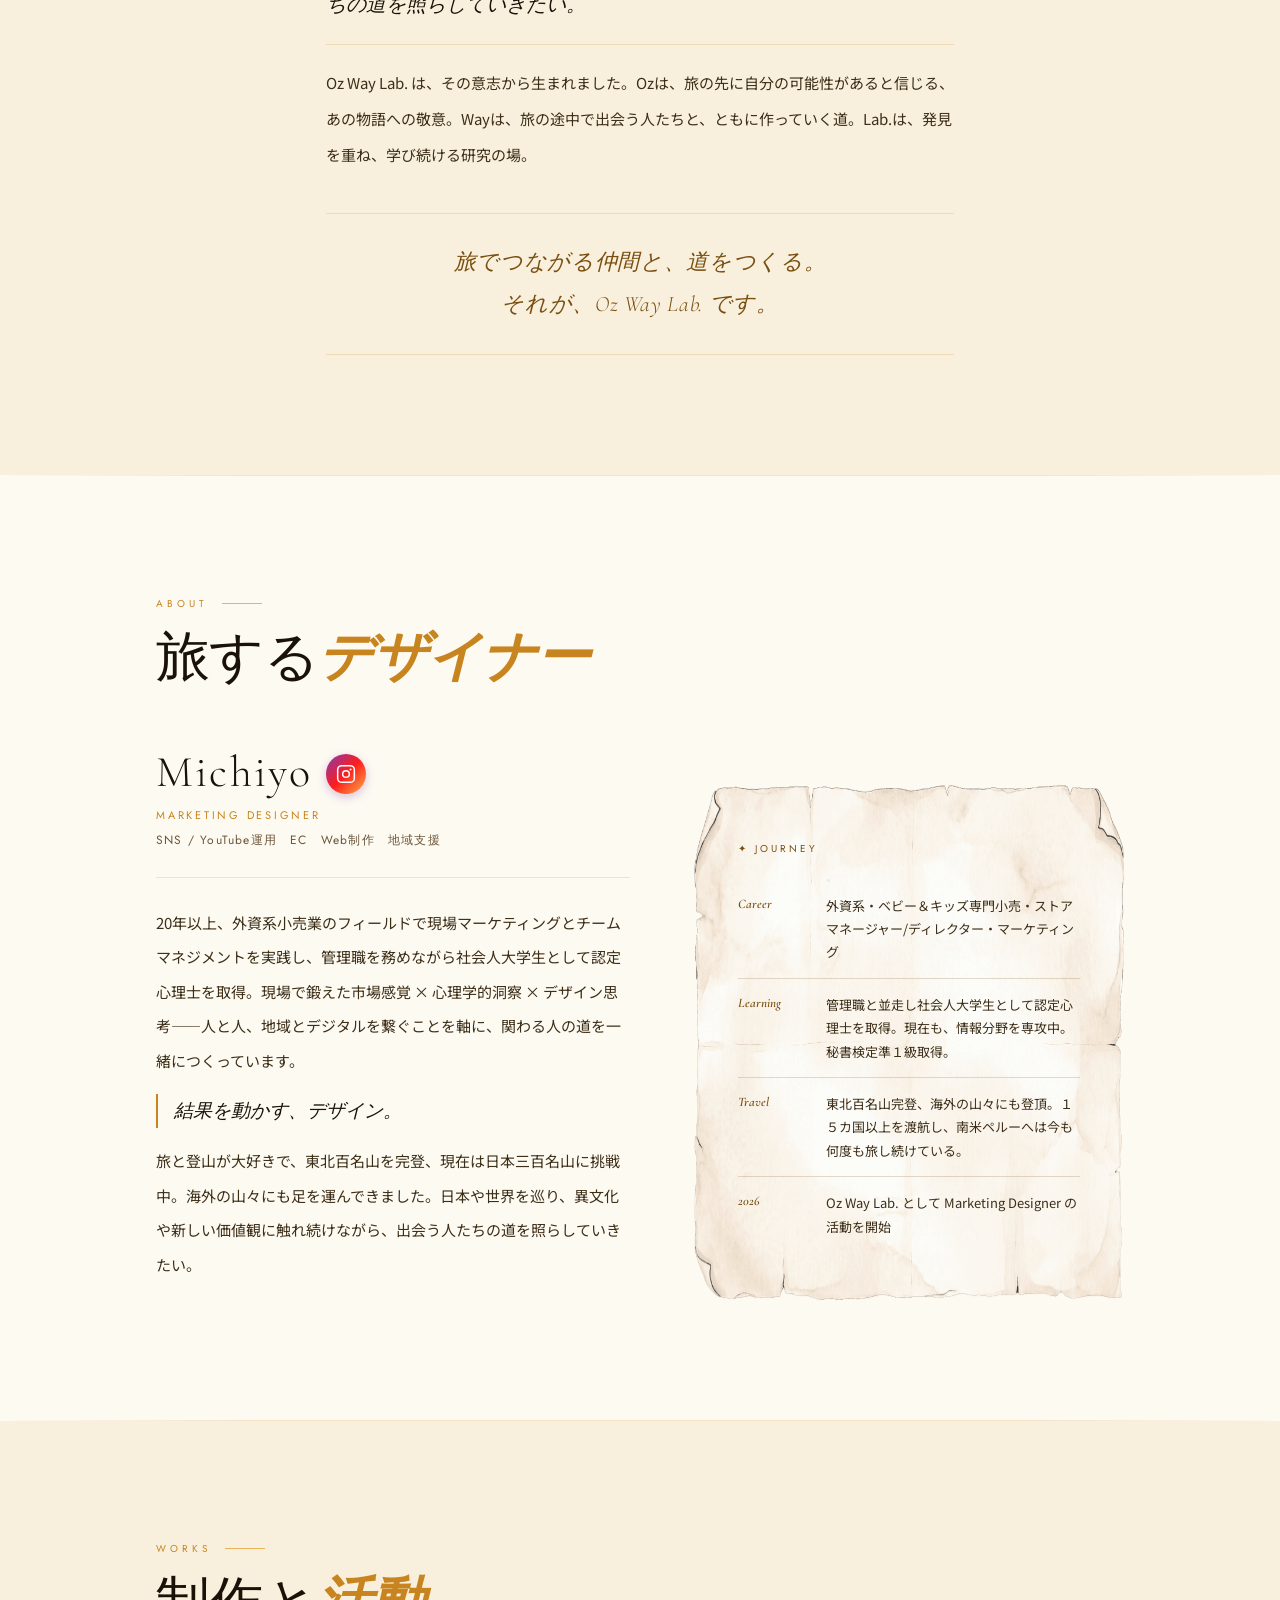
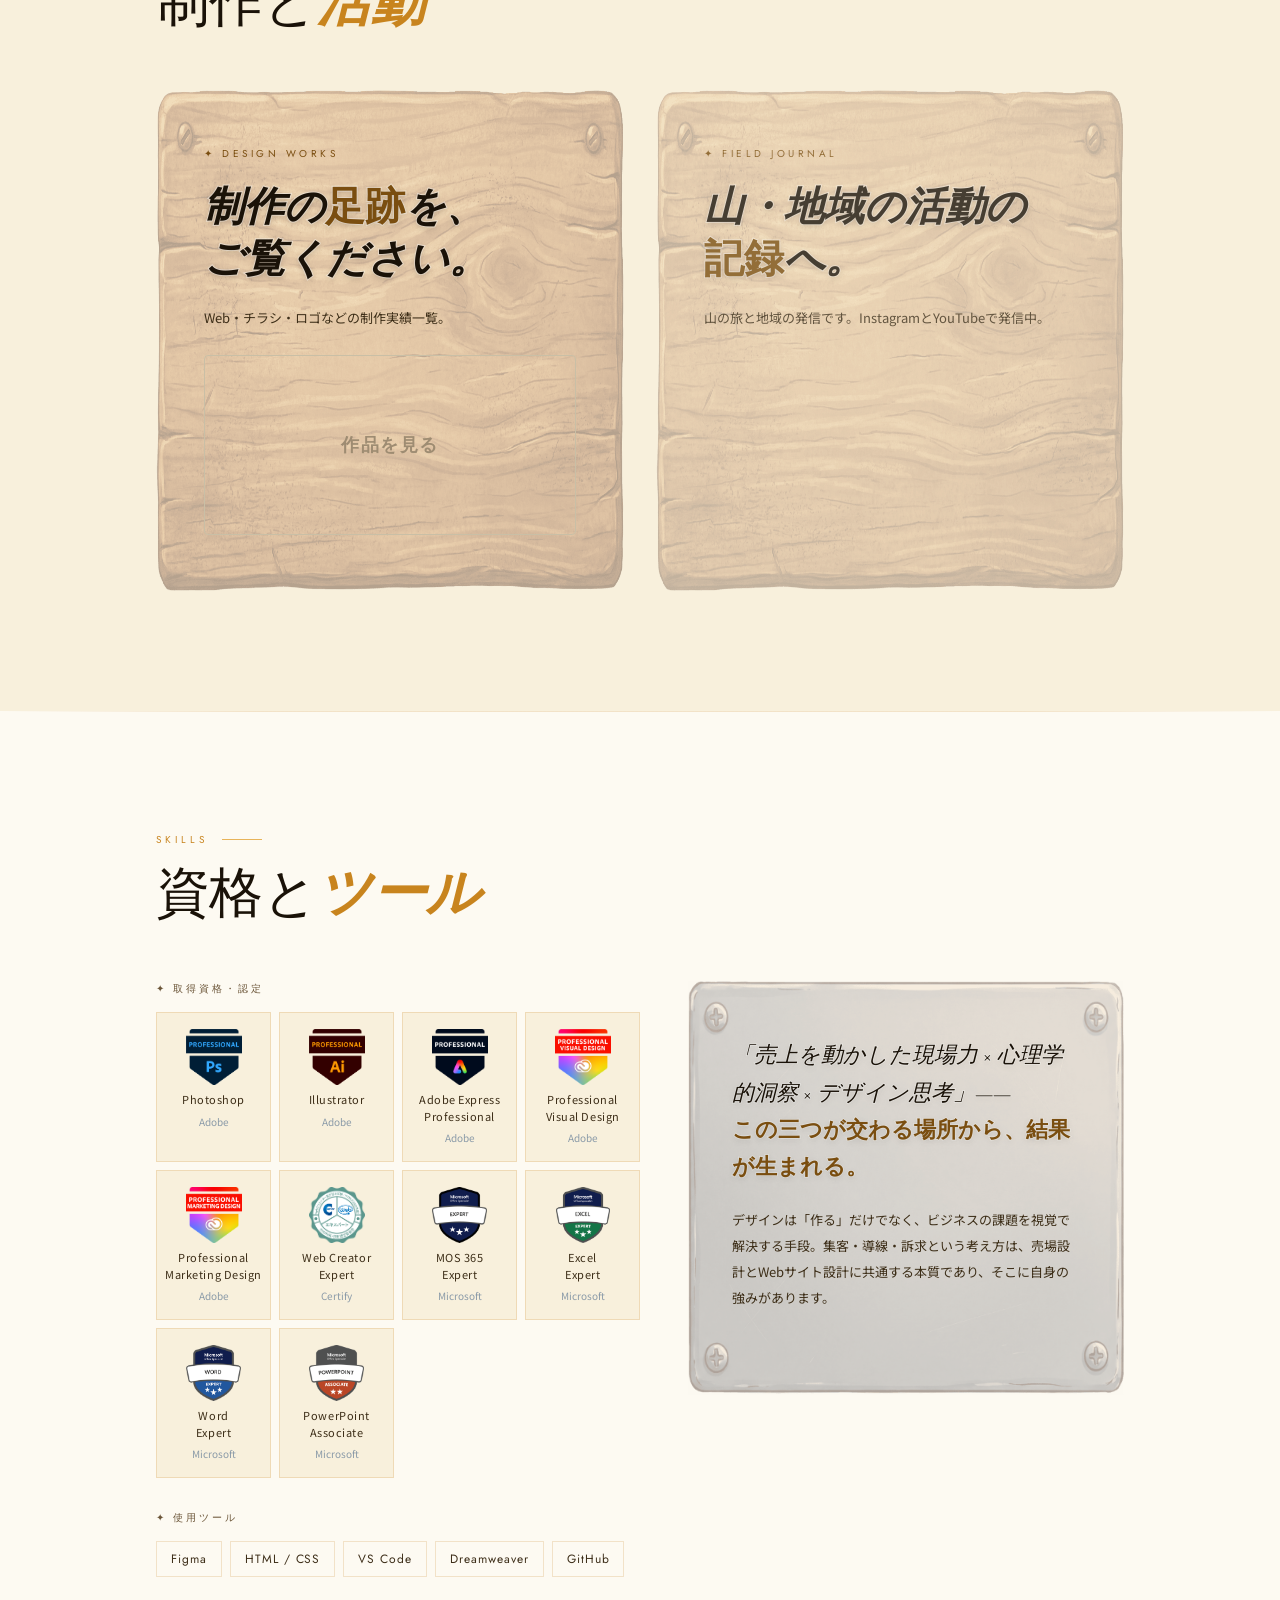
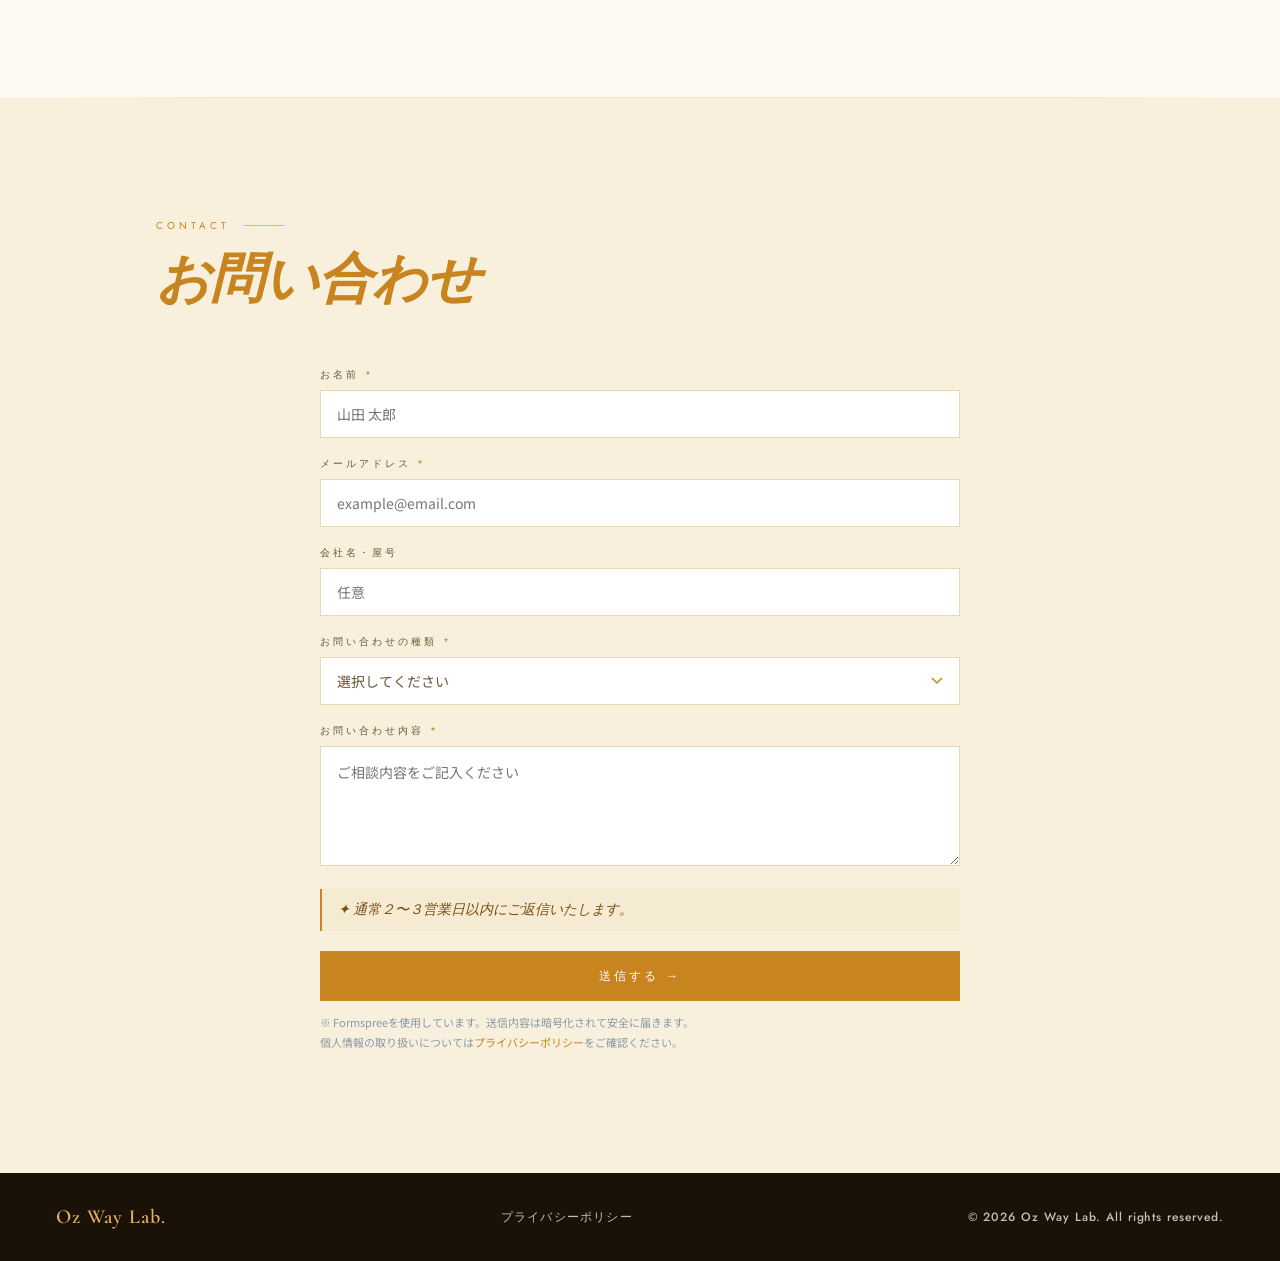
==== commit 5e0b17e0: "Update CTA description and button styles in index.html" ====
--- a/index.html
+++ b/index.html
@@ -146,8 +146,8 @@
       <div class="works__cta">
         <p class="works__cta-label">✦ Design Works</p>
         <h3 class="works__cta-heading">制作の<strong>足跡</strong>を、<br>ご覧ください。</h3>
-        <p class="works__cta-desc">制作実績を一覧でご覧いただけます。</p>
-        <a href="portfolio.html" class="works__cta-btn" style="display:flex;align-items:center;justify-content:center;width:100%;height:180px;border:1px solid #c9bfa6;text-decoration:none;font-family:'Cormorant',serif;font-size:18px;font-weight:600;color:#9e8c72;letter-spacing:0.08em;border-radius:4px;margin-top:4px;box-sizing:border-box;">作品を見る</a>
+        <p class="works__cta-desc">Web・チラシ・ロゴなどの制作実績一覧。</p>
+        <a href="portfolio.html" style="display:flex !important;align-items:center;justify-content:center;width:100% !important;height:180px !important;border:1px solid #c9bfa6;text-decoration:none;font-family:'Cormorant',serif;font-size:18px;font-weight:600;color:#9e8c72;letter-spacing:0.08em;border-radius:4px;margin-top:4px;box-sizing:border-box;padding:0 !important;">作品を見る</a>
       </div>
 
       <div class="works__cta works__cta--soon">
